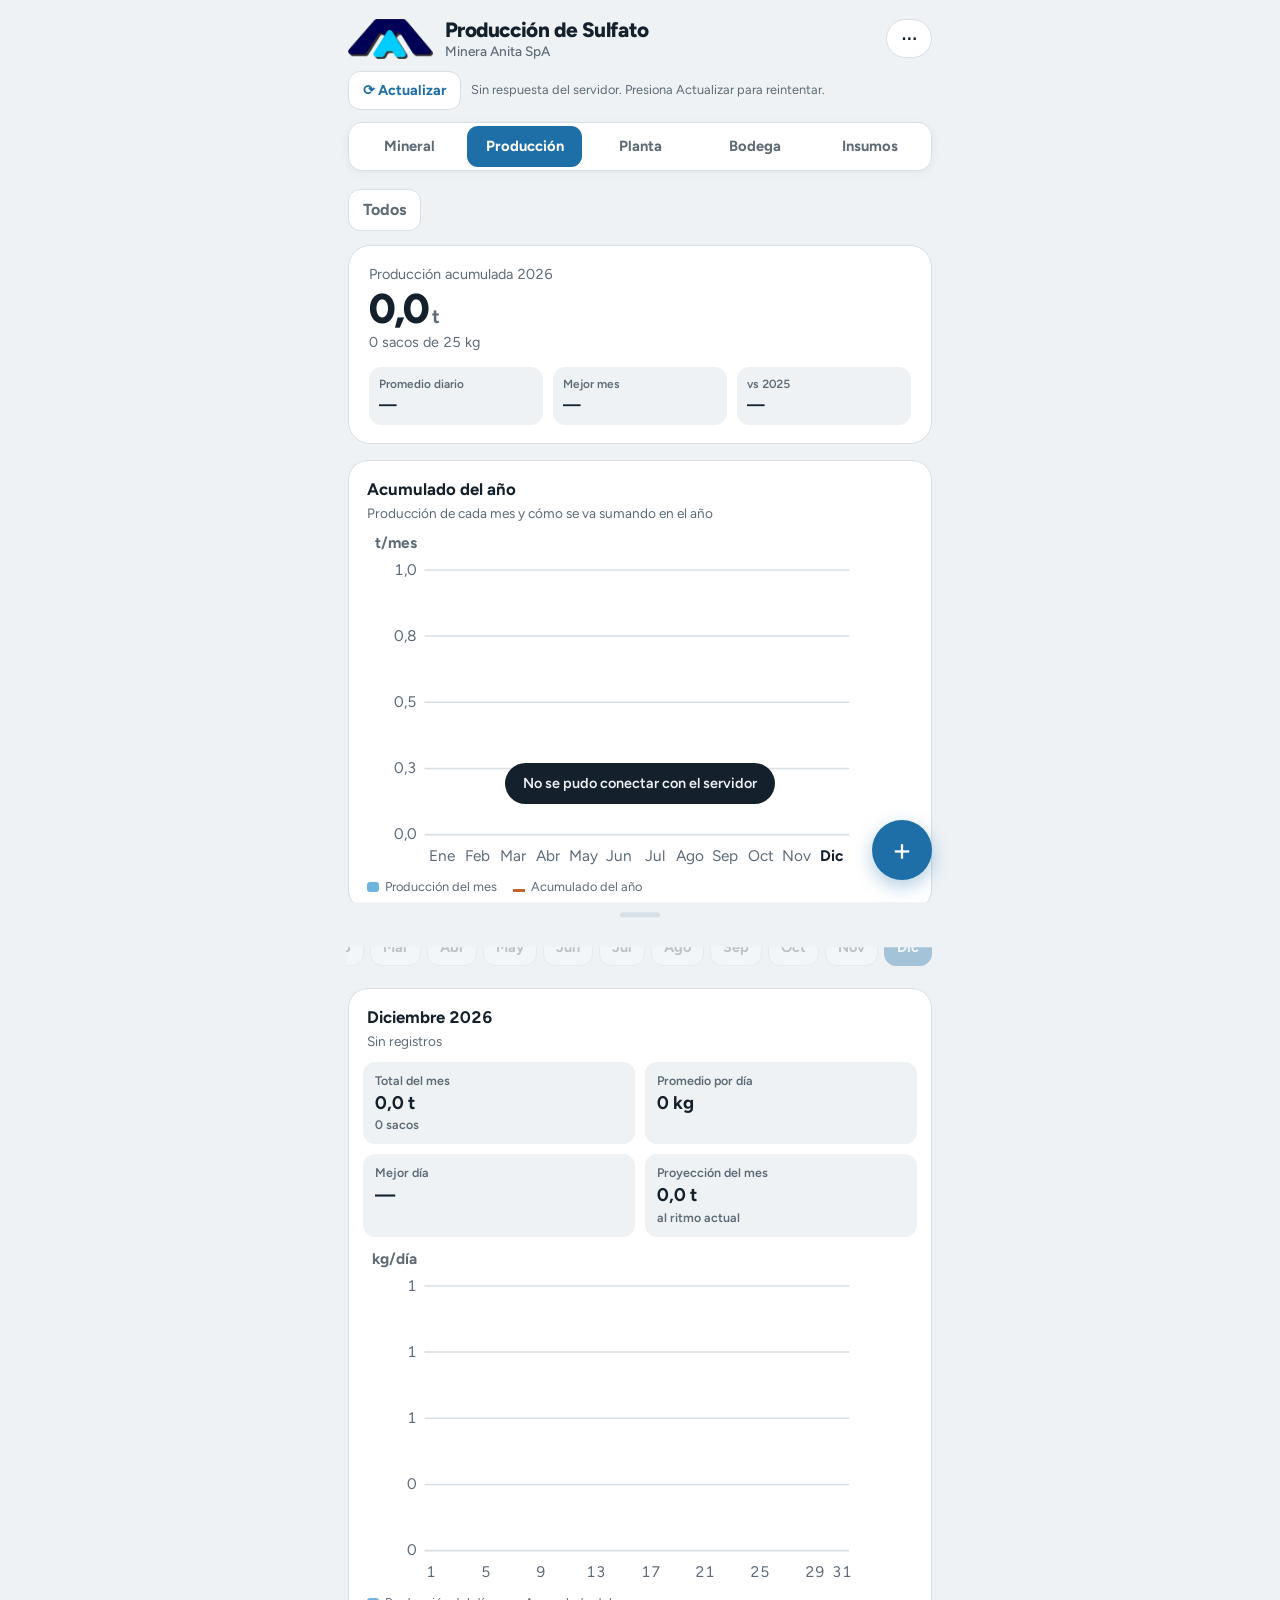
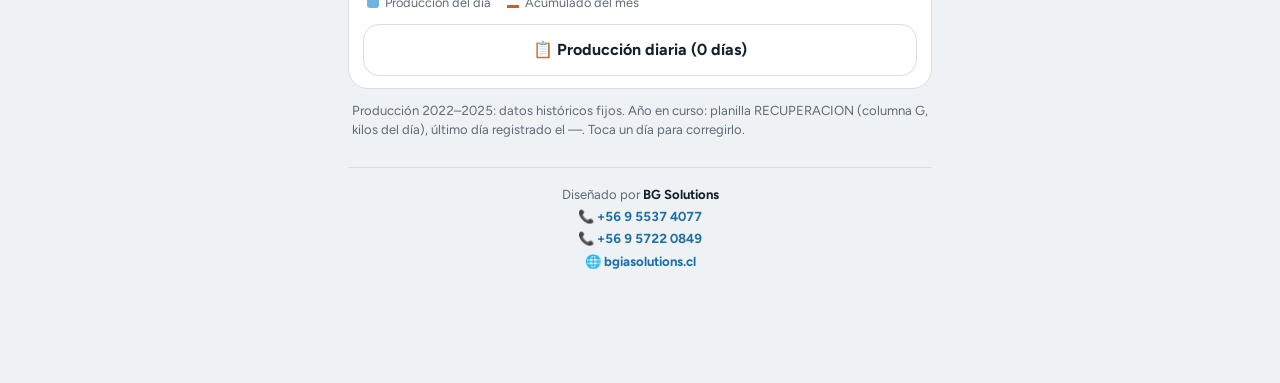
==== index.html @ 53c74c64 "Planta en el panel: orden de soluciones y gráficos a todo el ancho Co-Authored-By: Claude Opus 5.5 <" ====
<!DOCTYPE html>
<html lang="es">
<head>
<meta charset="utf-8">
<meta name="viewport" content="width=device-width, initial-scale=1, viewport-fit=cover">
<meta name="apple-mobile-web-app-capable" content="yes">
<meta name="apple-mobile-web-app-title" content="Anita Producción">
<meta name="apple-mobile-web-app-status-bar-style" content="default">
<meta name="theme-color" content="#FFFFFF">
<title>Producción de Sulfato · Minera Anita SpA</title>
<script>/* dentro del panel de gestión: sin encabezado propio, tema claro y vista elegida por el panel */
if(/[?&]embed=1/.test(location.search)){document.documentElement.classList.add('embed');document.documentElement.setAttribute('data-theme','light');window.CW=600;document.write('<link rel="stylesheet" href="https://fonts.googleapis.com/css2?family=Archivo:wght@500;600;700;800&family=Inter:wght@400;500;600;700&display=swap">')}</script>
<link rel="manifest" href="manifest.json">
<link rel="apple-touch-icon" href="icons/icon-180.png">
<link rel="icon" href="icons/icon-192.png">
<link rel="preconnect" href="https://fonts.googleapis.com">
<link href="https://fonts.googleapis.com/css2?family=Figtree:wght@400;500;600;700;800&display=swap" rel="stylesheet">
<style>
:root{
  --bg:#EEF2F5; --surface:#FFFFFF; --ink:#14212D; --muted:#5E6B77; --line:#D7DEE4;
  --cu:#1E6FA8; --cu-soft:#DCEAF5; --cu-2:#6FB3E0; --acc:#C0652F; --ok:#1F8A5B; --down:#B9442F;
  box-sizing:border-box;
  padding-top:env(safe-area-inset-top,0px); padding-bottom:env(safe-area-inset-bottom,0px);
}
@media (prefers-color-scheme:dark){
  :root:not([data-theme="light"]){
    --bg:#0E1720; --surface:#16222D; --ink:#E5EDF3; --muted:#93A2AF; --line:#283846;
    --cu:#5FAEE3; --cu-soft:#1A3246; --cu-2:#2F6D99; --acc:#E39566; --ok:#6FCB98; --down:#E6826C;
  }
}
:root[data-theme="dark"]{
  --bg:#0E1720; --surface:#16222D; --ink:#E5EDF3; --muted:#93A2AF; --line:#283846;
  --cu:#5FAEE3; --cu-soft:#1A3246; --cu-2:#2F6D99; --acc:#E39566; --ok:#6FCB98; --down:#E6826C;
}
*,*::before,*::after{box-sizing:inherit}
[hidden]{display:none!important}
html{height:100%;scroll-padding-top:env(safe-area-inset-top,0px)}
body{margin:0;min-height:100%;background:var(--bg);color:var(--ink);
  font-family:"Figtree",-apple-system,BlinkMacSystemFont,"Segoe UI",Roboto,sans-serif;
  font-size:16px;line-height:1.45;-webkit-font-smoothing:antialiased;font-variant-numeric:tabular-nums}
button,input{font:inherit;color:inherit}
button{cursor:pointer;-webkit-tap-highlight-color:transparent}
:focus-visible{outline:2px solid var(--cu);outline-offset:2px}
.wrap{max-width:620px;margin:0 auto;padding:12px 18px 110px}
.top{display:flex;align-items:center;gap:12px;margin:6px 0 16px}
.logo{height:40px;width:auto;flex:none;display:block}
.top h1{font-size:1.3rem;line-height:1.2;font-weight:800;letter-spacing:-.02em;margin:0;flex:1}
.top small{display:block;color:var(--muted);font-size:.85rem;font-weight:500;letter-spacing:0}
.pill{border:1px solid var(--line);background:var(--surface);border-radius:999px;padding:7px 14px;font-weight:700}

.hero{background:var(--surface);border:1px solid var(--line);border-radius:22px;padding:18px 20px}
.hero .lbl{color:var(--muted);font-size:.9rem}
.hero .big{font-size:2.6rem;font-weight:800;letter-spacing:-.035em;line-height:1.05;margin:2px 0}
.hero .big span{font-size:1.2rem;font-weight:700;color:var(--muted);margin-left:4px}
.stats{display:grid;grid-template-columns:repeat(3,1fr);gap:10px;margin-top:14px}
.stats div{background:var(--bg);border-radius:12px;padding:9px 10px}
.stats small{display:block;color:var(--muted);font-size:.74rem;font-weight:600}
.stats b{font-size:1rem}

.card{background:var(--surface);border:1px solid var(--line);border-radius:20px;padding:16px 14px 12px;margin-top:16px}
.card h2{font-size:1.05rem;margin:0 4px 2px}
.card .sub{color:var(--muted);font-size:.85rem;margin:0 4px 10px}
.chart svg{width:100%;height:auto;display:block}
.chart text{fill:var(--muted);font-size:10px;font-family:inherit}
.legend{display:flex;flex-wrap:wrap;gap:6px 16px;font-size:.8rem;color:var(--muted);margin:6px 4px 0}
.legend i{display:inline-block;width:12px;height:10px;border-radius:3px;margin-right:6px;vertical-align:-1px}
.legend i.ln{height:0;border-top:3px solid;border-radius:0}

.months{display:flex;gap:6px;overflow-x:auto;padding:2px 2px 6px;margin:16px -2px 0;scrollbar-width:none}
.months::-webkit-scrollbar{display:none}
.months button{flex:none;border:1px solid var(--line);background:var(--surface);border-radius:12px;padding:8px 12px;font-weight:700;font-size:.9rem;color:var(--muted)}
.months button[aria-pressed="true"]{background:var(--cu);border-color:var(--cu);color:#fff}
.months button:disabled{opacity:.35}
.mstats{display:grid;grid-template-columns:repeat(2,1fr);gap:10px;margin:4px 0 12px}
.mstats div{background:var(--bg);border-radius:12px;padding:10px 12px}
.mstats small{display:block;color:var(--muted);font-size:.78rem;font-weight:600}
.mstats b{font-size:1.15rem}
.up{color:var(--ok)} .dn{color:var(--down)}
.mstats small.up{color:var(--ok)} .mstats small.dn{color:var(--down)}

.days{margin-top:4px}
.day{display:grid;grid-template-columns:62px 1fr auto;gap:10px;align-items:center;width:100%;text-align:left;border:0;border-top:1px solid var(--line);background:none;padding:10px 4px}
.day .d b{display:block;font-size:1rem}
.day .d small{color:var(--muted);font-size:.75rem;text-transform:capitalize}
.day .bar{height:8px;border-radius:4px;background:var(--cu-soft);overflow:hidden}
.day .bar i{display:block;height:100%;background:var(--cu);border-radius:4px}
.day .v{text-align:right;font-weight:700}
.day .v small{display:block;color:var(--muted);font-weight:500;font-size:.75rem}
.day.zero .v{color:var(--muted)}
.note{font-size:.82rem;color:var(--muted);margin:12px 4px 0}
/* tabs + pallets */
.tabs2{display:flex;background:var(--surface);border:1px solid var(--line);border-radius:14px;padding:3px;margin:0 0 16px;position:sticky;top:calc(env(safe-area-inset-top,0px) + 6px);z-index:4;box-shadow:0 2px 10px rgba(0,0,0,.05)}
.tabs2 button{flex:1;border:0;background:none;padding:10px;border-radius:11px;font-weight:700;color:var(--muted)}
.tabs2 button[aria-pressed="true"]{background:var(--cu);color:#fff}
.c1{--cc:#1F8A5B}.c2{--cc:#2F6FA8}.c3{--cc:#C88A2A}.c4{--cc:#B9442F}.c0{--cc:#8A96A3}
.catlist{display:grid;gap:8px;margin:12px 4px 0}
.catrow{display:grid;grid-template-columns:auto 1fr auto;gap:10px;align-items:center}
.catrow .sw{width:12px;height:12px;border-radius:3px;background:var(--cc)}
.catrow .bar{grid-column:1/-1;height:7px;border-radius:4px;background:var(--bg);overflow:hidden;margin-top:-4px}
.catrow .bar i{display:block;height:100%;background:var(--cc);border-radius:4px}
.catrow b{font-weight:700}.catrow span.v{font-weight:700;text-align:right}
.catrow small{color:var(--muted);font-weight:500}
.heroP .big{color:var(--cu)}
.flow{display:grid;grid-template-columns:1fr auto 1fr auto 1fr;gap:6px;align-items:center;margin-top:14px;text-align:center}
.flow div{background:var(--bg);border-radius:12px;padding:9px 6px}
.flow small{display:block;color:var(--muted);font-size:.72rem;font-weight:600}
.flow b{font-size:1.05rem}
.flow .op{font-weight:800;color:var(--muted)}
.yrs{display:flex;gap:6px;overflow-x:auto;margin:16px -2px 0;padding:2px;scrollbar-width:none}
.yrs::-webkit-scrollbar{display:none}
.yrs button{flex:none;border:1px solid var(--line);background:var(--surface);border-radius:12px;padding:8px 14px;font-weight:700;color:var(--muted)}
.yrs button[aria-pressed="true"]{background:var(--cu);border-color:var(--cu);color:#fff}
.sal{display:grid;grid-template-columns:1fr auto;gap:2px 10px;padding:10px 4px;border-top:1px solid var(--line)}
.sal b{font-weight:700}.sal small{color:var(--muted)}.sal .v{text-align:right;font-weight:700}
.warn{background:var(--cu-soft);border-radius:14px;padding:12px 14px;font-size:.86rem;margin-top:16px}
.mrow{display:grid;grid-template-columns:1fr auto;gap:3px 10px;padding:11px 4px;border-top:1px solid var(--line)}
.mrow b{font-weight:700}.mrow .t{text-align:right;font-weight:700}
.mrow .bar{grid-column:1/-1;height:7px;border-radius:4px;background:var(--bg);overflow:hidden}
.mrow .bar i{display:block;height:100%;background:var(--cu);border-radius:4px}
.mrow .kp{grid-column:1/-1;display:flex;flex-wrap:wrap;gap:2px 14px;font-size:.84rem;color:var(--muted)}
.mrow .kp span{white-space:nowrap}
.mbtn{width:100%;text-align:left;border:0;border-top:1px solid var(--line);background:none;font:inherit;color:inherit;cursor:pointer}
.mbtn:active{background:var(--bg)}
.mbtn .go{color:var(--muted);font-weight:600;margin-left:2px}
.mtab{width:100%;border-collapse:collapse;font-size:.88rem;margin-top:10px}
.mtab th{color:var(--muted);font-weight:600;text-align:right;padding:6px 4px;border-bottom:1px solid var(--line)}
.mtab th:first-child,.mtab td:first-child{text-align:left}
.mtab td{text-align:right;padding:7px 4px;border-bottom:1px solid var(--line)}
.mtab tr.z td{color:var(--muted)}
.sheet .mstats div{background:var(--surface);border:1px solid var(--line)}
.mtab tr.tot td{font-weight:800;border-top:2px solid var(--ink);border-bottom:0}
:root{--pl:#1E6FA8;--ex:#C0652F;--ca:#1F8A5B}
.split{display:flex;height:12px;border-radius:6px;overflow:hidden;margin:14px 0 8px;background:var(--line)}
.split i{display:block;height:100%}
.sleg{display:flex;justify-content:space-between;gap:10px;font-size:.85rem;color:var(--muted)}
.sleg b{display:block;color:var(--ink);font-size:1rem}
.lrow{display:grid;grid-template-columns:1fr auto;gap:3px 10px;width:100%;text-align:left;border:0;border-top:1px solid var(--line);background:none;font:inherit;color:inherit;padding:11px 4px;cursor:pointer}
.lrow:active{background:var(--bg)}
.lrow b.n{font-weight:700}.lrow .t{text-align:right;font-weight:700}
.lrow .bar{grid-column:1/-1;height:7px;border-radius:4px;background:var(--bg);overflow:hidden}
.lrow .bar i{display:block;height:100%;border-radius:4px}
.lrow .kp{grid-column:1/-1;display:flex;flex-wrap:wrap;gap:2px 12px;font-size:.82rem;color:var(--muted)}
.lrow .kp b{color:var(--ink)}
.dtag{display:inline-block;font-size:.7rem;font-weight:800;border-radius:6px;padding:1px 6px;margin-left:6px;vertical-align:1px;color:#fff}
.scs{display:grid;grid-template-columns:1fr 1fr;gap:8px}
.sc{border:1px solid var(--line);border-radius:12px;padding:8px 9px;font-size:.82rem}.sc .st{font-weight:800;color:var(--ink);margin-bottom:2px}
.sc .sh,.sc .sr{display:grid;grid-template-columns:1fr 48px 52px}.sc .sh small{text-align:right;color:var(--muted);font-size:.68rem;padding:3px 6px 2px 0}
.sc .sr span{color:var(--muted);padding:3px 0 2px}.sc .sr b{text-align:right;padding:3px 6px 2px 0}.sc .sr b.p{color:#1D4ED8}
.sc .sh small:last-child,.sc .sr b.p{background:#EEF4FF}.sc .sh small:last-child{border-radius:6px 6px 0 0}.sc .sr:last-child b.p{border-radius:0 0 6px 6px;padding-bottom:4px}
.sc.off{border-style:dashed;color:var(--muted)}.sc.off i{font-size:.8rem}
.tl{display:flex;gap:5px;margin-top:4px;flex-wrap:wrap}.tg{font-size:.72rem;font-weight:700;border-radius:5px;padding:1px 6px}.tg.g2{background:#E7F5EC;color:#14804A}.tg.r2{background:#FBEAEA;color:#C0392B}
.rp{font-size:.66rem;background:#E7F5EC;color:#14804A;border-radius:4px;padding:1px 4px;margin-left:4px;font-weight:700}
.pmini{border:1px solid var(--line);border-radius:12px;padding:8px 6px 2px;margin-top:8px}.pmini .mh{display:flex;justify-content:space-between;font-size:.82rem;padding:0 4px}.pmini .mh span{color:var(--muted)}
@media (prefers-color-scheme:dark){.sc .sh small:last-child,.sc .sr b.p{background:#1d2a44}.sc .sr b.p{color:#8fb3ff}}
.rz{color:#C0392B!important}
.leyp{display:inline-flex!important;align-items:baseline;gap:5px;margin:4px 0 2px;padding:2px 9px;border-radius:999px;background:#FBEDE4;color:var(--acc)!important;font-size:.78rem!important;font-weight:700}
.leyp b{display:inline!important;font-size:1rem!important;color:var(--acc)!important;margin:0!important}
@media (prefers-color-scheme:dark){:root:not([data-theme="light"]) .leyp{background:#3A2618}}:root[data-theme="dark"] .leyp{background:#3A2618}.rzbox{border:1px dashed #E5A9A2!important;cursor:pointer}.rzbox b{color:#C0392B}
.flow.f4{grid-template-columns:1fr auto 1fr auto 1fr auto 1fr}.flow .op2{color:var(--muted);font-weight:700}
.kv{display:flex;justify-content:space-between;align-items:flex-end;gap:6px}.kv b{white-space:nowrap}.kv .rs{text-align:right;font-size:.7rem;line-height:1.35;color:#C0392B;font-weight:700;white-space:nowrap}
.dP{background:var(--pl)}.dE{background:var(--ex)}.dS{background:var(--muted)}
.daynav{display:grid;grid-template-columns:44px 1fr 44px;gap:8px;align-items:center;margin-bottom:10px}
.daynav button{height:44px;border-radius:12px;border:1px solid var(--line);background:var(--surface);font-size:1.2rem}
.daynav input{width:100%;padding:11px 12px;border-radius:12px;border:1px solid var(--line);background:var(--surface);font:inherit;text-align:center}
.more{width:100%;margin-top:8px;padding:11px;border-radius:12px;border:1px dashed var(--line);background:none;font-weight:700;color:var(--cu)}

.tkrow{display:grid;grid-template-columns:auto 1fr auto;gap:4px 10px;align-items:center;padding:10px 4px;border-top:1px solid var(--line)}
.tkrow b.n{font-weight:800}.tkrow .lv{height:12px;border-radius:6px;background:var(--bg);overflow:hidden}.tkrow .lv i{display:block;height:100%;background:#8E5BB5;border-radius:6px}
.tkrow .kp{grid-column:1/-1;font-size:.82rem;color:var(--muted);display:flex;gap:12px;flex-wrap:wrap}.tkrow .kp b{color:var(--ink)}
.desp{display:grid;grid-template-columns:1fr auto;gap:3px 10px;width:100%;text-align:left;border:0;border-top:1px solid var(--line);background:none;font:inherit;color:inherit;padding:12px 4px;cursor:pointer}
.desp:active{background:var(--bg)}
.desp b.n{font-weight:800}.desp .t{text-align:right;font-weight:700}
.desp small{color:var(--muted)}
.desp .kp{grid-column:1/-1;display:flex;flex-wrap:wrap;gap:4px 8px;font-size:.8rem;align-items:center}
.cchip{display:inline-flex;align-items:center;gap:4px;border-radius:999px;padding:1px 8px;font-weight:700;font-size:.76rem;background:var(--bg)}
.cchip i{width:8px;height:8px;border-radius:50%}
.ltab td,.ltab th{padding:7px 6px;font-size:.82rem;white-space:nowrap}
.ltab td:first-child,.ltab th:first-child{position:sticky;left:0;background:var(--bg);z-index:1}

.oprow{display:grid;grid-template-columns:1fr auto;gap:3px 10px;width:100%;text-align:left;border:0;border-top:1px solid var(--line);background:none;font:inherit;color:inherit;padding:12px 4px;cursor:pointer}
.oprow:active{background:var(--bg)}
.oprow b.n{font-weight:800}.oprow .t{text-align:right;font-weight:700}
.oprow .kp{grid-column:1/-1;display:flex;flex-wrap:wrap;gap:2px 12px;font-size:.82rem;color:var(--muted)}
.oprow .kp span{white-space:nowrap}.oprow .kp b{color:var(--ink)}
.tbadge{display:inline-block;font-size:.72rem;font-weight:800;border-radius:6px;padding:1px 6px;margin-left:6px;vertical-align:1px;color:#fff}
.tA{background:#2F6FA8}.tB{background:#C0652F}
.tcmp{display:grid;grid-template-columns:1fr 1fr;gap:10px;margin-bottom:6px}
.tcmp div{background:var(--bg);border-radius:12px;padding:10px 12px;font-size:.84rem}
.tcmp div b.h{display:block;font-size:.95rem;margin-bottom:4px}
.tcmp div span{display:flex;justify-content:space-between;color:var(--muted)}
.tcmp div span b{color:var(--ink)}
.tcmp div span.tbadge{display:inline-block;color:#fff}
.qgrid{display:grid;grid-template-columns:repeat(3,1fr);gap:8px;margin:8px 0}
.qgrid div{background:var(--surface);border:1px solid var(--line);border-radius:12px;padding:8px 10px}
.qgrid small{display:block;color:var(--muted);font-size:.72rem;font-weight:600}
.qgrid b{font-size:.98rem}
.qbar{display:flex;height:10px;border-radius:5px;overflow:hidden;margin:4px 0 2px;background:var(--line)}

.sulfbox small,.sulfbox b{color:var(--cu)!important}

.chart{position:relative;-webkit-user-select:none;user-select:none}
.chart svg[data-tip]{touch-action:pan-y;cursor:crosshair;-webkit-touch-callout:none;-webkit-tap-highlight-color:transparent}
.ctip{position:absolute;top:4px;pointer-events:none;background:var(--ink);color:var(--bg);border-radius:10px;padding:7px 10px;font-size:.8rem;line-height:1.35;white-space:nowrap;box-shadow:0 4px 14px rgba(0,0,0,.2);z-index:3}
.ctip b{display:block;font-size:.84rem;margin-bottom:2px}
.ctip i{display:inline-block;width:8px;height:8px;border-radius:2px;margin-right:5px;vertical-align:0}
.chint{font-size:.74rem;color:var(--muted);text-align:center;margin:2px 0 0}

.ctabs{display:flex;gap:4px;background:var(--bg);border-radius:12px;padding:3px;margin:-2px 0 14px}
.ctabs button{flex:1;border:0;background:none;border-radius:10px;padding:9px 6px;font-weight:700;font-size:.88rem;color:var(--muted);line-height:1.2}
.ctabs button[aria-pressed="true"]{background:var(--surface);color:var(--cu);box-shadow:0 1px 4px rgba(0,0,0,.08)}
.ctabs button{font-size:.82rem;padding:9px 4px}
#tarNow b{font-size:1rem}
.mtab tr.selr td{background:var(--cu-soft);font-weight:700}
.sim{background:var(--bg);border:1px solid var(--line);border-radius:16px;padding:14px;margin-top:16px}
.sim .field{background:var(--surface)}
.sim select.field{appearance:auto;-webkit-appearance:menulist}
.chips2{display:flex;flex-wrap:wrap;gap:6px;margin:10px 0 0}
.chips2 button{border:1px solid var(--line);background:var(--surface);border-radius:999px;padding:6px 12px;font-weight:700;font-size:.85rem;color:var(--muted)}
.simres{margin-top:14px;background:var(--surface);border-radius:14px;padding:14px;border:1px solid var(--line)}
.simres .v{font-size:2rem;font-weight:800;color:var(--cu);letter-spacing:-.02em;line-height:1.1}
.simres .f{font-size:.84rem;color:var(--muted);margin-top:8px;font-variant-numeric:tabular-nums}
.simres .tot{margin-top:8px;font-weight:700}

#tarNow small.up,#tarNow small.dn{display:block;font-size:.74rem;font-weight:700}


.tabs2 button{padding:10px 4px;font-size:.92rem}
.pila{display:grid;grid-template-columns:1fr auto;gap:3px 10px;width:100%;text-align:left;border:0;border-top:1px solid var(--line);background:none;font:inherit;color:inherit;padding:12px 4px;cursor:pointer}
.pila:active{background:var(--bg)}
.pila b.n{font-weight:800;font-size:1.02rem}
.pila .t{text-align:right;font-weight:700}
.pila small{color:var(--muted)}
.pila .kp{grid-column:1/-1;display:flex;flex-wrap:wrap;gap:2px 14px;font-size:.84rem;color:var(--muted)}
.pila .kp span{white-space:nowrap}.pila .kp b{color:var(--ink)}
.pila .su{color:var(--cu)!important}
.donut{display:grid;grid-template-columns:150px 1fr;gap:14px;align-items:center;margin:10px 0 4px}
.donut svg{width:150px;height:150px}
.dleg{display:grid;gap:6px;font-size:.86rem}
.dleg div{display:grid;grid-template-columns:12px 1fr auto;gap:8px;align-items:center}
.dleg i{width:12px;height:12px;border-radius:3px}
.dleg b{font-weight:700}
@media (max-width:360px){.donut{grid-template-columns:1fr;justify-items:center}}

.rec{background:var(--cu-soft);border-radius:14px;padding:12px 14px;margin-top:14px}
.rr{display:flex;justify-content:space-between;align-items:baseline;padding:4px 0}
.rr span{color:var(--muted);font-weight:600}
.rr b{font-size:1.05rem}
.rr.big{border-top:1px solid var(--line);margin-top:4px;padding-top:8px}
.rr.sm span,.rr.sm b{font-size:.88rem;font-weight:600}
.mtab tr.rip td{border-top:1px solid var(--line);color:var(--acc)}
.rr.big span{color:var(--ink)}
.rr.big b{font-size:1.6rem;color:var(--cu);font-weight:800}
#miLine,#mSort{overflow:visible}
#miLine button,#mSort button{flex:1;padding:8px 6px;font-size:.88rem}

.mrow .kp b{color:var(--ink)}


.credit{text-align:center;color:var(--muted);font-size:.82rem;margin:28px 0 0;padding-top:16px;border-top:1px solid var(--line);line-height:1.7}
.credit b{color:var(--ink)}
.credit a{color:var(--cu);font-weight:700;text-decoration:none}

.fab{position:fixed;right:max(18px,calc(50% - 292px));bottom:calc(20px + env(safe-area-inset-bottom,0px));width:60px;height:60px;border-radius:50%;border:0;background:var(--cu);color:#fff;font-size:2rem;box-shadow:0 6px 18px rgba(30,111,168,.35);z-index:5}

.sheet-bg{position:fixed;inset:0;background:rgba(10,20,30,.45);z-index:10;display:none}
.sheet-bg.open{display:block}
.sheet{position:fixed;left:0;right:0;bottom:0;max-width:620px;margin:0 auto;background:var(--bg);border-radius:24px 24px 0 0;
  padding:10px 18px calc(18px + env(safe-area-inset-bottom,0px));z-index:11;transform:translateY(105%);transition:transform .28s ease;max-height:92vh;overflow-y:auto}
.sheet.open{transform:none}
.grab{width:40px;height:5px;border-radius:3px;background:var(--line);margin:0 auto 12px}
.sheet h3{margin:4px 0 2px;font-size:1.2rem}
label.f{display:block;font-size:.85rem;color:var(--muted);font-weight:600;margin:14px 0 6px}
.field{width:100%;padding:12px 14px;border-radius:14px;border:1px solid var(--line);background:var(--surface)}
.row2{display:grid;grid-template-columns:1fr 1fr;gap:12px}
.calc{background:var(--surface);border:1px dashed var(--line);border-radius:14px;padding:12px 14px;margin-top:14px}
.primary{width:100%;margin-top:18px;padding:15px;border:0;border-radius:16px;background:var(--cu);color:#fff;font-weight:700;font-size:1.05rem}
.secondary{width:100%;margin-top:10px;padding:13px;border:1px solid var(--line);border-radius:16px;background:var(--surface);font-weight:700}
.toast{position:fixed;left:50%;bottom:calc(96px + env(safe-area-inset-bottom,0px));transform:translateX(-50%);background:var(--ink);color:var(--bg);
  padding:10px 18px;border-radius:999px;font-weight:600;font-size:.9rem;opacity:0;transition:opacity .2s;z-index:20;pointer-events:none}
.toast.show{opacity:1}
.sync{display:flex;align-items:center;gap:10px;margin:-4px 0 12px;flex-wrap:wrap}
.sync button{display:inline-flex;align-items:center;gap:6px;border:1px solid var(--line);background:var(--surface);border-radius:12px;padding:8px 14px;font-weight:700;font-size:.9rem;color:var(--cu)}
.sync button:disabled{opacity:.7;cursor:progress}
.sync small{color:var(--muted);font-size:.8rem;line-height:1.3}
.spin{width:14px;height:14px;border:2px solid currentColor;border-right-color:transparent;border-radius:50%;animation:spin .8s linear infinite}
@keyframes spin{to{transform:rotate(360deg)}}
.syncw{background:#FFF4E5;color:#8A4B00;border:1px solid #F3CF9B;border-radius:12px;padding:10px 12px;margin:0 0 12px;font-size:.85rem;line-height:1.4}
@media (prefers-color-scheme:dark){.syncw{background:#3A2A12;color:#F6CE8E;border-color:#6B4A1A}}
@media (prefers-reduced-motion:reduce){*{transition:none!important}.spin{animation-duration:2.4s}}
/* ---------- dentro del panel de gestión (pantalla de computador) ---------- */
html.embed{--bg:#F1F4F8;--surface:#FFFFFF;--ink:#0F1B2D;--muted:#5B6A80;--line:#E1E7EF;--cu:#1677C9;--cu-soft:#E6F1FB;--cu-2:#86BDEB;--acc:#B9622F;--ok:#13804B;--down:#C2412D;color-scheme:light}
.embed body{font-family:"Inter",system-ui,sans-serif;font-size:14.5px}
.embed .big,.embed .card h2,.embed .hero .big,.embed .stats b,.embed .mstats b,.embed h1,.embed h2{font-family:"Archivo","Inter",sans-serif;letter-spacing:-.2px}
.embed .big{font-weight:800;letter-spacing:-1px}
.embed .card,.embed .hero{border-radius:14px;border:1px solid #E1E7EF;box-shadow:0 1px 2px rgba(15,27,45,.04),0 4px 14px rgba(15,27,45,.05)}
.embed .hero{background:#fff}
.embed .stats div,.embed .mstats div{background:#F6F8FB;border:1px solid #EEF2F7;border-radius:11px}
.embed .yrs button,.embed .months button{border-radius:999px;padding:7px 14px;font-size:.85rem;font-weight:600;border-color:#E1E7EF}
.embed .yrs button[aria-pressed="true"],.embed .months button[aria-pressed="true"]{background:#0B1B33;border-color:#0B1B33;color:#fff}
.embed .ctabs{background:#E8EDF4;border-radius:12px}.embed .ctabs button[aria-pressed="true"]{box-shadow:0 1px 3px rgba(15,27,45,.12)}
.embed .secondary{border-radius:11px;font-weight:600}
.embed .note{color:#6B788C}
.embed .mtab th{text-transform:uppercase;font-size:.7rem;letter-spacing:.3px;color:#5B6A80}
.embed body{background:#F3F6FB}
.embed .top,.embed .sync,.embed .tabs2,.embed .credit,.embed #addBtn{display:none!important}
.embed .wrap{max-width:1320px;padding:22px 26px 60px}
.embed .card,.embed .hero{border-radius:16px;border-color:#E3E9F2}
.embed .daynav{max-width:440px}
@media (min-width:980px){
  .embed #vProd,.embed #vPla,.embed #vMin,.embed #vPal,.embed #insPe,.embed #insAc,.embed #insCh{display:grid;grid-template-columns:repeat(2,minmax(0,1fr));column-gap:18px;row-gap:18px;align-items:start}
  .embed #vProd>*,.embed #vPla>*,.embed #vMin>*,.embed #vPal>*,.embed #insPe>*,.embed #insAc>*,.embed #insCh>*{grid-column:1/-1;margin-top:0;margin-bottom:0}
  .embed #vProd>.card,.embed #vPla>.card,.embed #vMin>.card,.embed #vPal>.card,.embed #insPe>.card,.embed #insAc>.card,.embed #insCh>.card{grid-column:auto}
  .embed [hidden]{display:none!important}
  .embed .hero{padding:22px 26px}
  .embed .stats,.embed .mstats{grid-template-columns:repeat(auto-fit,minmax(150px,1fr))}
  .embed .chart svg{max-height:440px}
  .embed .card h2{font-size:1.12rem}
  .embed .chart text{font-size:12.5px}
  .embed .chart svg{overflow:visible}
  .embed #pe_kList,.embed #salList{max-height:620px;overflow:auto;padding-right:4px}
  .embed #plSin{max-height:520px;overflow:auto}
  /* tarjetas con tablas anchas o muchas pilas: a todo el ancho */
  .embed #vPla>.card:has(#plPiTab),.embed #vPla>.card:has(#plMinis){grid-column:1/-1}
  .embed #plMinis{display:grid;grid-template-columns:repeat(2,minmax(0,1fr));gap:14px}
  /* Planta: orden y anchos pedidos */
  .embed #vPla>*{order:20}
  .embed #vPla>.daynav{order:1}.embed #vPla>#plKpis{order:2}
  .embed #vPla>.card:has(#plSol){order:3;grid-column:1/-1}
  .embed #vPla>.card:has(#plCu){order:4}.embed #vPla>.card:has(#plH){order:5}
  .embed #vPla>.card:has(#plPh){order:6}.embed #vPla>.card:has(#plMes){order:7}
  .embed #vPla>#plElCard{order:8;grid-column:1/-1;display:grid;grid-template-columns:1fr 1fr;column-gap:28px}
  .embed #vPla>#plElCard>*{grid-column:1/-1}
  .embed #vPla>#plElCard>p.sub:nth-of-type(1){grid-column:1;grid-row:2}.embed #plElCard>#plElCu{grid-column:1;grid-row:3}
  .embed #vPla>#plElCard>p.sub:nth-of-type(2){grid-column:2;grid-row:2;margin-top:0!important}.embed #plElCard>#plElH{grid-column:2;grid-row:3}
  .embed #vPla>.card:has(#plSac){order:9;grid-column:1/-1}
  .embed #vPla>.card:has(#plPiTab){order:10}.embed #vPla>.card:has(#plPiCh){order:11;grid-column:1/-1}
  .embed #vPla>.card:has(#plMinis){order:12}.embed #vPla>#plSinCard{order:13}.embed #vPla>#plNote{order:14}
  .embed #plSol{grid-template-columns:repeat(4,minmax(0,1fr));gap:12px}
  .embed .card:has(#plSac) .mstats{grid-template-columns:repeat(2,minmax(0,220px))}
  /* detalle del mes de producción: indicadores a la izquierda y gráfico a la derecha */
  .embed #vProd>#mCard{grid-column:1/-1;display:grid;grid-template-columns:minmax(0,1fr) minmax(0,1.7fr);column-gap:28px;align-items:start}
  .embed #mCard>*{grid-column:1/-1}
  .embed #mCard>.mstats{grid-column:1;grid-row:3/span 2;grid-template-columns:1fr 1fr;align-self:start}
  .embed #mCard>.chart{grid-column:2;grid-row:3}
  .embed #mCard>.legend{grid-column:2;grid-row:4}
}
</style>
</head>
<body>
<div class="wrap">
  <header class="top">
    <img class="logo" src="icons/logo.png" alt="Minera Anita SpA">
    <h1>Producción de Sulfato<small id="sub">Minera Anita SpA</small></h1>
    <button class="pill" id="menuBtn" aria-label="Opciones">⋯</button>
  </header>
  <div class="sync"><button id="syncBtn" type="button"><span class="spin" id="syncSpin" hidden></span><span id="syncLbl">⟳ Actualizar</span></button><small id="syncTxt" role="status">Conectando…</small></div>
  <div class="syncw" id="syncWarn" hidden></div>
  <nav class="tabs2" role="group" aria-label="Sección"><button data-v="min" aria-pressed="false">Mineral</button><button data-v="prod" aria-pressed="true">Producción</button><button data-v="pla" aria-pressed="false">Planta</button><button data-v="pal" aria-pressed="false">Bodega</button><button data-v="ins" aria-pressed="false">Insumos</button></nav>
  <div id="vProd">
  <div class="yrs" id="pdYears" role="group" aria-label="Año" style="margin:0 -2px 12px"></div>

  <section class="hero" aria-label="Producción del año">
    <div class="lbl" id="hLbl">Producción acumulada 2026</div>
    <div class="big" id="hTot">0<span>t</span></div>
    <div class="lbl" id="hSacos"></div>
    <div class="stats">
      <div><small>Promedio diario</small><b id="sAvg">—</b></div>
      <div><small id="sBestL">Mejor mes</small><b id="sBest">—</b></div>
      <div><small id="sProjL">Proyección año</small><b id="sProj">—</b></div>
    </div>
  </section>

  <section class="card" id="recCard">
    <h2 id="rcT">Recuperación</h2>
    <p class="sub" id="rcS"></p>
    <div id="rcBox"></div>
    <div class="chart" id="cRec" style="margin-top:12px"></div>
    <div class="legend" id="rcLeg"><span><i style="background:var(--cu-2)"></i>Sulfato producido del mes</span><span><i class="ln" style="border-color:var(--acc)"></i>Recuperación acumulada</span></div>
    <p class="note" id="rcNote"></p>
  </section>

  <section class="card">
    <h2 id="cyT">Acumulado del año</h2>
    <p class="sub" id="cyS">Producción de cada mes y cómo se va sumando en el año</p>
    <div class="chart" id="cYear"></div>
    <div class="legend"><span><i style="background:var(--cu-2)"></i><span id="cyL1">Producción del mes</span></span><span><i class="ln" style="border-color:var(--acc)"></i><span id="cyL2">Acumulado del año</span></span></div>
  </section>

  <div class="months" id="months" role="group" aria-label="Mes"></div>

  <section class="card" id="mCard">
    <h2 id="mTitle">Mes</h2>
    <p class="sub" id="mSub"></p>
    <div class="mstats" id="mStats"></div>
    <div class="chart" id="cMonth"></div>
    <div class="legend" id="mLeg"><span><i style="background:var(--cu-2)"></i>Producción del día</span><span><i class="ln" style="border-color:var(--acc)"></i>Acumulado del mes</span></div>
    <button class="secondary" id="daysBtn" style="margin-top:12px">📋 Producción diaria</button>
    <div class="days" id="days" hidden></div>
  </section>
  <p class="note" id="note"></p>
  </div>
  <div id="vPla" hidden>
    <div class="daynav"><button id="plPrev" aria-label="Día anterior">‹</button><input type="date" id="plDay" aria-label="Día"><button id="plNext" aria-label="Día siguiente">›</button></div>
    <div class="mstats" id="plKpis"></div>
    <section class="card"><h2>Soluciones del día · g/L</h2><div class="scs" id="plSol"></div></section>
    <section class="card"><h2>Cobre · lecturas del día (g/L)</h2><div class="chart" id="plCu"></div><div class="legend" id="plCuL"></div></section>
    <section class="card"><h2>Ácido · lecturas del día (g/L)</h2><div class="chart" id="plH"></div><div class="legend" id="plHL"></div></section>
    <section class="card"><h2>pH del PLS</h2><div class="chart" id="plPh"></div><p class="note" id="plPhN" style="margin:4px 2px 0"></p></section>
    <section class="card" id="plElCard"><h2 id="plElT">Electrolito</h2><p class="sub">Cobre (g/L)</p><div class="chart" id="plElCu"></div><p class="sub" style="margin-top:10px">Ácido (g/L)</p><div class="chart" id="plElH"></div><div class="legend" id="plElL"></div></section>
    <section class="card"><h2 id="plMesT">PLS vs REF SX del mes</h2><p class="sub">Promedio diario de cobre (g/L)</p><div class="chart" id="plMes"></div><div class="legend" id="plMesL"></div></section>
    <section class="card"><h2 id="plSacT">Sacos esperados vs producidos</h2><div class="mstats" id="plSacK"></div><div class="chart" id="plSac"></div><div class="legend"><span><i style="background:#2a78d6"></i>Esperados</span><span><i style="background:#eb6834"></i>Producidos</span></div>
      <p class="note" style="margin:6px 2px 0">Sacos esperados de cada tren en operación = PLS × 175 L/min × 1.440 × 3,92 ÷ 1000 × 1,06 × extracción del tren ÷ 25.</p></section>
    <section class="card"><h2 id="plPiT">Pilas en riego</h2><p class="sub">Cu y H+ en g/L · lecturas de las 07:00 y 19:00</p><div style="overflow-x:auto" id="plPiTab"></div><div class="mstats" id="plRip" style="margin-top:10px"></div><p class="note" id="plRipN" style="margin:4px 2px 0"></p></section>
    <section class="card"><h2>Cobre de las pilas vs días de lixiviación</h2><div class="chart" id="plPiCh"></div><div class="legend" id="plPiL"></div></section>
    <section class="card"><h2>Cada pila · cobre y ácido vs días</h2><div id="plMinis"></div><div class="legend"><span><i style="background:#2a78d6"></i>Cobre</span><span><i style="background:#eda100"></i>Ácido</span></div></section>
    <section class="card" id="plSinCard"><h2>Pilas sin cruce con la planilla de mineral</h2><p class="sub">Nombres de pilas del control químico que no aparecen en la hoja BD de mineral (posible error de tipeo). Se muestran sin tonelaje ni ley.</p><div id="plSin"></div></section>
    <p class="note" id="plNote"></p>
  </div>
  <div id="vMin" hidden>
    <section class="hero heroP" aria-label="Mineral disponible para chancar">
      <div class="lbl">Mineral disponible para chancar</div>
      <div class="big" id="mDisp">0<span>t</span></div>
      <div class="lbl" id="mDispSub"></div>
      <div class="flow f4"><div><small>Ingresado</small><b id="mIng">0</b></div><span class="op">−</span><div><small>Chancado</small><b id="mCh">0</b></div><span class="op">−</span><div><small>Stock pile</small><b id="mSp">0</b></div><span class="op2">·</span><button class="rzbox" id="mRz" type="button" style="background:var(--bg);border-radius:12px;padding:9px 4px;font:inherit;color:inherit"><small>Stock rechazo ›</small><b id="mRzT">—</b></button></div>
      <p class="note" id="mFlowNote" style="margin:10px 0 0"></p>
    </section>
    <section class="card">
      <h2>¿De qué minas es el mineral por chancar?</h2>
      <p class="sub">Toneladas en cancha esperando chancado, y en stock pile</p>
      <div class="catlist" id="mStockList"></div>
    </section>
    <div class="yrs" id="mYears" role="group" aria-label="Año"></div>
    <section class="card">
      <h2 id="miTitle">Ingreso mensual de mineral</h2>
      <p class="sub" id="miSub"></p>
      <div class="ctabs" id="miScope" role="group" aria-label="Período" style="margin:0 0 8px"><button data-s="y" aria-pressed="true" id="miScY">Año</button><button data-s="all" aria-pressed="false">Todos los años</button></div>
      <div class="yrs" id="miLine" style="margin:0 -2px 10px" role="group" aria-label="Vista"><button data-l="ley" aria-pressed="true">📈 Ley %</button><button data-l="acc" aria-pressed="false">Acumulado</button><button data-l="dat" aria-pressed="false">📋 Datos</button></div>
      <div class="chart" id="cIng"></div>
      <div class="legend" id="miLegBox"><span><i style="background:var(--cu-2)"></i>Ingreso del mes</span><span><i class="ln" style="border-color:var(--acc)"></i><span id="miLeg">Ley de cobre del mes</span></span></div>
    </section>
    <section class="card">
      <div class="ctabs" id="mCardTabs" role="group" aria-label="Información"><button data-c="minas" aria-pressed="true" id="ctMinas">Resumen por mina</button><button data-c="pilas" aria-pressed="false" id="ctPilas">Información pilas</button><button data-c="tar" aria-pressed="false" id="ctTar">Tarifas ENAMI</button></div>
      <div id="mcMinas">
      <h2 id="mmTitle">Resumen por mina</h2>
      <div class="months" id="mmMonths" role="group" aria-label="Mes" style="margin:4px -2px 8px"></div>
      <p class="sub" id="mmSub"></p>
      <div class="stats" id="mKpi" style="margin:0 0 12px"></div>
      <div class="yrs" id="mSort" style="margin:0 -2px 6px" role="group" aria-label="Ordenar por"><button data-s="t" aria-pressed="true">↓ Tonelaje</button><button data-s="l" aria-pressed="false">↓ Ley</button><button data-s="c" aria-pressed="false">↓ Consumo</button></div>
      <div id="mMinas"></div>
      </div>
      <div id="mcTar" hidden>
        <h2 id="tarTitle">Tarifas ENAMI</h2>
        <div class="months" id="tarMonths" role="group" aria-label="Mes" style="margin:2px -2px 8px"></div>
        <p class="sub" id="tarSub"></p>
        <div class="mstats" id="tarNow" style="grid-template-columns:repeat(3,1fr)"></div>
        <div class="ctabs" id="tarLine" role="group" aria-label="Línea" style="margin:4px 0 8px"><button data-t="base" aria-pressed="true">Valor base</button><button data-t="esc" aria-pressed="false">Valor escala</button><button data-t="ac" aria-pressed="false">Valor consumo</button></div>
        <div class="chart" id="cTar"></div>
        <div class="legend" id="tarLeg"></div>
        <h2 id="tarTTitle" style="margin-top:14px;font-size:1rem"></h2>
        <div style="overflow-x:auto" id="tarTable"></div>
        <p class="note" id="tarNote"></p>
        <div class="sim">
          <h2 style="font-size:1.05rem;margin:0 0 2px">🧮 Simulador de valor por ley</h2>
          <p class="sub" style="margin:0 0 10px">Escribe una ley y te calcula cuánto vale 1 tonelada con la tarifa ENAMI del mes que elijas</p>
          <div class="row2">
            <div><label class="f" for="simLey" style="margin-top:0">Ley estimada (% Cu)</label><input class="field" id="simLey" inputmode="decimal" placeholder="Ej: 0,85"></div>
            <div><label class="f" for="simMes" style="margin-top:0">Tarifa del mes</label><select class="field" id="simMes"></select></div>
          </div>
          <div class="chips2" id="simChips"></div>
          <label class="f" for="simTon">Toneladas (opcional)</label><input class="field" id="simTon" inputmode="decimal" placeholder="1">
          <div class="simres" id="simRes"></div>
        </div>
      </div>
      <div id="mcPilas" hidden>
        <h2 id="pilHLbl">Pilas conformadas</h2>
        <p class="sub" id="pilHSub"></p>
        <div class="mstats" id="pilHStats"></div>
        <div class="months" id="pilMonths" role="group" aria-label="Mes" style="margin-top:4px"></div>
        <h2 id="pilMTitle" style="margin-top:10px">Mes</h2>
        <p class="sub" id="pilMSub"></p>
        <div class="mstats" id="pilMStats"></div>
        <div id="pilList"></div>
        <div id="pilCuadro"></div>
        <p class="note" id="pilNote"></p>
      </div>
    </section>
    <p class="note" id="mNote"></p>
  </div>
  <div id="vPal" hidden>
    <section class="hero heroP" aria-label="Pallets en bodega">
      <div class="lbl">Pallets en bodega</div>
      <div class="big" id="pStock">0</div>
      <div class="lbl" id="pStockT"></div>
      <div class="flow"><div><small>Producidos</small><b id="pProd">0</b></div><span class="op">−</span><div><small>Despachados</small><b id="pOut">0</b></div><span class="op">=</span><div><small>Quedan</small><b id="pLeft">0</b></div></div>
    </section>
    <div class="yrs" id="pYears" role="group" aria-label="Año"></div>
    <section class="card" id="pHist" hidden>
      <h2 id="phTitle">Producción</h2>
      <p class="sub">Año sin detalle por lote en el Excel de control de calidad: solo el total, para comparar.</p>
      <div class="mstats" id="phKpi"></div>
      <h2 style="font-size:.98rem;margin:12px 0 0">Comparación por año</h2>
      <div id="phTabla"></div>
    </section>
    <section class="card pdat">
      <h2 id="ceTitle">Evolución por categoría</h2>
      <p class="sub" id="ceSub"></p>
      <div class="ctabs" id="ceCats" role="group" aria-label="Categoría" style="margin:0 0 10px"></div>
      <div class="stats" id="ceKpi" style="margin:0 0 10px"></div>
      <div class="chart" id="cCe"></div>
      <div class="legend" id="ceLeg"><span><i id="ceSw" style="background:var(--cu-2)"></i><span id="ceL1">Pallets de la categoría</span></span><span><i class="ln" style="border-color:var(--ink)"></i>% del total producido</span></div>
      <div class="legend" id="ceLegAll" hidden></div>
      <div class="catlist" id="catList"></div>
    </section>
    <section class="card pdat">
      <h2 id="pmTitle">Movimiento de pallets</h2>
      <p class="sub" id="pmSub">Pallets producidos y despachados cada mes, y cuántos quedan en bodega</p>
      <div class="chart" id="cMov"></div>
      <div class="legend"><span><i style="background:var(--cu-2)"></i>Producidos</span><span><i style="background:var(--acc)"></i>Despachados</span><span><i class="ln" style="border-color:var(--ink)"></i>Quedan en bodega</span></div>
    </section>
    <section class="card pdat">
      <h2>Stock por categoría</h2>
      <p class="sub">Lotes que figuran como ALMACENADO en el Excel</p>
      <div class="catlist" id="stockList"></div>
    </section>
    <section class="card pdat">
      <h2 id="opTitle">Operadores</h2>
      <p class="sub" id="opSub"></p>
      <div class="months" id="opMonths" role="group" aria-label="Mes" style="margin:2px -2px 8px"></div>
      <div class="ctabs" id="opTurno" role="group" aria-label="Turno" style="margin:0 0 10px"><button data-t="" aria-pressed="true">Todos</button><button data-t="A" aria-pressed="false">Turno A</button><button data-t="B" aria-pressed="false">Turno B</button></div>
      <div id="opTurnos"></div>
      <h2 id="otTitle" style="font-size:.98rem;margin:12px 0 2px">Evolución de la producción por turno</h2>
      <p class="sub" id="otSub" style="margin:0 0 6px"></p>
      <div class="chart" id="cTurno"></div>
      <div class="legend" style="margin-bottom:8px"><span><i class="ln" style="border-color:#2F6FA8"></i>Turno A</span><span><i class="ln" style="border-color:#C0652F"></i>Turno B</span><span><i style="height:0;width:18px;border-radius:0;border-top:2px dashed #2F6FA8"></i>Acum. A</span><span><i style="height:0;width:18px;border-radius:0;border-top:2px dashed #C0652F"></i>Acum. B</span></div>
      <div class="yrs" id="opSort" style="margin:6px -2px 6px" role="group" aria-label="Ordenar"><button data-s="t" aria-pressed="true">↓ Tonelaje</button><button data-s="d" aria-pressed="false">↓ t/día</button><button data-s="c1" aria-pressed="false">↓ % Cat. 1</button></div>
      <div id="opList"></div>
      <p class="note" id="opNote"></p>
    </section>
    <section class="card pdat">
      <h2 id="dsTitle">Despachos</h2>
      <p class="sub" id="dsSub"></p>
      <div class="months" id="dsMonths" role="group" aria-label="Mes" style="margin:2px -2px 8px"></div>
      <div class="stats" id="dsKpi" style="margin:0 0 10px"></div>
      <div id="salList"></div>
      <p class="note" id="dsNote"></p>
    </section>
    <div class="warn" id="pWarn"></div>
    <p class="note" id="pNote"></p>
  </div>
  <div id="vIns" hidden>
    <div class="ctabs" id="insTabs" role="group" aria-label="Insumo" style="margin:0 0 12px"><button data-i="pe" aria-pressed="true">⛽ Petróleo</button><button data-i="ac" aria-pressed="false">🧪 Ácido</button><button data-i="ch" aria-pressed="false">⚙️ Chancado</button></div>
    <div id="insPe">
  <div class="yrs" id="pe_yrs" role="group" aria-label="Año" style="margin:0 -2px 6px"></div>
  <div class="months" id="pe_mos" role="group" aria-label="Mes" style="margin:0 -2px 12px"></div>

  <section class="hero">
    <div class="lbl" id="pe_hLbl">Petróleo entregado</div>
    <div class="big" id="pe_hTot">0<span>L</span></div>
    <div class="lbl" id="pe_hSub"></div>
    <div class="split"><i id="pe_spP" style="background:var(--pl)"></i><i id="pe_spE" style="background:var(--ex)"></i></div>
    <div class="sleg"><div><span class="dot" style="background:var(--pl)"></span>Planta<b id="pe_lgP">0 L</b></div><div style="text-align:right"><span class="dot" style="background:var(--ex)"></span>Externos<b id="pe_lgE">0 L</b></div></div>
    <div class="stats" id="pe_hStats"></div>
  </section>

  <section class="card">
    <h2 id="pe_cTitle">Consumo</h2>
    <p class="sub" id="pe_cSub"></p>
    <div class="chart" id="pe_cMain"></div>
    <div class="legend"><span><i style="background:var(--pl)"></i>Planta</span><span><i style="background:var(--ex)"></i>Externos</span><span><i class="ln" style="border-color:var(--ca)"></i>Cargas al estanque</span></div>
  </section>

  <section class="card">
    <h2 id="pe_dTitle">¿Dónde va el petróleo?</h2>
    <p class="sub" id="pe_dSub"></p>
    <div class="ctabs" id="pe_dTabs" role="group"><button data-d="0" aria-pressed="true">Planta</button><button data-d="1" aria-pressed="false">Externos</button></div>
    <div id="pe_dList"></div>
  </section>

  <section class="card" id="pe_xCard">
    <h2 id="pe_xTitle">Petróleo prestado a externos</h2>
    <p class="sub" id="pe_xSub"></p>
    <div class="mstats" id="pe_xStats"></div>
    <div id="pe_xList"></div>
    <button class="more" id="pe_xMore" hidden></button>
    <button class="secondary" id="pe_xBtn">📋 Ver cada entrega</button>
    <div id="pe_xRows" hidden></div>
    <button class="primary" id="pe_xPdf">📄 PDF de préstamos del período</button>
  </section>

  <section class="card">
    <h2 id="pe_mTitle">Máquinas</h2>
    <p class="sub" id="pe_mSub"></p>
    <div class="ctabs" id="pe_mTabs" role="group"><button data-d="" aria-pressed="true">Todas</button><button data-d="0" aria-pressed="false">Planta</button><button data-d="1" aria-pressed="false">Externos</button></div>
    <div id="pe_mList"></div>
    <button class="more" id="pe_mMore" hidden></button>
  </section>

  <section class="card" id="pe_repCard">
    <h2>📋 Reporte diario</h2>
    <p class="sub">Elige un día para ver todo el petróleo entregado y su destino, y genera el PDF para enviarlo</p>
    <div class="daynav"><button id="pe_dPrev" aria-label="Día anterior">‹</button><input type="date" id="pe_dDay"><button id="pe_dNext" aria-label="Día siguiente">›</button></div>
    <div class="mstats" id="pe_rStats"></div>
    <div id="pe_rBody"></div>
    <button class="primary" id="pe_rPdf">📄 Generar PDF del día</button>
  </section>

  <section class="card">
    <h2 id="pe_kTitle">Cargas al estanque</h2>
    <p class="sub" id="pe_kSub"></p>
    <div id="pe_kList"></div>
  </section>
  <p class="note" id="pe_note"></p>
    </div>

    <div id="insCh" hidden>
      <div class="yrs" id="chYrs" role="group" aria-label="Año" style="margin:0 -2px 6px"></div>
      <div class="months" id="chMos" role="group" aria-label="Mes" style="margin:0 -2px 12px"></div>
      <section class="hero">
        <div class="lbl" id="chLbl">Días de chancado</div>
        <div class="big" id="chTot">0<span>t</span></div>
        <div class="lbl" id="chSub"></div>
        <div class="split"><i id="chSpA" style="background:#1E6FA8"></i><i id="chSpB" style="background:#A7B4C0"></i></div>
        <div class="sleg"><div><span class="dot" style="background:#1E6FA8"></span>Con chancado<b id="chDA">0 días</b></div><div style="text-align:right"><span class="dot" style="background:#A7B4C0"></span>Sin chancado<b id="chDB">0 días</b></div></div>
      </section>
      <section class="card">
        <h2>🧪 Ácido: con chancado vs sin chancado</h2>
        <p class="sub" id="chAS"></p>
        <div class="tcmp" id="chAC"></div>
        <div class="mstats" id="chAK" style="margin-top:8px"></div>
        <div class="chart" id="chAChart"></div>
        <div class="legend"><span><i style="background:#1E6FA8"></i>Días con chancado</span><span><i style="background:#A7B4C0"></i>Días sin chancado</span></div>
      </section>
      <section class="card">
        <h2 id="chKT">🧪 Ácido por tonelada de mineral</h2>
        <p class="sub" id="chKS"></p>
        <div class="mstats" id="chKK"></div>
        <div class="chart" id="chKChart"></div>
        <div class="legend"><span><i style="background:#8E5BB5"></i>Consumo real (kg/t chancada)</span><span><i class="ln" style="border-color:var(--acc)"></i>Consumo del mineral según análisis</span></div>
        <p class="note" id="chKN" style="margin:8px 2px 0"></p>
      </section>
      <section class="card">
        <h2>⛽ Petróleo de planta: con chancado vs sin chancado</h2>
        <p class="sub" id="chPS"></p>
        <div class="tcmp" id="chPC"></div>
        <div class="mstats" id="chPK" style="margin-top:8px"></div>
        <div class="chart" id="chPChart"></div>
        <div class="legend"><span><i style="background:#1E6FA8"></i>Días con chancado</span><span><i style="background:#A7B4C0"></i>Días sin chancado</span></div>
      </section>
      <p class="note" id="chNote"></p>
    </div>
    <div id="insAc" hidden>
    <div class="yrs" id="acYrs" role="group" aria-label="Año" style="margin:0 -2px 6px"></div>
    <div class="months" id="acMos" role="group" aria-label="Mes" style="margin:0 -2px 12px"></div>
    <section class="hero">
      <div class="lbl" id="acLbl">Ácido consumido</div>
      <div class="big" id="acTot">0<span>t</span></div>
      <div class="lbl" id="acSub"></div>
      <div class="stats" id="acStats"></div>
    </section>
    <section class="card">
      <h2 id="acCT">Consumo de ácido</h2>
      <p class="sub" id="acCS"></p>
      <div class="chart" id="acChart"></div>
      <div class="legend"><span><i style="background:#8E5BB5"></i>Consumo de ácido</span><span><i class="ln" style="border-color:var(--acc)"></i>Acumulado</span></div>
    </section>
    <section class="card">
      <h2 id="acLvT">Llegadas vs consumo</h2>
      <p class="sub" id="acLvS"></p>
      <div class="chart" id="acLvChart"></div>
      <div class="legend"><span><i style="background:var(--ca)"></i>Ácido llegado</span><span><i style="background:#8E5BB5"></i>Consumo</span><span><i class="ln" style="border-color:var(--acc)"></i>Ácido en estanques</span></div>
    </section>
    <section class="card">
      <h2 id="acLlT">Llegadas de ácido</h2>
      <p class="sub" id="acLlS"></p>
      <div id="acLlMes"></div>
      <button class="secondary" id="acLlBtn">📋 Ver llegadas</button>
      <div id="acLlList" hidden></div>
    </section>
    <section class="card" id="acBalCard">
      <h2 id="acBalT">Balance de ácido</h2>
      <p class="sub">Ácido en estanques al inicio + ácido llegado − ácido en estanques al final = consumo del período</p>
      <div id="acBal"></div>
    </section>
    <section class="card">
      <h2>Estanques de ácido (TK)</h2>
      <p class="sub" id="acTkS"></p>
      <div id="acTk"></div>
    </section>
    <section class="card">
      <h2 id="acDT">Consumo diario</h2>
      <p class="sub">Toneladas consumidas cada día, cuánto bajó cada estanque y las llegadas de ácido.</p>
      <button class="secondary" id="acDBtn">📋 Ver consumo diario</button>
      <div id="acDays" hidden></div>
    </section>
    <p class="note" id="acNote"></p>
    </div>
  </div>
  <footer class="credit">Diseñado por <b>BG Solutions</b><br><a href="tel:+56955374077">📞 +56 9 5537 4077</a><br><a href="tel:+56957220849">📞 +56 9 5722 0849</a><br><a href="https://bgiasolutions.cl/" target="_blank" rel="noopener">🌐 bgiasolutions.cl</a></footer>
</div>

<button class="fab" id="addBtn" aria-label="Registrar producción">+</button>
<div class="sheet-bg" id="bg"></div>
<section class="sheet" id="sheet" role="dialog"><div class="grab"></div><div id="sheetBody"></div></section>
<div class="toast" id="toast" role="status"></div>

<script>
(function(){
const $=s=>document.querySelector(s);
const MES=['Enero','Febrero','Marzo','Abril','Mayo','Junio','Julio','Agosto','Septiembre','Octubre','Noviembre','Diciembre'];
const DOW=['dom','lun','mar','mié','jue','vie','sáb'];
const nf=(n,d=0)=>Number(n||0).toLocaleString('es-CL',{minimumFractionDigits:d,maximumFractionDigits:d});
const ton=kg=>nf(kg/1000,1);
const esc=s=>String(s??'').replace(/[&<>"]/g,c=>({'&':'&amp;','<':'&lt;','>':'&gt;','"':'&quot;'}[c]));
const ymd=d=>d.getFullYear()+'-'+String(d.getMonth()+1).padStart(2,'0')+'-'+String(d.getDate()).padStart(2,'0');
const TODAY=ymd(new Date());
let tt;function toast(t){const e=$('#toast');e.textContent=t;e.classList.add('show');clearTimeout(tt);tt=setTimeout(()=>e.classList.remove('show'),2200)}

/* ---------- data: base file + local edits ---------- */
const LS='produccion-sulfato-v1';
let BASE={kgSaco:25,dias:{}},EDIT={};
try{EDIT=JSON.parse(localStorage.getItem(LS)||'{}')}catch(e){EDIT={}}
const saveEdit=()=>{try{localStorage.setItem(LS,JSON.stringify(EDIT))}catch(e){toast('No se pudo guardar')}};
function DIAS(){return {...BASE.dias,...EDIT}}
const KG=()=>+BASE.kgSaco||25;
// v = [sacos día, sacos noche, kilos (columna G)]; los días registrados en el teléfono no traen kilos: sacos × 25
const kgOf=v=>v?(v[2]!=null?+v[2]:((+v[0]||0)+(+v[1]||0))*KG()):0;

let YEAR=+TODAY.slice(0,4), MON=+TODAY.slice(5,7)-1;

function agg(yr){
  if(yr==null)yr=YEAR;
  const D=DIAS(),m=Array.from({length:12},()=>({kg:0,dias:0,prod:0,best:null}));
  let last=null;
  Object.keys(D).sort().forEach(k=>{if(+k.slice(0,4)!==yr)return;const i=+k.slice(5,7)-1,kg=kgOf(D[k]);
    m[i].kg+=kg;m[i].dias++;if(kg>0){m[i].prod++;if(!m[i].best||kg>m[i].best.kg)m[i].best={k,kg}}last=k});
  return {m,last};
}

/* ---------- charts (SVG) ---------- */
function niceMax(v){if(v<=0)return 1;const p=Math.pow(10,Math.floor(Math.log10(v)));const n=v/p;return (n<=1?1:n<=2?2:n<=2.5?2.5:n<=5?5:10)*p}
function chart({labels,bars,line,sel,fmtL,fmtR,unitL,unitR,onTap,dimFrom,dots,tipB,tipL,sufB,sufL,tipX,same}){
  const W=(window.CW||360),H=220,L=40,R=44,T=24,B=24,iw=W-L-R,ih=H-T-B,n=labels.length,step=iw/n,bw=Math.max(2,Math.min(22,step*0.62));
  let mb=niceMax(Math.max(...bars,0)),ml=niceMax(Math.max(...line.filter(v=>v!=null),0));if(same){mb=ml=Math.max(mb,ml)};
  const yb=v=>T+ih-(v/mb)*ih,yl=v=>T+ih-(v/ml)*ih;
  const hasL=line.some(v=>v!=null);
  const tipM={W,L,step,c:1,x:tipX||labels,s:[{n:tipB||unitL,v:bars.map(v=>fmtL(v)+(sufB!=null?sufB:' '+unitL)),k:'b'},{n:tipL||unitR,v:line.map(v=>v==null?'—':fmtR(v)+(sufL!=null?sufL:' '+unitR)),k:'l'}].filter(s=>s.n!=='')};
  let s=`<svg viewBox="0 0 ${W} ${H}" role="img" data-tip="${esc(JSON.stringify(tipM))}">`;
  for(let i=0;i<=4;i++){const y=T+ih*i/4;s+=`<line x1="${L}" x2="${W-R}" y1="${y}" y2="${y}" stroke="var(--line)"/>`;
    s+=`<text x="${L-5}" y="${y+3}" text-anchor="end">${fmtL(mb*(1-i/4))}</text>${hasL?`<text x="${W-R+5}" y="${y+3}" fill="var(--acc)" style="fill:var(--acc)">${fmtR(ml*(1-i/4))}</text>`:''}`}
  s+=`<text x="${L-5}" y="10" text-anchor="end" style="font-weight:700">${unitL}</text>${hasL?`<text x="${W-R+5}" y="10" style="fill:var(--acc);font-weight:700">${unitR}</text>`:''}`;
  bars.forEach((v,i)=>{const x=L+step*i+(step-bw)/2,h=ih-(yb(v)-T);const dim=dimFrom!=null&&i>=dimFrom;
    s+=`<rect x="${x}" y="${yb(v)}" width="${bw}" height="${Math.max(0,h)}" rx="2" fill="${i===sel?'var(--cu)':'var(--cu-2)'}" opacity="${dim?.35:1}"/>`});
  const pts=line.map((v,i)=>v==null?null:[L+step*i+step/2,yl(v)]).filter(Boolean);
  if(pts.length){s+=`<polyline fill="none" stroke="var(--acc)" stroke-width="2.5" stroke-linejoin="round" points="${pts.map(p=>p.join(',')).join(' ')}"/>`;
    if(dots)pts.forEach(p=>s+=`<circle cx="${p[0]}" cy="${p[1]}" r="3" fill="var(--acc)"/>`);else{const lp=pts[pts.length-1];s+=`<circle cx="${lp[0]}" cy="${lp[1]}" r="4" fill="var(--acc)"/>`}}
  const every=n>16?Math.ceil(n/8):1;
  labels.forEach((t,i)=>{if(i%every&&i!==n-1)return;s+=`<text x="${L+step*i+step/2}" y="${H-7}" text-anchor="middle" ${i===sel?'style="fill:var(--ink);font-weight:700"':''}>${t}</text>`});
  if(onTap)labels.forEach((t,i)=>{s+=`<rect data-i="${i}" x="${L+step*i}" y="${T}" width="${step}" height="${ih+B}" fill="transparent" style="cursor:pointer"/>`});
  return s+'</svg>';
}

/* ---------- render ---------- */
function pdChips(D){
  const yrsP=[...new Set(Object.keys(D).map(k=>+k.slice(0,4)))].sort();
  $('#pdYears').innerHTML=yrsP.map(y=>`<button data-y="${y}" aria-pressed="${y===YEAR}">${y}</button>`).join('')+`<button data-y="0" aria-pressed="${YEAR===0}">Todos</button>`;
  {const c=$('#pdYears'),s=c.querySelector('[aria-pressed="true"]');if(s)c.scrollLeft=s.offsetLeft-c.clientWidth/2+s.clientWidth/2}
  return yrsP;
}
function renderAllYears(){
  const D=DIAS(),ys=pdChips(D),t={},pd={};
  Object.keys(D).forEach(k=>{const y=+k.slice(0,4),kg=kgOf(D[k]);t[y]=(t[y]||0)+kg;if(kg>0)pd[y]=(pd[y]||0)+1});
  const vals=ys.map(y=>t[y]||0),tot=vals.reduce((a,b)=>a+b,0),pdays=ys.reduce((a,y)=>a+(pd[y]||0),0);
  const last=Object.keys(D).sort().pop()||'';
  $('#hLbl').textContent='Producción total '+ys[0]+'–'+ys[ys.length-1];
  $('#hTot').innerHTML=ton(tot)+'<span>t</span>';
  $('#hSacos').textContent=nf(tot/KG())+' sacos de '+KG()+' kg'+(last?' · al '+last.slice(8)+'/'+last.slice(5,7)+'/'+last.slice(0,4):'');
  $('#sAvg').textContent=pdays?nf(tot/pdays)+' kg':'—';
  $('#sBestL').textContent='Mejor año';
  const bi=vals.indexOf(Math.max(...vals));$('#sBest').textContent=ys[bi]+' · '+ton(vals[bi])+' t';
  $('#sProjL').textContent='Promedio por año';$('#sProj').textContent=ton(tot/ys.length)+' t';
  $('#cyT').textContent='Recorrido total por año';$('#cyS').textContent='Producción de cada año y el total acumulado. Toca un año para verlo en detalle.';
  $('#cyL1').textContent='Producción del año';$('#cyL2').textContent='Acumulado total';
  let acc=0;const cum=vals.map(v=>(acc+=v)/1000);
  $('#cYear').innerHTML=chart({labels:ys.map(String),bars:vals.map(v=>v/1000),line:cum,sel:-1,fmtL:v=>nf(v),fmtR:v=>nf(v),unitL:'t/año',unitR:'t acum.',onTap:true,dots:true,tipB:'Producción',tipL:'Acumulado',sufB:' t',sufL:' t'});
  $('#months').hidden=true;$('#mLeg').hidden=true;
  $('#mTitle').textContent='Resumen por año';$('#mSub').textContent='Toneladas, días con producción y variación respecto al año anterior';$('#mStats').innerHTML='';
  $('#cMonth').innerHTML=`<div style="overflow-x:auto"><table class="mtab"><thead><tr><th>Año</th><th>Toneladas</th><th>Sacos</th><th>Días prod.</th><th>Prom. día</th><th>Var.</th></tr></thead><tbody>${ys.map((y,i)=>{const v=vals[i],p=i?vals[i-1]:0;return `<tr><td>${y}</td><td>${ton(v)}</td><td>${nf(v/KG())}</td><td>${pd[y]||0}</td><td>${pd[y]?nf(v/pd[y])+' kg':'—'}</td><td>${p?`<span class="${v>=p?'up':'dn'}">${v>=p?'+':'−'}${nf(Math.abs(v-p)/p*100,1)}%</span>`:'—'}</td></tr>`}).join('')}<tr class="tot"><td>Total</td><td>${ton(tot)}</td><td>${nf(tot/KG())}</td><td>${pdays}</td><td>${pdays?nf(tot/pdays)+' kg':'—'}</td><td></td></tr></tbody></table></div><p class="note" style="margin:6px 2px 0">${new Date().getFullYear()===ys[ys.length-1]?ys[ys.length-1]+' está en curso, por eso su variación se compara con un año incompleto.':''}</p>`;
  $('#days').innerHTML='';$('#daysBtn').hidden=true;
  $('#note').textContent='Datos de los Excel RECUPERACION '+ys[0]+'–'+ys[ys.length-1]+'.';
}
function render(){
  recProdRender();
  if(YEAR===0)return renderAllYears();
  $('#months').hidden=false;$('#mLeg').hidden=false;$('#sBestL').textContent='Mejor mes';
  $('#cyT').textContent='Acumulado del año';$('#cyS').textContent='Producción de cada mes y cómo se va sumando en el año';$('#cyL1').textContent='Producción del mes';$('#cyL2').textContent='Acumulado del año';
  const {m,last}=agg(),D=DIAS();
  const tot=m.reduce((a,x)=>a+x.kg,0),sacos=tot/KG();
  const days=m.reduce((a,x)=>a+x.dias,0),prodDays=m.reduce((a,x)=>a+x.prod,0);
  pdChips(D);
  const curY=YEAR===+TODAY.slice(0,4);
  $('#hLbl').textContent=(curY?'Producción acumulada ':'Producción total ')+YEAR;
  $('#hTot').innerHTML=ton(tot)+'<span>t</span>';
  $('#hSacos').textContent=nf(sacos)+' sacos de '+KG()+' kg'+(last?' · al '+last.slice(8)+'/'+last.slice(5,7):'');
  $('#sAvg').textContent=prodDays?nf(tot/prodDays)+' kg':'—';
  const bi=m.reduce((b,x,i)=>x.kg>m[b].kg?i:b,0);$('#sBest').textContent=m[bi].kg?MES[bi].slice(0,3)+' · '+ton(m[bi].kg)+' t':'—';
  const pv=agg(YEAR-1),ptot=pv.m.reduce((a,x)=>a+x.kg,0);
  if(curY&&last){const start=new Date(YEAR,0,1),lastD=new Date(last+'T12:00:00'),el=Math.round((lastD-start)/864e5)+1,yd=((YEAR%4===0&&YEAR%100)||YEAR%400===0)?366:365;
    $('#sProjL').textContent='Proyección año';$('#sProj').textContent=ton(tot/el*yd)+' t'}
  else{$('#sProjL').textContent='vs '+(YEAR-1);$('#sProj').innerHTML=ptot?`<span class="${tot>=ptot?'up':'dn'}">${tot>=ptot?'▲':'▼'} ${nf(Math.abs(tot-ptot)/ptot*100,1)}%</span>`:'—'}
  // year chart
  const lastM=last?+last.slice(5,7)-1:-1;let acc=0;
  const cum=m.map((x,i)=>{acc+=x.kg;return i<=lastM?acc:null});
  $('#cYear').innerHTML=chart({labels:MES.map(x=>x.slice(0,3)),bars:m.map(x=>x.kg/1000),line:cum.map(v=>v==null?null:v/1000),sel:MON,
    fmtL:v=>nf(v,v<10?1:0),fmtR:v=>nf(v),unitL:'t/mes',unitR:'t acum.',onTap:true,dimFrom:lastM+1,tipB:'Producción',tipL:'Acumulado',sufB:' t',sufL:' t',tipX:MES.map(m=>m+' '+YEAR)});
  // month chips
  $('#months').innerHTML=MES.map((x,i)=>`<button data-m="${i}" aria-pressed="${i===MON}" ${m[i].dias||i<=lastM?'':'disabled'}>${x.slice(0,3)}</button>`).join('');
  renderMonth(m,D);
  const sb=$('#months [aria-pressed="true"]');if(sb){const c=$('#months');c.scrollLeft=sb.offsetLeft-c.clientWidth/2+sb.clientWidth/2}
  $('#note').textContent='Producción 2022–2025: datos históricos fijos. Año en curso: planilla RECUPERACION (columna G, kilos del día), último día registrado el '+(BASE.actualizado?BASE.actualizado.split('-').reverse().join('/'):'—')+(Object.keys(EDIT).length?' · '+Object.keys(EDIT).length+' días registrados en este teléfono':'')+'. Toca un día para corregirlo.';
}
function renderMonth(m,D){
  const x=m[MON],prev=MON>0?m[MON-1]:null,nd=new Date(YEAR,MON+1,0).getDate();
  $('#mTitle').textContent=MES[MON]+' '+YEAR;
  const isCur=YEAR===+TODAY.slice(0,4)&&MON===+TODAY.slice(5,7)-1;
  $('#mSub').textContent=x.dias?`${x.prod} días con producción de ${x.dias} registrados`+(isCur?' · mes en curso':''):'Sin registros';
  const avg=x.prod?x.kg/x.prod:0,pavg=prev&&prev.prod?prev.kg/prev.prod:0,dv=pavg?(avg-pavg)/pavg:null;
  $('#mStats').innerHTML=`<div><small>Total del mes</small><b>${ton(x.kg)} t</b> <small>${nf(x.kg/KG())} sacos</small></div>
    <div><small>Promedio por día</small><b>${nf(avg)} kg</b> ${dv==null?'':`<small class="${dv>=0?'up':'dn'}">${dv>=0?'▲':'▼'} ${nf(Math.abs(dv)*100)}% vs ${MES[MON-1].slice(0,3)}</small>`}</div>
    <div><small>Mejor día</small><b>${x.best?nf(x.best.kg)+' kg':'—'}</b> <small>${x.best?x.best.k.slice(8)+'/'+x.best.k.slice(5,7):''}</small></div>
    ${isCur?`<div><small>Proyección del mes</small><b>${ton(x.kg/Math.max(1,+TODAY.slice(8)-(DIAS()[TODAY]?0:1))*nd)} t</b> <small>al ritmo actual</small></div>`:`<div><small>vs mes anterior</small><b class="${prev&&x.kg>=prev.kg?'up':'dn'}">${prev&&prev.kg?(x.kg>=prev.kg?'+':'−')+ton(Math.abs(x.kg-prev.kg))+' t':'—'}</b>${prev&&prev.kg?`<small class="${x.kg>=prev.kg?'up':'dn'}">${x.kg>=prev.kg?'▲':'▼'} ${nf(Math.abs(x.kg-prev.kg)/prev.kg*100,1)}% vs ${MES[MON-1].slice(0,3)}</small>`:''}</div>`}`;
  const bars=[],line=[];let acc=0;
  for(let d=1;d<=nd;d++){const k=YEAR+'-'+String(MON+1).padStart(2,'0')+'-'+String(d).padStart(2,'0'),kg=kgOf(D[k]);
    bars.push(kg);acc+=kg;line.push(k<=TODAY&&(D[k]||k<=(Object.keys(D).sort().pop()||''))?acc:null)}
  $('#cMonth').innerHTML=chart({labels:bars.map((_,i)=>String(i+1)),bars,line:line.map(v=>v==null?null:v/1000),sel:-1,
    fmtL:v=>nf(v),fmtR:v=>nf(v,1),unitL:'kg/día',unitR:'t acum.',tipB:'Producción',tipL:'Acumulado mes',sufB:' kg',sufL:' t',tipX:bars.map((_,i)=>(i+1)+' '+MES[MON].slice(0,3).toLowerCase())});
  const mx=Math.max(...bars,1);
  const rows=[];for(let d=nd;d>=1;d--){const k=YEAR+'-'+String(MON+1).padStart(2,'0')+'-'+String(d).padStart(2,'0');if(!(k in D))continue;
    const v=D[k],kg=kgOf(v),dw=DOW[new Date(k+'T12:00:00').getDay()];
    rows.push(`<button class="day${kg?'':' zero'}" data-k="${k}"><span class="d"><b>${d}</b><small>${dw}${EDIT[k]?' · ✎':''}</small></span><span class="bar"><i style="width:${kg/mx*100}%"></i></span><span class="v">${nf(kg)} kg<small>${nf(+v[0]||0)}${+v[1]?' + '+nf(+v[1]):''} sacos</small></span></button>`)}
  $('#days').innerHTML=rows.join('')||'<p class="note">No hay días registrados en este mes. Toca + para agregar.</p>';
  $('#daysBtn').hidden=false;$('#days').hidden=!SHOWD;
  $('#daysBtn').textContent=SHOWD?'▲ Ocultar producción diaria':'📋 Producción diaria ('+rows.length+' días)';
}

/* ---------- interactions ---------- */
let SHOWD=false;
$('#daysBtn').onclick=()=>{SHOWD=!SHOWD;render();if(SHOWD)setTimeout(()=>$('#daysBtn').scrollIntoView({behavior:'smooth',block:'start'}),50)};
$('#pdYears').onclick=e=>{const b=e.target.closest('[data-y]');if(!b)return;YEAR=+b.dataset.y;const ks=Object.keys(DIAS()).filter(k=>+k.slice(0,4)===YEAR).sort();MON=ks.length?+ks[ks.length-1].slice(5,7)-1:0;render()};
$('#months').onclick=e=>{const b=e.target.closest('[data-m]');if(!b||b.disabled)return;MON=+b.dataset.m;render();setTimeout(()=>$('#mCard').scrollIntoView({behavior:'smooth',block:'start'}),50)};
$('#cYear').onclick=e=>{const r=e.target.closest('[data-i]');if(!r)return;if(YEAR===0){const ys=[...new Set(Object.keys(DIAS()).map(k=>+k.slice(0,4)))].sort();YEAR=ys[+r.dataset.i];const ks=Object.keys(DIAS()).filter(k=>+k.slice(0,4)===YEAR).sort();MON=ks.length?+ks[ks.length-1].slice(5,7)-1:0;render();return}const {m}=agg(),i=+r.dataset.i;if(!m[i].dias)return;MON=i;render();setTimeout(()=>$('#mCard').scrollIntoView({behavior:'smooth',block:'start'}),50)};
$('#days').onclick=e=>{const b=e.target.closest('[data-k]');if(b)edit(b.dataset.k)};
$('#addBtn').onclick=()=>edit(TODAY,true);

function open(html,bind){$('#sheetBody').innerHTML=html;bind&&bind();$('#bg').classList.add('open');$('#sheet').classList.add('open')}
function close(){$('#bg').classList.remove('open');$('#sheet').classList.remove('open')}
$('#bg').onclick=close;

function edit(k,isNew){
  const D=DIAS(),v=D[k]||[0,0];
  open(`<h3>${isNew?'Registrar producción':'Editar día'}</h3>
    <label class="f" for="fD">Fecha</label><input class="field" id="fD" type="date" value="${k}">
    <div class="row2"><div><label class="f" for="fA">Sacos turno día</label><input class="field" id="fA" inputmode="numeric" value="${D[k]?+v[0]||0:''}" placeholder="0"></div>
    <div><label class="f" for="fB">Sacos turno noche</label><input class="field" id="fB" inputmode="numeric" value="${D[k]&&+v[1]?+v[1]:''}" placeholder="0"></div></div>
    <div class="calc" id="fC"></div>
    <button class="primary" id="fOk">Guardar</button>
    ${EDIT[k]&&BASE.dias[k]?'<button class="secondary" id="fUndo">Volver al dato del Excel</button>':''}
    ${EDIT[k]&&!BASE.dias[k]?'<button class="secondary" id="fDel" style="color:var(--down)">Eliminar este día</button>':''}`,()=>{
    const fill=()=>{const k2=$('#fD').value,D2=DIAS();if(D2[k2]){$('#fA').value=+D2[k2][0]||0;$('#fB').value=+D2[k2][1]||''}upd()};
    const upd=()=>{const a=parseInt($('#fA').value)||0,b=parseInt($('#fB').value)||0;$('#fC').innerHTML=`Total del día: <b>${nf(a+b)} sacos · ${nf((a+b)*KG())} kg</b>`};
    $('#fA').oninput=upd;$('#fB').oninput=upd;$('#fD').onchange=fill;upd();
    if(isNew)setTimeout(()=>$('#fA').focus(),250);
    $('#fOk').onclick=()=>{const k2=$('#fD').value;if(!k2)return;const a=parseInt($('#fA').value)||0,b=parseInt($('#fB').value)||0;
      if(k2!==k&&EDIT[k]&&!isNew){}EDIT[k2]=[a,b];saveEdit();YEAR=+k2.slice(0,4);MON=+k2.slice(5,7)-1;close();render();toast('Guardado')};
    const u=$('#fUndo');if(u)u.onclick=()=>{delete EDIT[k];saveEdit();close();render();toast('Restaurado')};
    const dl=$('#fDel');if(dl)dl.onclick=()=>{if(!confirm('¿Eliminar este día?'))return;delete EDIT[k];saveEdit();close();render();toast('Eliminado')};
  });
}

/* ---------- menu: export / backup ---------- */
async function shareFile(name,type,content){const blob=new Blob([content],{type});
  try{const f=new File([blob],name,{type});if(navigator.canShare&&navigator.canShare({files:[f]})){await navigator.share({files:[f],title:name});return}}catch(e){if(e&&e.name==='AbortError')return}
  const a=document.createElement('a');a.href=URL.createObjectURL(blob);a.download=name;document.body.appendChild(a);a.click();a.remove()}
$('#menuBtn').onclick=()=>open(`<h3>Opciones</h3>
  <button class="primary" id="xCsv">Exportar a Excel (CSV)</button>
  <button class="secondary" id="xBak">Respaldo de mis registros</button>
  <label class="secondary" style="display:block;text-align:center">Cargar respaldo<input type="file" id="xImp" accept=".json,application/json" hidden></label>
  <p class="note">Los días que registras o corriges en la app quedan guardados en este teléfono. El respaldo guarda solo esos cambios.</p>`,()=>{
  $('#xCsv').onclick=()=>{const D=DIAS(),rows=['FECHA;MES;SACOS DIA;SACOS NOCHE;TOTAL KG'];
    Object.keys(D).sort().forEach(k=>{const v=D[k];rows.push([k.split('-').reverse().join('-'),MES[+k.slice(5,7)-1].toUpperCase(),+v[0]||0,+v[1]||0,kgOf(v)].join(';'))});
    shareFile('produccion-'+YEAR+'.csv','text/csv','\ufeff'+rows.join('\n'))};
  $('#xBak').onclick=()=>shareFile('produccion-respaldo-'+TODAY+'.json','application/json',JSON.stringify(EDIT));
  $('#xImp').onchange=async e=>{const f=e.target.files[0];if(!f)return;try{const d=JSON.parse(await f.text());if(typeof d!=='object')throw 0;
    if(!confirm('¿Cargar este respaldo? Se sumará a los registros actuales.'))return;Object.assign(EDIT,d);saveEdit();close();render();toast('Respaldo cargado')}catch(err){toast('Archivo no válido')}};
});


/* ---------- pallets y categorías ---------- */
let PAL=null,PY=null;
const CATN={1:'Categoría 1',2:'Categoría 2',3:'Categoría 3',4:'Categoría 4',0:'Sin categoría'};
const CATC={1:'#1F8A5B',2:'#2F6FA8',3:'#C88A2A',4:'#B9442F',0:'#8A96A3'};
// Producción anual informada (toneladas) para años sin detalle por lote en el Excel de control de calidad
const PROD_HIST={2021:1047.34};
// producción de arrastre (stock que venía de un año anterior), se muestra en la pestaña del año indicado
const ARRASTRE={2021:{de:2020,t:504.87}};
// toneladas históricas sin lotes en el Excel: entran como pallets producidos al stock de bodega
const T_HIST=()=>Object.values(PROD_HIST).reduce((a,b)=>a+b,0)+Object.values(ARRASTRE).reduce((a,o)=>a+o.t,0);
function palRender(){
  if(!PAL){$('#pNote').textContent='Sin datos de control de calidad todavía.';return}
  const L=PAL.lotes,S=PAL.salidas,tp=+PAL.tonPallet||1.25;
  const hist=Math.round(T_HIST()/tp),prod=L.length+hist,out=S.length,left=prod-out;   // incluye 2021 y arrastre 2020
  $('#pStock').textContent=nf(left);$('#pStockT').textContent='≈ '+nf(left*tp,1)+' t · '+nf(left*tp*40)+' sacos de 25 kg';
  $('#pProd').textContent=nf(prod);$('#pOut').textContent=nf(out);$('#pLeft').textContent=nf(left);
  const years=[...new Set(L.map(l=>+l[1].slice(0,4)).concat(S.map(s=>+s[1].slice(0,4))))].sort();
  if(PY==null)PY=years[years.length-1];
  const yrsTab=[...new Set(years.concat(Object.keys(PROD_HIST).map(Number)))].sort();
  $('#pYears').innerHTML=yrsTab.map(y=>`<button data-y="${y}" aria-pressed="${y===PY}">${y}</button>`).join('')+`<button data-y="0" aria-pressed="${PY===0}">Todos</button>`;
  {const c=$('#pYears'),s=c.querySelector('[aria-pressed="true"]');if(s)c.scrollLeft=s.offsetLeft-c.clientWidth/2+s.clientWidth/2}
  // año con solo el total de producción (sin lotes en el Excel): se muestra el número y una comparación por año
  const conLotes=y=>L.some(l=>+l[1].slice(0,4)===y);   // un despacho con fecha de ese año no cuenta como producción
  const soloTotal=PY&&PROD_HIST[PY]!=null&&!conLotes(PY);
  $('#pHist').hidden=!soloTotal;document.querySelectorAll('#vPal .pdat').forEach(e=>e.hidden=soloTotal);
  if(soloTotal){
    const t=PROD_HIST[PY],ar=ARRASTRE[PY],porAnio=yrsTab.map(y=>{const h=PROD_HIST[y]!=null&&!conLotes(y),n=h?PROD_HIST[y]/tp:L.filter(l=>+l[1].slice(0,4)===y).length;return [y,n,n*tp,h]});
    if(ar)porAnio.unshift([ar.de+' (arrastre)',ar.t/tp,ar.t,true]);
    $('#phTitle').textContent='Producción '+PY;
    $('#phKpi').innerHTML=`<div><small>Producción ${PY}</small><b>${nf(t,2)} t</b><small>${nf(t/tp)} pallets</small></div>${ar?`<div><small>Arrastre ${ar.de}</small><b>${nf(ar.t,2)} t</b><small>${nf(ar.t/tp)} pallets</small></div>
      <div><small>Total en bodega ${PY}</small><b>${nf(t+ar.t,2)} t</b><small>${nf((t+ar.t)/tp)} pallets · ${nf(tp,2)} t por pallet</small></div>`:''}`;
    $('#phTabla').innerHTML=`<table class="mtab"><thead><tr><th style="text-align:left">Año</th><th>Pallets</th><th>Toneladas</th></tr></thead><tbody>${porAnio.map(([y,n,tt,h])=>`<tr${y===PY?' style="font-weight:800"':''}><td style="text-align:left">${y}${h?' <small style="color:var(--muted)">solo total</small>':''}</td><td>${nf(n)}</td><td>${nf(tt,1)}</td></tr>`).join('')}</tbody></table>
      <p class="note" style="margin:6px 2px 0">Pallets de los demás años = lotes del Excel de control de calidad (1 lote = 1 pallet). ${new Date().getFullYear()} está en curso.</p>`;
    $('#pNote').textContent='Producción '+PY+' informada por la planta: '+nf(t,2)+' t ÷ '+nf(tp,2)+' t por pallet = '+nf(t/tp,1)+' pallets.'+(ar?' Arrastre '+ar.de+': '+nf(ar.t,2)+' t = '+nf(ar.t/tp,1)+' pallets. Ambos se suman a los pallets producidos del stock de bodega.':'');
    return;
  }
  const inY=d=>PY===0||+d.slice(0,4)===PY;
  const LY=L.filter(l=>inY(l[1])),SY=S.filter(s=>inY(s[1]));
  // categories chart: stacked by month (or by year when Todos)
  const keys=PY===0?years.map(String):MES.map((_,i)=>String(i+1).padStart(2,'0'));
  const lab=PY===0?years.map(String):MES.map(m=>m.slice(0,3));
  const keyOf=d=>PY===0?d.slice(0,4):d.slice(5,7);
  const cats=[1,2,3,4,0];
  const st=keys.map(k=>{const o={};cats.forEach(c=>o[c]=0);return o});
  LY.forEach(l=>{const i=keys.indexOf(keyOf(l[1]));if(i>=0)st[i][l[2]in st[i]?l[2]:0]++});
  ceRender(LY,keys,lab,keyOf,tp,st,cats);
  opRender(LY,tp);
  // movement chart with stock line (global running balance)
  const pm=keys.map(()=>0),om=keys.map(()=>0);
  LY.forEach(l=>{const i=keys.indexOf(keyOf(l[1]));if(i>=0)pm[i]++});SY.forEach(s=>{const i=keys.indexOf(keyOf(s[1]));if(i>=0)om[i]++});
  const lastD=[...L.map(l=>l[1]),...S.map(s=>s[1])].sort().pop();
  const bal=keys.map(k=>{const lim=PY===0?k+'-12-31':PY+'-'+k+'-31';if((PY===0?k+'-01-01':PY+'-'+k+'-01')>lastD)return null;
    return hist+L.filter(l=>l[1]<=lim).length-S.filter(s=>s[1]<=lim).length});
  $('#pmTitle').textContent='Movimiento de pallets '+(PY||'por año');$('#pmSub').textContent='Pallets producidos y despachados cada '+(PY?'mes':'año')+', y cuántos quedan en bodega al cierre';
  $('#cMov').innerHTML=grouped(lab,pm,om,bal);
  // stock by category (ALMACENADO)
  const sc={};cats.forEach(c=>sc[c]=0);L.forEach(l=>{if(l[3])sc[cats.includes(l[2])?l[2]:0]++});const stot=Object.values(sc).reduce((a,b)=>a+b,0);
  $('#stockList').innerHTML=cats.filter(c=>sc[c]).map(c=>`<div class="catrow c${c}"><span class="sw"></span><b>${CATN[c]}</b><span class="v">${nf(sc[c])} <small>pallets</small></span><span class="bar"><i style="width:${sc[c]/Math.max(1,stot)*100}%"></i></span></div>`).join('')+`<p class="note" style="margin:6px 0 0">Total almacenado según el Excel: <b>${nf(stot)}</b> pallets.</p>`;
  dsRender(S,tp);
  // data quality notes
  const sinLote=S.filter(s=>!s[0]).length,seen={};let dup=0;S.forEach(s=>{if(s[0]){if(seen[s[0]])dup++;seen[s[0]]=1}});
  $('#pWarn').innerHTML=`<b>Por qué los números no coinciden:</b> el Excel tiene <b>${nf(stot)}</b> lotes como ALMACENADO, pero al restar los despachos quedan <b>${nf(left)}</b>. La diferencia se debe a ${nf(sinLote)} despachos registrados como "SIN LOTE" (no se sabe qué lote salió, así que ese lote sigue figurando como almacenado)${dup?` y ${nf(dup)} lotes que aparecen despachados más de una vez`:''}. El conteo de bodega usa la resta simple: producidos − despachados.`;
  $('#pNote').textContent='Datos del Excel CONTROL_DE_CALIDAD hasta el '+PAL.actualizado.split('-').reverse().join('/')+'. 1 lote = 1 pallet = '+nf(tp,2)+' t. Los pallets producidos incluyen '+nf(hist)+' pallets históricos sin lotes en el Excel (producción 2021 y arrastre 2020).';
}
function stacked(labels,st,cats){
  const W=(window.CW||360),H=210,L=34,R=10,T=20,B=24,iw=W-L-R,ih=H-T-B,n=labels.length,step=iw/n,bw=Math.max(4,Math.min(24,step*.62));
  const mx=niceMax(Math.max(1,...st.map(o=>cats.reduce((a,c)=>a+o[c],0))));const y=v=>T+ih-(v/mx)*ih;
  const tipM={W,L,step,c:1,x:labels,s:cats.filter(c=>st.some(o=>o[c])).map(c=>({n:CATN[c],v:st.map(o=>nf(o[c])+' pallets'),col:CATC[c]})).concat([{n:'Total',v:st.map(o=>nf(cats.reduce((a,c)=>a+o[c],0))+' pallets')}])};
  let s=`<svg viewBox="0 0 ${W} ${H}" role="img" data-tip="${esc(JSON.stringify(tipM))}"><text x="2" y="10" style="font-weight:700">pallets</text>`;
  const dv=mx<=5&&Number.isInteger(mx)?Math.max(1,mx):Number.isInteger(mx/4)?4:5;for(let i=0;i<=dv;i++){const yy=T+ih*i/dv;s+=`<line x1="${L}" x2="${W-R}" y1="${yy}" y2="${yy}" stroke="var(--line)"/><text x="${L-5}" y="${yy+3}" text-anchor="end">${nf(mx*(1-i/dv))}</text>`}
  st.forEach((o,i)=>{let acc=0;const x=L+step*i+(step-bw)/2;cats.forEach(c=>{if(!o[c])return;const y0=y(acc),y1=y(acc+o[c]);s+=`<rect x="${x}" y="${y1}" width="${bw}" height="${y0-y1}" fill="${CATC[c]}"/>`;acc+=o[c]});
    if(acc)s+=`<text x="${x+bw/2}" y="${y(acc)-3}" text-anchor="middle" style="font-size:9px">${acc}</text>`});
  labels.forEach((t,i)=>s+=`<text x="${L+step*i+step/2}" y="${H-7}" text-anchor="middle">${t}</text>`);
  return s+'</svg>';
}
function grouped(labels,a,b,line){
  const W=(window.CW||360),H=220,L=36,R=40,T=24,B=24,iw=W-L-R,ih=H-T-B,n=labels.length,step=iw/n,bw=Math.max(2,Math.min(11,step*.32));
  const mb=niceMax(Math.max(1,...a,...b)),ml=niceMax(Math.max(1,...line.filter(v=>v!=null)));
  const yb=v=>T+ih-(v/mb)*ih,yl=v=>T+ih-(Math.max(0,v)/ml)*ih;
  const tipM={W,L,step,c:1,x:labels,s:[{n:'Producidos',v:a.map(v=>nf(v)),k:'b'},{n:'Despachados',v:b.map(v=>nf(v)),col:'var(--acc)'},{n:'Quedan en bodega',v:line.map(v=>v==null?'—':nf(v)),k:'l'}]};
  let s=`<svg viewBox="0 0 ${W} ${H}" role="img" data-tip="${esc(JSON.stringify(tipM))}"><text x="2" y="10" style="font-weight:700">pallets</text><text x="${W-R+5}" y="10" style="font-weight:700;fill:var(--ink)">bodega</text>`;
  const dv=Number.isInteger(mb/4)&&Number.isInteger(ml/4)?4:5;for(let i=0;i<=dv;i++){const yy=T+ih*i/dv;s+=`<line x1="${L}" x2="${W-R}" y1="${yy}" y2="${yy}" stroke="var(--line)"/><text x="${L-5}" y="${yy+3}" text-anchor="end">${nf(mb*(1-i/dv))}</text><text x="${W-R+5}" y="${yy+3}" style="fill:var(--ink)">${nf(ml*(1-i/dv))}</text>`}
  a.forEach((v,i)=>{const cx=L+step*i+step/2;s+=`<rect x="${cx-bw-1}" y="${yb(v)}" width="${bw}" height="${T+ih-yb(v)}" rx="1.5" fill="var(--cu-2)"/><rect x="${cx+1}" y="${yb(b[i])}" width="${bw}" height="${T+ih-yb(b[i])}" rx="1.5" fill="var(--acc)"/>`});
  const pts=line.map((v,i)=>v==null?null:[L+step*i+step/2,yl(v)]).filter(Boolean);
  if(pts.length){s+=`<polyline fill="none" stroke="var(--ink)" stroke-width="2" stroke-linejoin="round" points="${pts.map(p=>p.join(',')).join(' ')}"/>`;pts.forEach(p=>s+=`<circle cx="${p[0]}" cy="${p[1]}" r="2.5" fill="var(--ink)"/>`)}
  labels.forEach((t,i)=>s+=`<text x="${L+step*i+step/2}" y="${H-7}" text-anchor="middle">${t}</text>`);
  return s+'</svg>';
}

/* ---------- mineral ---------- */
let MIN=null,MY=null,MSORT='t';
const tf=(v,d=1)=>nf(v,d);
function minRender(){
  if(!MIN){$('#mDispSub').textContent='Sin datos de mineral todavía.';return}
  const L=MIN.lotes,M=MIN.minas;
  const ing=L.reduce((a,l)=>a+l[2],0),ch=L.filter(l=>l[6]===1).reduce((a,l)=>a+l[2],0),sp=L.filter(l=>l[6]===2).reduce((a,l)=>a+l[2],0),disp=ing-ch-sp;
  const dl=L.filter(l=>l[6]===0);
  $('#mDisp').innerHTML=tf(disp)+'<span>t</span>';
  $('#mDispSub').textContent=dl.length+' camiones en cancha'+(dl.length?' · el más antiguo llegó el '+dl.map(l=>l[1]).sort()[0].split('-').reverse().join('/'):'');
  const RZ=rechazo();$('#mRzT').textContent=RZ.tot?nf(RZ.stock,1):'—';
  $('#mIng').textContent=nf(ing);$('#mCh').textContent=nf(ch);$('#mSp').textContent=nf(sp,1);
  const y0=L.map(l=>l[1]).sort()[0].slice(0,4);
  $('#mFlowNote').textContent='Toneladas desde '+y0+'. Ingresado − chancado (lotes con fecha de chancado) − stock pile (lotes con ley y sin fecha de chancado). El stock de rechazo es solo indicativo: no se suma al disponible.';
  // stock by mina
  const sm={};L.forEach(l=>{if(l[6]===1)return;const k=M[l[3]];sm[k]=sm[k]||{d:0,s:0,old:'9'};if(l[6]===0){sm[k].d+=l[2];if(l[1]<sm[k].old)sm[k].old=l[1]}else sm[k].s+=l[2]});
  const ks=Object.keys(sm).sort((a,b)=>(sm[b].d+sm[b].s)-(sm[a].d+sm[a].s)),mx=Math.max(1,...ks.map(k=>sm[k].d+sm[k].s));
  $('#mStockList').innerHTML=ks.map(k=>{const o=sm[k];return `<button class="mrow mbtn" data-smina="${esc(k)}"><b>${esc(title(k))} <span class="go">›</span></b><span class="t">${tf(o.d+o.s)} t</span>
    <span class="bar" style="display:flex"><i style="width:${o.d/mx*100}%;border-radius:4px 0 0 4px"></i><i style="width:${o.s/mx*100}%;background:var(--acc);border-radius:0 4px 4px 0"></i></span>
    <span class="kp"><span>Por chancar <b>${tf(o.d)} t</b></span><span>Stock pile <b>${tf(o.s)} t</b></span>${o.d?`<span>Desde ${o.old.slice(8)}/${o.old.slice(5,7)}</span>`:''}</span></button>`}).join('')||'<p class="note">No hay mineral pendiente.</p>';
  // years
  const years=[...new Set(L.map(l=>+l[1].slice(0,4)))].sort();if(MY==null)MY=years[years.length-1];
  $('#mYears').innerHTML=years.map(y=>`<button data-y="${y}" aria-pressed="${y===MY}">${y}</button>`).join('');
  {const c=$('#mYears'),s=c.querySelector('[aria-pressed="true"]');if(s)c.scrollLeft=s.offsetLeft-c.clientWidth/2+s.clientWidth/2}
  const LY=L.filter(l=>+l[1].slice(0,4)===MY);
  // monthly intake
  $('#miScY').textContent='Año '+MY;$('#miScope').querySelectorAll('button').forEach(o=>o.setAttribute('aria-pressed',(o.dataset.s==='all')===MALL));
  if(MALL)ingresoTodos(L);else{
  const mt=Array(12).fill(0),mc=Array(12).fill(0);LY.forEach(l=>{const i=+l[1].slice(5,7)-1;mt[i]+=l[2];mc[i]++});
  const lastM=LY.length?Math.max(...LY.map(l=>+l[1].slice(5,7)-1)):-1;let acc=0;const cum=mt.map((v,i)=>{acc+=v;return i<=lastM?acc:null});
  const tY=mt.reduce((a,b)=>a+b,0),act=mt.filter(v=>v>0).length;
  $('#miTitle').textContent='Ingreso mensual de mineral '+MY;
  $('#miSub').textContent=tf(tY)+' t en '+nf(LY.length)+' camiones'+(act?' · promedio '+tf(tY/act)+' t/mes':'');
  const lm=leyMes(LY);
  $('#miLeg').textContent=MLINE==='ley'?'Ley de cobre del mes':'Acumulado del año';$('#miLegBox').hidden=MLINE==='dat';
  $('#cIng').innerHTML=MLINE==='dat'?tablaMes(LY):MLINE==='ley'?chart({labels:MES.map(x=>x.slice(0,3)),bars:mt,line:lm,sel:-1,fmtL:v=>nf(v),fmtR:v=>nf(v,2)+'%',unitL:'t/mes',unitR:'ley %',dimFrom:lastM+1,dots:true,tipB:'Ingreso',tipL:'Ley',sufB:' t',sufL:'',tipX:MES.map(m=>m+' '+MY)}):chart({labels:MES.map(x=>x.slice(0,3)),bars:mt,line:cum,sel:-1,fmtL:v=>nf(v),fmtR:v=>nf(v),unitL:'t/mes',unitR:'t acum.',dimFrom:lastM+1,tipB:'Ingreso',tipL:'Acumulado',sufB:' t',sufL:' t',tipX:MES.map(m=>m+' '+MY)});
  }
  // by mine (año completo o un mes)
  const msM=[...new Set(LY.map(l=>+l[1].slice(5,7)-1))];if(MMES>=0&&!msM.includes(MMES))MMES=-1;
  $('#mmMonths').innerHTML=`<button data-m="-1" aria-pressed="${MMES<0}">Año</button>`+MES.map((m,i)=>`<button data-m="${i}" aria-pressed="${i===MMES}" ${msM.includes(i)?'':'disabled'}>${m.slice(0,3)}</button>`).join('');
  {const c=$('#mmMonths'),s=c.querySelector('[aria-pressed="true"]');if(s&&MMES>=0)c.scrollLeft=s.offsetLeft-c.clientWidth/2+s.clientWidth/2;else c.scrollLeft=0}
  const LYM=MMES<0?LY:LY.filter(l=>+l[1].slice(5,7)-1===MMES);
  const PM=priceMap();
  const g={};LYM.forEach(l=>{const k=M[l[3]];const o=g[k]=g[k]||{t:0,n:0,pa:0,cu:0,ac:0,co:0,tc:0};o.t+=l[2];o.n++;if(l[4]>0){o.pa+=l[2];o.cu+=l[2]*l[4]/100;o.ac+=l[2]*l[4]*l[5]*10}const pr=PM.get(String(l[0]));if(pr!==undefined&&pr>=0){o.tc+=l[2];if(pr>0)o.co+=pr}});
  const tot={t:0,pa:0,cu:0,ac:0,co:0,tc:0};Object.values(g).forEach(o=>{tot.t+=o.t;tot.pa+=o.pa;tot.cu+=o.cu;tot.ac+=o.ac;tot.co+=o.co;tot.tc+=o.tc});
  $('#mmTitle').textContent='Resumen por mina '+(MMES<0?MY:MES[MMES]+' '+MY);
  $('#ctMinas').textContent='Resumen por mina '+MY;$('#ctPilas').textContent='Información pilas '+MY;$('#ctTar').textContent='Tarifas ENAMI';if(MCARD==='pilas')pilRender();if(MCARD==='tar')tarRender();
  $('#mmSub').textContent=Object.keys(g).length+' minas · ley y consumo calculados sobre el mineral con análisis ('+tf(tot.pa/Math.max(1,tot.t)*100,0)+'% del tonelaje)';
  $('#mKpi').innerHTML=`<div><small>Tonelaje</small><b>${nf(tot.t)} t</b></div><div><small>Ley media</small><b>${tot.pa?nf(tot.cu/tot.pa*100,2)+'%':'—'}</b></div><div><small>Consumo ácido</small><b>${tot.pa?nf(tot.ac/tot.pa,1)+' kg/t':'—'}</b></div><div><small>Costo total</small><b>${tot.co?clpM(tot.co):'—'}</b></div><div><small>Costo por tonelada</small><b>${tot.tc&&tot.co?clp(tot.co/tot.tc):'—'}</b></div><div><small>Chancado con precio</small><b>${nf(tot.tc/Math.max(1,tot.t)*100,0)}%</b></div>`;
  const val=o=>MSORT==='t'?o.t:MSORT==='l'?(o.pa?o.cu/o.pa:-1):(o.pa?o.ac/o.pa:-1);
  const keys=Object.keys(g).sort((a,b)=>val(g[b])-val(g[a])),mt2=Math.max(1,...keys.map(k=>g[k].t));
  $('#mMinas').innerHTML=keys.map(k=>{const o=g[k];return `<button class="mrow mbtn" data-mina="${esc(k)}"><b>${esc(title(k))} <span class="go">›</span></b><span class="t">${tf(o.t)} t</span><span class="bar"><i style="width:${o.t/mt2*100}%"></i></span>
    <span class="kp"><span>Ley <b>${o.pa?nf(o.cu/o.pa*100,2)+'%':'s/a'}</b></span><span>Consumo <b>${o.pa?nf(o.ac/o.pa,1)+' kg/t':'s/a'}</b></span><span>${o.n} cam.</span><span>Costo <b>${o.co?clpM(o.co):'—'}</b></span><span>${o.co&&o.tc?'<b>'+clp(o.co/o.tc)+'</b>/t':''}</span></span></button>`}).join('');
  $('#mNote').textContent='Datos del Excel INGRESO_MINERAL hasta el '+MIN.actualizado.split('-').reverse().join('/')+'. Ley = cobre ÷ toneladas con análisis. Consumo = kg de ácido por tonelada de mineral (ley × consumo H+/Cu × 10). "s/a" = sin análisis todavía. Costo = precio de los lotes en la columna T de la hoja BD (valor del lote, solo lotes ya chancados); costo por tonelada sobre esos mismos lotes; precios menores a 0 no se contabilizan.';
}
function title(s){return String(s).toLowerCase().replace(/(^|\s)\S/g,c=>c.toUpperCase())}

let MLINE='ley';
/* ---------- recuperación en Producción ---------- */
function dispMes(yr){const cu=Array(12).fill(0);if(!MIN)return cu;MIN.lotes.forEach(l=>{if(+l[1].slice(0,4)===yr&&l[4]>0)cu[+l[1].slice(5,7)-1]+=l[2]*l[4]/100*SULF});return cu}
function prodMes(yr){const D=DIAS(),p=Array(12).fill(0);Object.keys(D).forEach(k=>{if(+k.slice(0,4)===yr)p[+k.slice(5,7)-1]+=kgOf(D[k])/1000});return p}
function recProdRender(){
  if(!MIN){$('#recCard').hidden=true;return}$('#recCard').hidden=false;
  const D=DIAS();
  if(YEAR===0){
    const ys=[...new Set(Object.keys(D).map(k=>+k.slice(0,4)))].sort();
    let TD=0,TP=0,TR=0,TRT=0;
    const rows=ys.map(y=>{const d=dispMes(y).reduce((a,b)=>a+b,0),p=prodMes(y).reduce((a,b)=>a+b,0),rp=RIPIO[y],rs=rp?rp.t*rp.ley/100*SULF:0,dt=d+rs*REC_RIPIO;
      TD+=d;TP+=p;TR+=rs*REC_RIPIO;TRT+=rs;const r=dt?p/dt*100:null;
      return `<tr><td>${y}</td><td>${nf(dt,1)}${rs?'*':''}</td><td>${nf(p,1)}</td><td><b class="${r>100?'dn':''}">${r==null?'—':nf(r,1)+'%'}</b></td></tr>`}).join('');
    $('#rcT').textContent='Recuperación '+ys[0]+'–'+ys[ys.length-1];
    $('#rcS').textContent='Sulfato producido ÷ sulfato disponible del mineral ingresado cada año';
    $('#rcBox').innerHTML=`<div style="overflow-x:auto"><table class="mtab"><thead><tr><th>Año</th><th>Disponible (t)</th><th>Producido (t)</th><th>Recuperación</th></tr></thead><tbody>${rows}
      <tr class="tot"><td>Total</td><td>${nf(TD+TR,1)}</td><td>${nf(TP,1)}</td><td>${TD+TR?nf(TP/(TD+TR)*100,1)+'%':'—'}</td></tr></tbody></table></div>`;
    $('#cRec').innerHTML='';$('#rcLeg').hidden=true;
    $('#rcNote').textContent='* Incluye ripio al '+nf(REC_RIPIO*100,0)+'%. Disponible = tonelaje × ley × 3,92 × 1,06 del mineral con análisis. Una recuperación sobre 100% indica que se procesó mineral de años anteriores o que falta mineral sin análisis/ripio en el disponible.';
    return;
  }
  const dm=dispMes(YEAR),pm=prodMes(YEAR),rp=RIPIO[YEAR],rs=rp?rp.t*rp.ley/100*SULF:0;
  const dmin=dm.reduce((a,b)=>a+b,0);
  $('#rcT').textContent='Recuperación '+YEAR;
  $('#rcS').textContent='Sulfato producido ÷ sulfato disponible del mineral ingresado en el año';
  $('#rcBox').innerHTML=recBox(dmin,rs*REC_RIPIO,rs,[YEAR],rp);
  const last=Object.keys(D).filter(k=>+k.slice(0,4)===YEAR).sort().pop();const lm=last?+last.slice(5,7)-1:-1;
  let ad=0,ap=0;const line=dm.map((d,i)=>{ad+=d+(rp?rp.m[i]*REC_RIPIO:0);ap+=pm[i];return i<=lm&&ad?ap/ad*100:null});
  $('#cRec').innerHTML=lm<0?'':chart({labels:MES.map(x=>x.slice(0,3)),bars:pm,line,sel:MON,fmtL:v=>nf(v,v<10?1:0),fmtR:v=>nf(v,0)+'%',unitL:'t sulfato',unitR:'recup.',dimFrom:lm+1,dots:true,tipB:'Producido',tipL:'Recup. acumulada',sufB:' t',sufL:'',tipX:MES.map(m=>m+' '+YEAR)});
  $('#rcLeg').hidden=lm<0;
  $('#rcNote').textContent='La curva muestra la recuperación acumulada mes a mes (producido acumulado ÷ disponible acumulado), así que en el último mes coincide con la recuperación global. Ripio hasta octubre 2026: INFORME DE PILAS; desde noviembre 2026: 600 t por cada pila de ripio (R) del control químico; ley del ripio 0,33%.'+(rs?' El ripio se suma en el mes en que se dispuso en pilas.':'')+' Los primeros meses pueden salir altos porque se produce con mineral que llegó el año anterior, y los últimos porque hay mineral aún sin análisis.';
}

let MALL=false;
$('#miScope').onclick=e=>{const b=e.target.closest('[data-s]');if(!b)return;MALL=b.dataset.s==='all';minRender()};
function ingresoTodos(L){
  const ys=[...new Set(L.map(l=>+l[1].slice(0,4)))].sort(),n=ys.length;
  const t=Array(n).fill(0),c=Array(n).fill(0),pa=Array(n).fill(0),cu=Array(n).fill(0),ac=Array(n).fill(0);
  L.forEach(l=>{const i=ys.indexOf(+l[1].slice(0,4));t[i]+=l[2];c[i]++;if(l[4]>0){pa[i]+=l[2];cu[i]+=l[2]*l[4]/100;ac[i]+=l[2]*l[4]*l[5]*10}});
  const T=t.reduce((a,b)=>a+b,0);
  $('#miTitle').textContent='Ingreso de mineral '+ys[0]+'–'+ys[n-1];
  $('#miSub').textContent=tf(T)+' t en '+nf(L.length)+' camiones · promedio '+tf(T/n)+' t/año';
  $('#miLeg').textContent=MLINE==='ley'?'Ley de cobre del año':'Acumulado total';$('#miLegBox').hidden=MLINE==='dat';
  let a=0;const cum=t.map(v=>a+=v),ley=pa.map((v,i)=>v?cu[i]/v*100:null);
  if(MLINE==='dat'){$('#cIng').innerHTML=tablaAnios(ys,t,c,pa,cu,ac);return}
  $('#cIng').innerHTML=MLINE==='ley'
    ?chart({labels:ys.map(String),bars:t,line:ley,sel:-1,fmtL:v=>nf(v),fmtR:v=>nf(v,2)+'%',unitL:'t/año',unitR:'ley %',dots:true,tipB:'Ingreso',tipL:'Ley',sufB:' t',sufL:''})
    :chart({labels:ys.map(String),bars:t,line:cum,sel:-1,fmtL:v=>nf(v),fmtR:v=>nf(v),unitL:'t/año',unitR:'t acum.',dots:true,tipB:'Ingreso',tipL:'Acumulado',sufB:' t',sufL:' t'});
}
function tablaAnios(ys,t,c,pa,cu,ac){
  const D=DIAS(),pys=[...new Set(Object.keys(D).map(k=>+k.slice(0,4)))].sort(),y0=pys[0];
  const rows=ys.map((y,i)=>`<tr><td>${y}</td><td>${nf(t[i],1)}</td><td>${pa[i]?nf(cu[i]/pa[i]*100,2)+'%':'s/a'}</td><td>${pa[i]?nf(ac[i]/pa[i],1):'s/a'}</td><td><b>${pa[i]?nf(cu[i]*SULF,1):'s/a'}</b></td></tr>`).join('');
  const S=a=>a.reduce((x,y)=>x+y,0),T=S(t),PA=S(pa),CU=S(cu),AC=S(ac);
  const rips=Object.entries(RIPIO).filter(([y])=>pys.includes(+y));
  const ripT=rips.reduce((a,[,r])=>a+r.t,0),ripS=rips.reduce((a,[,r])=>a+r.t*r.ley/100*SULF,0);
  const cuP=ys.reduce((a,y,i)=>y>=y0?a+cu[i]:a,0);
  return `<div style="overflow-x:auto"><table class="mtab"><thead><tr><th>Año</th><th>Tonelaje</th><th>Ley</th><th>Consumo<br>kg/t</th><th>Sulfato<br>disp. (t)</th></tr></thead><tbody>${rows}
    <tr class="tot"><td>Total</td><td>${nf(T,1)}</td><td>${PA?nf(CU/PA*100,2)+'%':'—'}</td><td>${PA?nf(AC/PA,1):'—'}</td><td>${PA?nf(CU*SULF,1):'—'}</td></tr>${ripT?`
    <tr class="tot rip"><td>Ripio</td><td>${nf(ripT,1)}</td><td>${nf(ripS/SULF/ripT*100,2)}%</td><td>s/a</td><td>${nf(ripS,1)}</td></tr>`:''}</tbody></table></div>
    ${recBox(cuP*SULF,ripS*REC_RIPIO,ripS,pys,{t:ripT,ley:ripT?ripS/SULF/ripT*100:0})}
    <p class="note" style="margin:8px 2px 0">La recuperación global de todos los años compara solo los años con producción registrada (${pys[0]}–${pys[pys.length-1]}); el mineral de ${ys.filter(y=>y<y0).join(', ')||'—'} no entra en el disponible.</p>`;
}

let _PM=null;
function priceMap(){if(_PM)return _PM;_PM=new Map();(MIN.pilas||[]).forEach(r=>_PM.set(String(r[0]),+r[7]||0));return _PM}
const SULF=3.92*1.06;   // t de sulfato por t de cobre: estequiometría 3,92 × humedad 1,06
// Ripio dispuesto en pilas por año (hoja INFORME DE PILAS, columnas AG-AH): toneladas; la ley es fija (LEY_RIPIO)
// y sulfato de cada mes. No es mineral disponible para chancar, pero aporta cobre a la producción.
let RIPIO={};
const LEY_RIPIO=0.33;   // ley de cobre del ripio (%), fija por definición de la planta
// Desde RIPIO_DESDE el ripio se cuenta por pila (pilas R del control químico, 600 t cada una, en el mes de su nombre);
// los meses anteriores salen de INFORME DE PILAS (columna AH), que ya tiene todo el ripio hasta octubre 2026.
const RIPIO_DESDE='2026-11';
function ripioMeses(){
  const inf=((MIN&&MIN.ripio)||[]).filter(r=>r[0]<RIPIO_DESDE).map(r=>[r[0],r[1]]),pil={};
  if(CQ)Object.entries(CQ.pilas).forEach(([k,r])=>{if(k[0]!=='R')return;const m=pilaMes(k)||r[0][0].slice(0,7);if(m>=RIPIO_DESDE)pil[m]=(pil[m]||0)+T_RIPIO});
  return inf.concat(Object.entries(pil)).sort();
}
function ripioPorAnio(R){const o={};(R||[]).forEach(([m,t])=>{const ley=LEY_RIPIO;const y=+m.slice(0,4),r=o[y]=o[y]||{t:0,cu:0,m:Array(12).fill(0)};
  r.t+=t;r.cu+=t*ley/100;r.m[+m.slice(5,7)-1]+=t*ley/100*SULF});Object.values(o).forEach(r=>r.ley=r.t?r.cu/r.t*100:0);return o}
const REC_RIPIO=0.70; // recuperación considerada para el ripio
/* Rechazo: material de sobretamaño que la parrilla separa antes de la pila. Se pesa por pila y mina (hoja CONTROL RECHAZO).
   Los lotes de BD con mina RECHAZO ingresados desde RECHAZO_DESDE son ese material ya reducido de tamaño: se descuentan del
   stock, repartidos en proporción a lo que cada mina tiene en él. Ley estimada de cada mina = ley ponderada de sus lotes. */
const RECHAZO_DESDE='2026-11-01';
let _RZ=null;
function rechazo(){
  if(_RZ)return _RZ;
  const M=MIN?MIN.minas:[],L=MIN?MIN.lotes:[],porMina={},porPila={},acc={},ingreso={};let tot=0;
  ((MIN&&MIN.rechazo)||[]).forEach(([p,t,m])=>{tot+=t;porMina[m]=(porMina[m]||0)+t;const o=porPila[p]=porPila[p]||{t:0,m:{}};o.t+=t;o.m[m]=(o.m[m]||0)+t});
  L.forEach(l=>{const k=M[l[3]];ingreso[k]=(ingreso[k]||0)+l[2];if(l[4]>0){const o=acc[k]=acc[k]||[0,0];o[0]+=l[2];o[1]+=l[2]*l[4]}});
  const ley={};Object.entries(acc).forEach(([k,o])=>ley[k]=o[1]/o[0]);
  const proc=L.filter(l=>String(M[l[3]]||'').startsWith('RECHAZO')&&l[1]>=RECHAZO_DESDE),usado=proc.reduce((a,l)=>a+l[2],0);
  const stock=Math.max(0,tot-usado),f=tot?stock/tot:0,sulf=(t,m)=>ley[m]?t*ley[m]/100*SULF:0;
  return _RZ={tot,porMina,porPila,proc,usado,stock,f,ley,ingreso,sulf};
}
function rechazoPila(p){const R=rechazo(),o=R.porPila[p];return o?{t:o.t,s:Object.entries(o.m).reduce((a,[m,t])=>a+R.sulf(t,m),0)}:{t:0,s:0}}
function rechazoDetail(){
  const R=rechazo(),ks=Object.keys(R.porMina).sort((a,b)=>R.porMina[b]-R.porMina[a]);
  const sT=ks.reduce((a,m)=>a+R.sulf(R.porMina[m]*R.f,m),0),lT=ks.reduce((a,m)=>a+(R.ley[m]?R.porMina[m]:0),0),lP=lT?ks.reduce((a,m)=>a+(R.ley[m]?R.porMina[m]*R.ley[m]:0),0)/lT:0;
  const pil=Object.entries(R.porPila).sort((a,b)=>a[0]<b[0]?-1:1);
  open(`<h3>Stock de rechazo</h3><p class="note" style="margin:0 0 12px">Sobretamaño separado por la parrilla (hoja CONTROL RECHAZO). Es indicativo: no se suma al mineral disponible para chancar.</p>
    <div class="mstats">
      <div><small>Rechazo pesado</small><b class="rz">${nf(R.tot,1)} t</b></div>
      <div><small>Procesado (lotes RECHAZO)</small><b>${nf(R.usado,1)} t</b><small>${R.proc.length} lotes desde ${RECHAZO_DESDE.slice(5,7)}/${RECHAZO_DESDE.slice(0,4)}</small></div>
      <div><small>Stock actual</small><b class="rz">${nf(R.stock,1)} t</b></div>
      <div><small>Ley estimada</small><b>${lP?nf(lP,2)+'%':'s/i'}</b><small>sulfato ≈ ${nf(sT,1)} t</small></div>
    </div>
    ${ks.length?`<h2 style="font-size:.98rem;margin:12px 0 0">Por mina</h2><div style="overflow-x:auto"><table class="mtab"><thead><tr><th style="text-align:left">Mina</th><th>Pesado t</th><th>Stock t</th><th>Ley est.</th><th>% rechazo</th></tr></thead><tbody>${ks.map(m=>`<tr><td style="text-align:left">${esc(title(m))}</td><td>${nf(R.porMina[m],1)}</td><td class="rz">${nf(R.porMina[m]*R.f,1)}</td><td>${R.ley[m]?nf(R.ley[m],2)+'%':'s/i'}</td><td>${R.ingreso[m]?nf(R.porMina[m]/R.ingreso[m]*100,1)+'%':'—'}</td></tr>`).join('')}</tbody></table></div>
    <p class="note" style="margin:6px 2px 0">Stock por mina = rechazo pesado × ${nf(R.f*100,1)}% (lo procesado se descuenta en proporción a cada mina). % rechazo = rechazo pesado ÷ ingreso total de la mina.</p>`:'<p class="note">La hoja CONTROL RECHAZO no tiene datos.</p>'}
    ${pil.length?`<h2 style="font-size:.98rem;margin:14px 0 0">Por pila</h2><table class="mtab"><thead><tr><th style="text-align:left">Pila</th><th>Rechazo t</th><th>Sulfato t</th></tr></thead><tbody>${pil.map(([p])=>{const x=rechazoPila(p);return `<tr><td style="text-align:left">${esc(p)}</td><td class="rz">${nf(x.t,1)}</td><td>${nf(x.s,1)}</td></tr>`}).join('')}</tbody></table>`:''}
    ${R.proc.length?`<h2 style="font-size:.98rem;margin:14px 0 0">Lotes de rechazo procesados</h2><table class="mtab"><thead><tr><th>Lote</th><th>Ingreso</th><th>t</th></tr></thead><tbody>${R.proc.map(l=>`<tr><td>${esc(String(l[0]))}</td><td>${l[1].split('-').reverse().join('/')}</td><td>${nf(l[2],2)}</td></tr>`).join('')}</tbody></table>`:''}
    <button class="secondary" id="rzClose">Cerrar</button>`,()=>{$('#rzClose').onclick=close;$('#sheet').scrollTop=0});
}
$('#mRz').onclick=()=>{if(MIN)rechazoDetail()};
function recBox(dmin,drip,dripTot,yrs,rip){drip=drip||0;const disp=dmin+drip;yrs=yrs||[MY];
  const D=DIAS(),ks=Object.keys(D).filter(k=>yrs.includes(+k.slice(0,4))).sort();
  const prod=ks.reduce((a,k)=>a+kgOf(D[k]),0)/1000;
  if(!ks.length)return `<div class="rec"><div class="rr"><span>Sulfato disponible</span><b>${nf(disp,1)} t</b></div><div class="rr"><span>Sulfato producido</span><b>sin datos</b></div><p class="note" style="margin:6px 0 0">No hay producción diaria registrada para ${yrs.join(', ')}.</p></div>`;
  const r=disp?prod/disp*100:0,last=ks[ks.length-1];
  return `<div class="rec">${drip?`<div class="rr sm"><span>Disponible mineral</span><b>${nf(dmin,1)} t</b></div><div class="rr sm"><span>+ Ripio${rip&&rip.t?` ${nf(rip.t)} t al ${nf(rip.ley,2)}%`:''} (${nf(REC_RIPIO*100,0)}% de ${nf(dripTot,1)} t de sulfato)</span><b>${nf(drip,1)} t</b></div>`:''}<div class="rr"><span>Sulfato disponible${drip?' total':''}</span><b>${nf(disp,1)} t</b></div>
    <div class="rr"><span>Sulfato producido</span><b>${nf(prod,1)} t</b></div>
    <div class="rr big"><span>Recuperación global</span><b>${nf(r,1)}%</b></div>
    <p class="note" style="margin:6px 0 0">Recuperación global = sulfato producido ÷ sulfato disponible total.${drip?` Se considera una recuperación del ${nf(REC_RIPIO*100,0)}% para el ripio.`:''} Producción registrada hasta el ${last.slice(8)}/${last.slice(5,7)}/${last.slice(0,4)}.</p></div>`;
}

function tablaMes(LY){
  const t=Array(12).fill(0),n=Array(12).fill(0),pa=Array(12).fill(0),cu=Array(12).fill(0),ac=Array(12).fill(0);
  LY.forEach(l=>{const i=+l[1].slice(5,7)-1;t[i]+=l[2];n[i]++;if(l[4]>0){pa[i]+=l[2];cu[i]+=l[2]*l[4]/100;ac[i]+=l[2]*l[4]*l[5]*10}});
  const S=a=>a.reduce((x,y)=>x+y,0),T=S(t),PA=S(pa),CU=S(cu),AC=S(ac);
  const rip=RIPIO[MY],ripS=rip?rip.t*rip.ley/100*SULF:0;
  const rows=MES.map((m,i)=>!t[i]?'':`<tr><td>${m.slice(0,3)}</td><td>${nf(t[i],1)}</td><td>${pa[i]?nf(cu[i]/pa[i]*100,2)+'%':'s/a'}</td><td>${pa[i]?nf(ac[i]/pa[i],1):'s/a'}</td><td><b>${pa[i]?nf(cu[i]*SULF,1):'s/a'}</b>${pa[i]&&pa[i]<t[i]-0.01?'*':''}</td></tr>`).join('');
  if(!rows)return '<p class="note">Sin ingresos este año.</p>';
  const parcial=t.some((v,i)=>v&&pa[i]<v-0.01);
  return `<div style="overflow-x:auto"><table class="mtab"><thead><tr><th>Mes</th><th>Tonelaje</th><th>Ley</th><th>Consumo<br>kg/t</th><th>Sulfato<br>disp. (t)</th></tr></thead><tbody>${rows}
    <tr class="tot"><td>Total</td><td>${nf(T,1)}</td><td>${PA?nf(CU/PA*100,2)+'%':'—'}</td><td>${PA?nf(AC/PA,1):'—'}</td><td>${PA?nf(CU*SULF,1):'—'}</td></tr>${rip?`
    <tr class="tot rip"><td>Ripio</td><td>${nf(rip.t,1)}</td><td>${nf(rip.ley,2)}%</td><td>s/a</td><td>${nf(ripS,1)}</td></tr>`:''}</tbody></table></div>
    ${recBox(CU*SULF,ripS*REC_RIPIO,ripS,null,rip)}
    <p class="note" style="margin:8px 2px 0">Sulfato disponible = tonelaje × ley × 3,92 × 1,06, sobre el mineral con análisis.${parcial?' * Mes con camiones aún sin análisis: el sulfato de esos camiones todavía no se cuenta.':''}</p>`;
}

function leyMes(LY){const t=Array(12).fill(0),c=Array(12).fill(0);LY.forEach(l=>{if(l[4]>0){const i=+l[1].slice(5,7)-1;t[i]+=l[2];c[i]+=l[2]*l[4]/100}});return t.map((v,i)=>v?c[i]/v*100:null)}
$('#miLine').onclick=e=>{const b=e.target.closest('[data-l]');if(!b)return;MLINE=b.dataset.l;$('#miLine').querySelectorAll('button').forEach(o=>o.setAttribute('aria-pressed',o===b));minRender()};
$('#mMinas').onclick=e=>{const b=e.target.closest('[data-mina]');if(b)minaDetail(b.dataset.mina)};
$('#mStockList').onclick=e=>{const b=e.target.closest('[data-smina]');if(b)stockMinaDetail(b.dataset.smina)};
// lotes de una mina que aún no se chancan: en cancha (sin análisis) y en stock pile (con ley)
function stockMinaDetail(k){
  const M=MIN.minas,L=MIN.lotes.filter(l=>M[l[3]]===k&&l[6]!==1).sort((a,b)=>a[1]<b[1]?-1:1);
  const dias=f=>Math.round((new Date(TODAY+'T12:00:00')-new Date(f+'T12:00:00'))/864e5);
  const tabla=(X,conLey)=>`<div style="overflow-x:auto"><table class="mtab"><thead><tr><th>Lote</th><th>Ingreso</th><th>Días</th><th>t</th>${conLey?'<th>Ley</th><th>kg/t</th>':''}</tr></thead><tbody>${X.map(l=>`<tr><td>${esc(String(l[0]))}</td><td>${l[1].slice(8)}/${l[1].slice(5,7)}/${l[1].slice(2,4)}</td><td>${dias(l[1])}</td><td>${nf(l[2],2)}</td>${conLey?`<td>${nf(l[4],2)}%</td><td>${nf(l[5],1)}</td>`:''}</tr>`).join('')}
    <tr class="tot"><td>Total</td><td></td><td></td><td>${nf(X.reduce((a,l)=>a+l[2],0),1)}</td>${conLey?`<td>${(()=>{const t=X.reduce((a,l)=>a+l[2],0);return t?nf(X.reduce((a,l)=>a+l[2]*l[4],0)/t,2)+'%':'—'})()}</td><td></td>`:''}</tr></tbody></table></div>`;
  const C=L.filter(l=>l[6]===0),S=L.filter(l=>l[6]===2),tC=C.reduce((a,l)=>a+l[2],0),tS=S.reduce((a,l)=>a+l[2],0);
  const leyS=tS?S.reduce((a,l)=>a+l[2]*l[4],0)/tS:0;
  open(`<h3>${esc(title(k))}</h3><p class="note" style="margin:0 0 12px">Mineral por chancar · ${L.length} lotes</p>
    <div class="mstats">
      <div><small>En cancha (sin análisis)</small><b>${nf(tC,1)} t</b><small>${C.length} lotes</small></div>
      <div><small>Stock pile</small><b>${nf(tS,1)} t</b><small>${S.length} lotes${tS?' · ley '+nf(leyS,2)+'%':''}</small></div>
      <div><small>Lote más antiguo</small><b>${L.length?dias(L[0][1])+' días':'—'}</b><small>${L.length?'ingresó el '+L[0][1].split('-').reverse().join('/'):''}</small></div>
      <div><small>Total por chancar</small><b>${nf(tC+tS,1)} t</b></div>
    </div>
    ${C.length?`<h2 style="font-size:.98rem;margin:12px 0 0">En cancha · sin análisis</h2>${tabla(C,false)}`:''}
    ${S.length?`<h2 style="font-size:.98rem;margin:14px 0 0">Stock pile · con análisis</h2>${tabla(S,true)}`:''}
    <p class="note" style="margin:6px 2px 0">Días = días desde el ingreso del lote hasta hoy.</p>
    <button class="secondary" id="smClose">Cerrar</button>`,()=>{$('#smClose').onclick=close;$('#sheet').scrollTop=0});
}
function minaDetail(k){
  const M=MIN.minas,L=MIN.lotes.filter(l=>M[l[3]]===k),LY=L.filter(l=>+l[1].slice(0,4)===MY);
  const mt=Array(12).fill(0),mc=Array(12).fill(0),mpa=Array(12).fill(0),mcu=Array(12).fill(0),mac=Array(12).fill(0),mco=Array(12).fill(0),mtc=Array(12).fill(0),PM=priceMap();
  LY.forEach(l=>{const i=+l[1].slice(5,7)-1;mt[i]+=l[2];mc[i]++;if(l[4]>0){mpa[i]+=l[2];mcu[i]+=l[2]*l[4]/100;mac[i]+=l[2]*l[4]*l[5]*10}const pr=PM.get(String(l[0]));if(pr!==undefined&&pr>=0){mtc[i]+=l[2];if(pr>0)mco[i]+=pr}});
  const CO=mco.reduce((a,b)=>a+b,0),TC=mtc.reduce((a,b)=>a+b,0);
  const T=mt.reduce((a,b)=>a+b,0),PA=mpa.reduce((a,b)=>a+b,0),CU=mcu.reduce((a,b)=>a+b,0),AC=mac.reduce((a,b)=>a+b,0),N=LY.length;
  const lastM=LY.length?Math.max(...LY.map(l=>+l[1].slice(5,7)-1)):-1;
  const pend=L.filter(l=>l[6]===0).reduce((a,l)=>a+l[2],0),sp=L.filter(l=>l[6]===2).reduce((a,l)=>a+l[2],0);
  const yrs=[...new Set(L.map(l=>l[1].slice(0,4)))].sort();
  const rows=MES.map((m,i)=>!mt[i]?'':`<tr class="${mt[i]?'':'z'}"><td>${m.slice(0,3)}</td><td>${mt[i]?nf(mt[i],1):'—'}</td><td>${mc[i]||'—'}</td><td>${mpa[i]?nf(mcu[i]/mpa[i]*100,2)+'%':(mt[i]?'s/a':'—')}</td><td>${mpa[i]?nf(mac[i]/mpa[i],1):(mt[i]?'s/a':'—')}</td><td>${mco[i]?nf(mco[i]/1e6,2):'—'}</td></tr>`).join('');
  open(`<h3>${esc(title(k))}</h3><p class="note" style="margin:0 0 12px">${MY} · ${N} camiones${yrs.length>1?' · con ingresos en '+yrs.join(', '):''}</p>
    <div class="mstats">
      <div><small>Tonelaje ${MY}</small><b>${nf(T,1)} t</b></div>
      <div><small>Ley media</small><b>${PA?nf(CU/PA*100,2)+'%':'s/a'}</b></div>
      <div><small>Consumo ácido</small><b>${PA?nf(AC/PA,1)+' kg/t':'s/a'}</b></div>
      <div><small>Cobre contenido</small><b>${PA?nf(CU,2)+' t':'—'}</b></div>
      <div><small>Costo total</small><b>${CO?clp(CO):'—'}</b></div>
      <div><small>Costo por tonelada</small><b>${CO&&TC?clp(CO/TC):'—'}</b></div>
      ${(()=>{const R=rechazo(),rt=R.porMina[k]||0;return rt?`<div><small>Rechazo de la mina</small><b class="rz">${nf(rt,1)} t</b><small>pesado en total</small></div><div><small>% de rechazo</small><b class="rz">${R.ingreso[k]?nf(rt/R.ingreso[k]*100,1)+'%':'—'}</b><small>rechazo ÷ ingreso total</small></div>`:''})()}
    </div>
    <p class="note" style="margin:0 0 8px">${nf(PA,1)} de ${nf(T,1)} t con análisis (${nf(PA/Math.max(1,T)*100,0)}%)${pend||sp?` · Hoy: <b>${nf(pend,1)} t</b> por chancar${sp?` y <b>${nf(sp,1)} t</b> en stock pile`:''}`:''}</p>
    <div class="card" style="margin:8px 0 0;padding:12px 8px 8px"><h2 style="font-size:.98rem">Ingreso mensual y ley</h2>
      <div class="chart">${T?chart({labels:MES.map(x=>x.slice(0,3)),bars:mt,line:mpa.map((v,i)=>v?mcu[i]/v*100:null),sel:-1,fmtL:v=>nf(v),fmtR:v=>nf(v,2)+'%',unitL:'t/mes',unitR:'ley %',dimFrom:lastM+1,dots:true}):'<p class="note">Sin ingresos este año.</p>'}</div>
      <div class="legend"><span><i style="background:var(--cu-2)"></i>Ingreso del mes</span><span><i class="ln" style="border-color:var(--acc)"></i>Ley de cobre del mes</span></div></div>
    ${rows?`<table class="mtab"><thead><tr><th>Mes</th><th>t</th><th>Cam.</th><th>Ley</th><th>kg/t</th><th>MM$</th></tr></thead><tbody>${rows}</tbody></table><p class="note" style="margin:6px 2px 0">MM$ = costo de los lotes en millones de pesos (valor del lote, columna T de la hoja BD; solo lotes ya chancados).</p>`:''}
    <button class="secondary" id="mdClose">Cerrar</button>`,()=>{$('#mdClose').onclick=close});
}
$('#mYears').onclick=e=>{const b=e.target.closest('[data-y]');if(!b)return;MY=+b.dataset.y;MMES=-1;TMES=-1;minRender()};
$('#mSort').onclick=e=>{const b=e.target.closest('[data-s]');if(!b)return;MSORT=b.dataset.s;$('#mSort').querySelectorAll('button').forEach(o=>o.setAttribute('aria-pressed',o===b));minRender()};

/* ---------- pilas (hoja BD: fecha de chancado y pila) ---------- */
let PILY=null,PILM=null;
const DCOL=['#1E6FA8','#C0652F','#1F8A5B','#C88A2A','#7A4FB0','#2E8C99','#B9442F','#5E6B77','#8FB339','#D16BA5'];
const pilaMes=p=>{const m=/^[PR]\d+-(\d{2})-(\d{4})$/.exec(p);return m?m[2]+'-'+m[1]:null};
const T_RIPIO=600;   // toneladas que se consideran para cada pila de ripio

function pilasAgg(){
  const P=MIN.pilas||[],g={};
  P.forEach(r=>{if((+r[7]||0)<0)return;const pm=pilaMes(r[2])||r[1].slice(0,7);const o=g[r[2]]=g[r[2]]||{p:r[2],mes:pm,l:[],t:0,pa:0,cu:0,ac:0,f0:'9',f1:'',costo:0,sinp:0};const pr=+r[7]||0;if(pr>0)o.costo+=pr;else if(pr===0)o.sinp++;
    o.l.push(r);o.t+=r[4];if(r[1]<o.f0)o.f0=r[1];if(r[1]>o.f1)o.f1=r[1];if(r[5]>0){o.pa+=r[4];o.cu+=r[4]*r[5]/100;o.ac+=r[4]*r[5]*r[6]*10}});
  // pilas de ripio (R): salen del control químico, 600 t cada una, con la ley fija del ripio
  if(CQ)Object.entries(CQ.pilas).forEach(([k,r])=>{if(k[0]!=='R'||g[k])return;const pm=pilaMes(k)||r[0][0].slice(0,7);
    g[k]={p:k,mes:pm,l:[],t:T_RIPIO,pa:0,cu:0,ac:0,f0:r[0][0],f1:r[r.length-1][0],costo:0,sinp:0,rip:true,ley:LEY_RIPIO}});
  return g;
}
const fdm=s=>s.slice(8)+'/'+s.slice(5,7);
const clp=v=>'$'+nf(Math.round(v));
const clpM=v=>v>=1e6?'$'+nf(v/1e6,1)+' MM':clp(v);
function pilRender(){
  if(!MIN||!MIN.pilas){$('#mcPilas').innerHTML='<p class="note">No hay datos de pilas.</p>';return}
  const G=pilasAgg(),all=Object.values(G);
  PILY=MY;
  const Y=all.filter(o=>+o.mes.slice(0,4)===PILY),S=k=>Y.reduce((a,o)=>a+(o.rip?0:o[k]),0);
  // tonelaje separado: mineral fresco (lotes chancados) y ripio (INFORME DE PILAS hasta oct-2026, 600 t por pila R desde nov-2026)
  const T=S('t'),PA=S('pa'),CU=S('cu'),AC=S('ac'),RM=ripioMeses(),ripY=RM.filter(r=>+r[0].slice(0,4)===PILY).reduce((a,r)=>a+r[1],0);
  // dos tarjetas: mineral fresco (con su ley media) y ripio (ley fija 0,33%), cada una con su % del tonelaje total
  const tonCard=(tm,tr,ley)=>{const tt=tm+tr,pc=v=>tt?nf(v/tt*100,1)+'% del total':'—';
    return `<div><small>Tonelaje mineral fresco</small><b>${nf(tm,1)} t</b><span class="leyp">Ley media <b>${ley}</b></span><small>${pc(tm)}</small></div>
    <div><small>Tonelaje ripio</small><b>${nf(tr,1)} t</b><span class="leyp">Ley media <b>${nf(LEY_RIPIO,2)}%</b></span><small>${pc(tr)}</small></div>`};
  $('#pilHLbl').textContent='Pilas conformadas '+PILY;
  const nR=Y.filter(o=>o.rip).length;
  $('#pilHSub').textContent=Y.length+' pilas · '+nf(Y.reduce((a,o)=>a+o.l.length,0))+' lotes chancados'+(nR?' · incluye '+nR+(nR===1?' pila':' pilas')+' de ripio ('+T_RIPIO+' t c/u)':'');
  const CO=S('costo');
  $('#pilHStats').innerHTML=`${tonCard(T,ripY,PA?nf(CU/PA*100,2)+'%':'—')}<div><small>Consumo</small><b>${PA?nf(AC/PA,1)+' kg/t':'—'}</b></div><div class="sulfbox"><small>Aporte sulfato</small><b>${PA?nf(CU*SULF,1)+' t':'—'}</b></div><div><small>Costo total</small><b>${CO?clpM(CO):'sin precio'}</b></div><div><small>Costo por tonelada</small><b>${CO&&T?clp(CO/T):'—'}</b></div>`;
  if(!Y.length){$('#pilHSub').textContent='No hay pilas registradas en '+PILY+'.';['#pilHStats','#pilMonths','#pilMStats','#pilList'].forEach(s=>$(s).innerHTML='');$('#pilMTitle').textContent='';$('#pilMSub').textContent='';return}
  const ms=[...new Set(Y.map(o=>+o.mes.slice(5,7)-1))];
  if(PILM==null||!ms.includes(PILM))PILM=Math.max(...ms);
  $('#pilMonths').innerHTML=MES.map((m,i)=>`<button data-m="${i}" aria-pressed="${i===PILM}" ${ms.includes(i)?'':'disabled'}>${m.slice(0,3)}</button>`).join('');
  {const c=$('#pilMonths'),s=c.querySelector('[aria-pressed="true"]');if(s)c.scrollLeft=s.offsetLeft-c.clientWidth/2+s.clientWidth/2}
  const MO=Y.filter(o=>+o.mes.slice(5,7)-1===PILM).sort((a,b)=>a.f0.localeCompare(b.f0)||a.p.localeCompare(b.p));
  const mco=MO.reduce((a,o)=>a+o.costo,0),mt=MO.reduce((a,o)=>a+(o.rip?0:o.t),0),mrip=RM.filter(r=>r[0]===PILY+'-'+String(PILM+1).padStart(2,'0')).reduce((a,r)=>a+r[1],0),mpa=MO.reduce((a,o)=>a+o.pa,0),mcu=MO.reduce((a,o)=>a+o.cu,0),mac=MO.reduce((a,o)=>a+o.ac,0);
  $('#pilMTitle').textContent='Pilas de '+MES[PILM]+' '+PILY;
  $('#pilMSub').textContent=MO.length+(MO.length===1?' pila':' pilas')+' · toca una pila para ver sus lotes';
  $('#pilMStats').innerHTML=`${tonCard(mt,mrip,mpa?nf(mcu/mpa*100,2)+'%':'s/a')}<div><small>Consumo</small><b>${mpa?nf(mac/mpa,1)+' kg/t':'s/a'}</b></div><div class="sulfbox"><small>Aporte sulfato</small><b>${mpa?nf(mcu*SULF,1)+' t':'s/a'}</b>${mpa&&mpa<mt-0.01?' <small>parcial</small>':''}</div><div><small>Costo del mes</small><b>${mco?clpM(mco):'sin precio'}</b></div><div><small>Costo por tonelada</small><b>${mco&&mt?clp(mco/mt):'—'}</b></div>`;
  $('#pilList').innerHTML=MO.map(o=>{if(o.rip)return `<button class="pila" data-p="${esc(o.p)}"><b class="n">${esc(o.p)} <span class="rp">ripio</span> <span style="color:var(--muted);font-weight:600">›</span></b><span class="t">${nf(o.t)} t</span>
    <small style="grid-column:1/-1">Lixiviación desde el ${fdm(o.f0)} · ${T_RIPIO} t consideradas por pila de ripio</small>
    <span class="kp"><span>Ley ripio <b>${o.ley?nf(o.ley,2)+'%':'s/i'}</b></span><span>Sulfato <b class="su">${o.ley?nf(o.t*o.ley/100*SULF,1)+' t':'s/i'}</b></span></span></button>`;
    const parc=o.pa&&o.pa<o.t-0.01,rz=rechazoPila(o.p);return `<button class="pila" data-p="${esc(o.p)}"><b class="n">${esc(o.p)} <span style="color:var(--muted);font-weight:600">›</span></b><span class="t">${nf(o.t,1)} t${rz.t?`<br><small class="rz">rechazo ${nf(rz.t,1)} t</small>`:''}</span>
    <small style="grid-column:1/-1">Chancada ${o.f0===o.f1?'el '+fdm(o.f0):'del '+fdm(o.f0)+' al '+fdm(o.f1)} · ${o.l.length} lotes</small>
    <span class="kp"><span>Ley <b>${o.pa?nf(o.cu/o.pa*100,2)+'%':'s/a'}</b></span><span>Consumo <b>${o.pa?nf(o.ac/o.pa,1)+' kg/t':'s/a'}</b></span><span>Sulfato <b class="su">${o.pa?nf(o.cu*SULF,1)+' t':'s/a'}${parc?'*':''}</b></span><span>Costo <b>${o.costo?clpM(o.costo):'sin precio'}</b></span></span></button>`}).join('');
  pilCuadro(MO);
  $('#pilNote').textContent='Datos de la hoja BD del Excel INGRESO MINERAL (fecha de chancado, pila de destino y valor del lote). Las pilas se agrupan por el mes de su nombre (P01-08-2026 = agosto 2026). Las pilas de ripio (R) salen del control químico y se consideran de 600 t cada una, con ley 0,33%; suman al tonelaje, pero la ley, el consumo y el costo del mes son solo del mineral. Al tocar una pila se ve su lixiviación según el control químico. Aporte en sulfato = peso × ley × 3,92 × 1,06, sobre los lotes con análisis. * Pila con lotes aún sin análisis. Costo = suma del precio de los lotes (columna T de la hoja BD); los lotes con precio menor a 0 no se contabilizan.';
}
// Cuadro del mes: sulfato esperado de sus pilas vs sulfato producido en el mes.
// Solo aquí: recuperación 70% mineral y 40% ripio; sulfato rechazado = rechazo × ley de la pila × 3,92 × 1,06 × 70%.
const REC_CUADRO_MIN=0.70,REC_CUADRO_RIP=0.40;
function pilCuadro(MO){
  const k=SULF;   // 3,92 × 1,06
  const rows=MO.map(o=>{const ley=o.rip?LEY_RIPIO:(o.pa?o.cu/o.pa*100:null),rz=o.rip?0:rechazoPila(o.p).t,rec=o.rip?REC_CUADRO_RIP:REC_CUADRO_MIN;
    const cu=ley!=null?o.t*ley/100:null,cs=cu!=null?cu*k:null;
    return {o,rz,ley,cu,cs,rec,su:cs!=null?cs*rec:0,sr:ley!=null?rz*ley/100*k*REC_CUADRO_MIN:0,parc:!o.rip&&o.pa&&o.pa<o.t-0.01}});
  const tS=rows.reduce((a,r)=>a+r.su,0),tR=rows.reduce((a,r)=>a+r.sr,0),mes=PILY+'-'+String(PILM+1).padStart(2,'0');
  const D=DIAS(),prod=Object.keys(D).filter(f=>f.startsWith(mes)).reduce((a,f)=>a+kgOf(D[f]),0)/1000,cor=tS-tR;
  const nv=(v,d)=>v==null?'s/a':nf(v,d);
  $('#pilCuadro').innerHTML=MO.length?`<div class="card" style="margin:12px 0 0;padding:12px 8px 8px"><h2 style="font-size:.98rem">Sulfato esperado vs producido · ${MES[PILM]} ${PILY}</h2>
    <p class="sub">Cu = peso × ley · CuSO₄ = Cu × 3,92 × 1,06 · Sulfato = CuSO₄ × recuperación (70% mineral, 40% ripio)</p>
    <div style="overflow-x:auto"><table class="mtab"><thead><tr><th style="text-align:left">Pila</th><th>Rechazo</th><th>Peso</th><th>Ley</th><th>Cu</th><th>CuSO₄</th><th>Recup.</th><th>Sulfato</th><th>Sulf. rech.</th></tr></thead><tbody>
    ${rows.map(r=>`<tr><td style="text-align:left;white-space:nowrap"><b>${esc(r.o.p)}</b>${r.o.rip?'<span class="rp">ripio</span>':''}</td><td class="rz">${r.rz?nf(r.rz,2):'—'}</td><td>${nf(r.o.t,1)}</td><td>${r.ley!=null?nf(r.ley,2)+'%':'s/a'}${r.parc?'*':''}</td><td>${nv(r.cu,3)}</td><td>${nv(r.cs,2)}</td><td>${nf(r.rec*100,0)}%</td><td><b>${nf(r.su,2)}</b></td><td class="rz">${nf(r.sr,2)}</td></tr>`).join('')}
    <tr class="tot"><td colspan="7" style="text-align:left">Total</td><td>${nf(tS,2)}</td><td class="rz">${nf(tR,2)}</td></tr></tbody></table></div>
    <div class="mstats" style="margin-top:10px">
      <div><small>Sulfato esperado</small><b>${nf(tS,2)} t</b><small>corregido (− rechazo): ${nf(cor,2)} t</small></div>
      <div><small>Producido en ${MES[PILM].toLowerCase()}</small><b>${nf(prod,3)} t</b><small>planilla RECUPERACION</small></div>
      <div><small>Cumplimiento</small><b class="${prod>=tS?'up':'dn'}">${tS?nf(prod/tS*100,1)+'%':'—'}</b><small>producido ÷ esperado</small></div>
      <div><small>Cumplimiento corregido</small><b class="${prod>=cor?'up':'dn'}">${cor>0?nf(prod/cor*100,1)+'%':'—'}</b><small>producido ÷ esperado corregido</small></div>
    </div>
    ${rows.some(r=>r.parc)?'<p class="note" style="margin:6px 2px 0">* Pila con lotes aún sin análisis: su ley se aplica a todo el peso.</p>':''}${rows.some(r=>r.ley==null)?'<p class="note" style="margin:6px 2px 0">s/a: pila sin lotes con análisis; no suma al sulfato esperado.</p>':''}</div>`:'';
}
function donut(parts){
  const R=60,r=36,cx=75,cy=75,tot=parts.reduce((a,p)=>a+p.v,0);let a0=-Math.PI/2,s=`<svg viewBox="0 0 150 150" role="img">`;
  if(parts.length===1){s+=`<circle cx="${cx}" cy="${cy}" r="${(R+r)/2}" fill="none" stroke="${parts[0].c}" stroke-width="${R-r}"/>`}
  else parts.forEach(p=>{const a1=a0+p.v/tot*Math.PI*2,lg=a1-a0>Math.PI?1:0;
    const P=(rad,a)=>[cx+rad*Math.cos(a),cy+rad*Math.sin(a)];const [x0,y0]=P(R,a0),[x1,y1]=P(R,a1),[x2,y2]=P(r,a1),[x3,y3]=P(r,a0);
    s+=`<path d="M${x0},${y0} A${R},${R} 0 ${lg} 1 ${x1},${y1} L${x2},${y2} A${r},${r} 0 ${lg} 0 ${x3},${y3} Z" fill="${p.c}" stroke="var(--bg)" stroke-width="1.5"/>`;a0=a1});
  s+=`<text x="${cx}" y="${cy-2}" text-anchor="middle" style="font-size:15px;font-weight:800;fill:var(--ink)">${nf(tot,0)} t</text><text x="${cx}" y="${cy+14}" text-anchor="middle" style="font-size:10px;fill:var(--muted)">${parts.length} ${parts.length===1?'mina':'minas'}</text>`;
  return s+'</svg>';
}
// comportamiento de la lixiviación de una pila según la hoja BDP del control químico
function lixCard(id){
  const r=CQ&&CQ.pilas[id];
  if(!r)return `<div class="card" style="margin:8px 0 0;padding:12px"><h2 style="font-size:.98rem">Lixiviación</h2><p class="note">${CQ?'Esta pila no aparece en la planilla de control químico (revisa si el nombre está escrito igual en las dos planillas).':'Sin datos de control químico.'}</p></div>`;
  const ini=r[0][0],fin=r[r.length-1][0],dn=f=>Math.round((new Date(f+'T12:00:00')-new Date(ini+'T12:00:00'))/864e5),n=dn(fin)+1;
  const cu=Array(n).fill(null),h=Array(n).fill(null);r.forEach(x=>{cu[dn(x[0])]=prom([x[1],x[2]]);h[dn(x[0])]=prom([x[3],x[4]])});
  const u=r[r.length-1],c0=cu.find(v=>v!=null),lb=Array.from({length:n},(_,i)=>String(i+1));
  return `<div class="card" style="margin:8px 0 0;padding:12px 8px 8px"><h2 style="font-size:.98rem">Lixiviación (control químico)</h2>
    <div class="mstats"><div><small>Inicio</small><b>${fdm(ini)}/${ini.slice(2,4)}</b><small>último dato ${fdm(fin)}</small></div><div><small>Días en lixiviación</small><b>${n}</b></div>
    <div><small>Cobre inicial → último</small><b>${nf(c0,2)} → ${nf(prom([u[1],u[2]]),2)}</b><small>g/L</small></div><div><small>Ácido último</small><b>${nf(prom([u[3],u[4]]),1)} g/L</b><small>riego ${(u[5]||'—').replace(' LIX','')} · destino ${(u[6]||'—').replace(' LIX','')}</small></div></div>
    <div class="chart">${lineas({labels:lb,series:[{n:'Cobre',v:cu,c:'#2a78d6'},{n:'Ácido',v:h,c:'#eda100'}],unit:'g/L',tipX:lb.map(x=>'Día '+x)})}</div>
    <div class="legend"><span><i style="background:#2a78d6"></i>Cobre (promedio 07:00 y 19:00)</span><span><i style="background:#eda100"></i>Ácido</span></div></div>`;
}
function pilaDetail(id){
  const o=pilasAgg()[id];if(!o)return;const M=MIN.minas;
  if(o.rip){open(`<h3>Pila ${esc(o.p)} <span class="rp">ripio</span></h3><p class="note" style="margin:0 0 12px">Pila de ripio · se consideran ${T_RIPIO} t</p>
    <div class="mstats"><div><small>Tonelaje considerado</small><b>${nf(o.t)} t</b></div><div><small>Ley del ripio</small><b>${o.ley?nf(o.ley,2)+'%':'s/i'}</b><small>ley fija del ripio</small></div>
    <div class="sulfbox"><small>Aporte sulfato</small><b>${o.ley?nf(o.t*o.ley/100*SULF,1)+' t':'s/i'}</b></div></div>
    ${lixCard(id)}<button class="secondary" id="pdClose">Cerrar</button>`,()=>{$('#pdClose').onclick=close;$('#sheet').scrollTop=0});return}
  const bm={};o.l.forEach(r=>{bm[M[r[3]]]=(bm[M[r[3]]]||0)+r[4]});
  const parts=Object.entries(bm).sort((a,b)=>b[1]-a[1]).map(([k,v],i)=>({k,v,c:DCOL[i%DCOL.length]}));
  const rows=o.l.slice().sort((a,b)=>a[1].localeCompare(b[1])||String(a[0]).localeCompare(String(b[0]))).map(r=>`<tr><td>${esc(r[0])}</td><td>${fdm(r[1])}</td><td style="text-align:left">${esc(title(M[r[3]]).replace(/^Mina /,''))}</td><td>${nf(r[4],2)}</td><td>${r[5]>0?nf(r[5],2)+'%':'s/a'}</td><td>${r[5]>0?nf(r[5]*r[6]*10,1):'s/a'}</td><td>${+r[7]>0?nf(r[7]/1e6,2):'—'}</td></tr>`).join('');
  const rz=rechazoPila(o.p);
  open(`<h3>Pila ${esc(o.p)}</h3><p class="note" style="margin:0 0 12px">Chancada ${o.f0===o.f1?'el '+fdm(o.f0):'del '+fdm(o.f0)+' al '+fdm(o.f1)} · ${o.l.length} lotes</p>
    <div class="mstats">
      <div><small>Tonelaje</small><span class="kv"><b>${nf(o.t,1)} t</b>${rz.t?`<span class="rs">Rechazo ${nf(rz.t,1)} t<br>Corregido ${nf(o.t-rz.t,1)} t</span>`:''}</span></div>
      <div><small>Ley media</small><b>${o.pa?nf(o.cu/o.pa*100,2)+'%':'s/a'}</b></div>
      <div><small>Consumo ácido</small><b>${o.pa?nf(o.ac/o.pa,1)+' kg/t':'s/a'}</b></div>
      <div class="sulfbox"><small>Aporte sulfato</small><span class="kv"><b>${o.pa?nf(o.cu*SULF,1)+' t':'s/a'}</b>${rz.t?`<span class="rs">Sulfato rechazado<br>${nf(rz.s,1)} t</span>`:''}</span></div>
      ${rz.t?`<div class="sulfbox"><small>Aporte sulfato corregido</small><b>${o.pa?nf(o.cu*SULF-rz.s,1)+' t':'s/a'}</b></div>`:''}
      <div><small>Costo de la pila</small><b>${o.costo?clp(o.costo):'sin precio'}</b></div>
      <div><small>Costo por tonelada</small><b>${o.costo?clp(o.costo/o.t):'—'}</b></div>
    </div>
    ${o.sinp?`<p class="note" style="margin:0 0 8px">${o.sinp} de ${o.l.length} lotes no tienen precio (valor 0) y no suman al costo.</p>`:''}
    ${o.pa&&o.pa<o.t-0.01?`<p class="note" style="margin:0 0 8px">${nf(o.pa,1)} de ${nf(o.t,1)} t con análisis: el aporte en sulfato todavía es parcial.</p>`:''}
    ${lixCard(id)}
    <div class="card" style="margin:8px 0 0;padding:12px"><h2 style="font-size:.98rem">Composición por mina</h2>
      <div class="donut">${donut(parts)}<div class="dleg">${parts.map(p=>`<div><i style="background:${p.c}"></i><span>${esc(title(p.k))}</span><b>${nf(p.v/o.t*100,1)}%</b></div>`).join('')}</div></div></div>
    <h2 style="font-size:.98rem;margin:16px 0 0">Lotes que la conforman</h2>
    <div style="overflow-x:auto"><table class="mtab"><thead><tr><th>Lote</th><th>Chanc.</th><th style="text-align:left">Mina</th><th>t</th><th>Ley</th><th>kg/t</th><th>MM$</th></tr></thead><tbody>${rows}<tr class="tot"><td colspan="3">Total</td><td>${nf(o.t,1)}</td><td>${o.pa?nf(o.cu/o.pa*100,2)+'%':'—'}</td><td>${o.pa?nf(o.ac/o.pa,1):'—'}</td><td>${o.costo?nf(o.costo/1e6,2):'—'}</td></tr></tbody></table></div>
    <p class="note" style="margin:6px 2px 0">MM$ = precio del lote en millones de pesos (columna T de la hoja BD). Los lotes con precio menor a 0 no se contabilizan.</p>
    <button class="secondary" id="pdClose">Cerrar</button>`,()=>{$('#pdClose').onclick=close;$('#sheet').scrollTop=0});
}

let MCARD='minas';
let MMES=-1;
$('#mmMonths').onclick=e=>{const b=e.target.closest('[data-m]');if(!b||b.disabled)return;MMES=+b.dataset.m;minRender()};

$('#mCardTabs').onclick=e=>{const b=e.target.closest('[data-c]');if(!b)return;MCARD=b.dataset.c;showCard()};
function showCard(){$('#mCardTabs').querySelectorAll('button').forEach(o=>o.setAttribute('aria-pressed',o.dataset.c===MCARD));
  $('#mcMinas').hidden=MCARD!=='minas';$('#mcPilas').hidden=MCARD!=='pilas';$('#mcTar').hidden=MCARD!=='tar';if(MCARD==='pilas')pilRender();if(MCARD==='tar')tarRender()}

/* ---------- tarifas ENAMI ---------- */
let TLINE='base',TMES=-1;
const TN={base:'Valor base',esc:'Valor escala',ac:'Valor consumo'},TI={base:1,esc:2,ac:3};
const pct=(a,b)=>b?(a-b)/b*100:null;
const vtxt=v=>v==null?'':`<small class="${v>=0?'up':'dn'}">${v>=0?'▲':'▼'} ${nf(Math.abs(v),1)}%</small>`;
function tarRender(){
  const T=(MIN&&MIN.tarifas)||[];if(!T.length){$('#mcTar').innerHTML='<p class="note">No hay tarifas en el Excel.</p>';return}
  const YT=T.filter(r=>+r[0].slice(0,4)===MY),avail=YT.map(r=>+r[0].slice(5,7)-1);
  if(!avail.includes(TMES))TMES=avail.length?avail[avail.length-1]:-1;
  $('#tarMonths').innerHTML=MES.map((m,i)=>`<button data-m="${i}" aria-pressed="${i===TMES}" ${avail.includes(i)?'':'disabled'}>${m.slice(0,3)}</button>`).join('');
  {const c=$('#tarMonths'),s=c.querySelector('[aria-pressed="true"]');if(s)c.scrollLeft=s.offsetLeft-c.clientWidth/2+s.clientWidth/2}
  const selK=TMES>=0?MY+'-'+String(TMES+1).padStart(2,'0'):T[T.length-1][0];
  const si=T.findIndex(r=>r[0]===selK),last=T[si>=0?si:T.length-1],prev=T[(si>=0?si:T.length-1)-1],ly=T.find(r=>r[0]===(+last[0].slice(0,4)-1)+last[0].slice(4));
  const lbl=k=>MES[+k.slice(5,7)-1]+' '+k.slice(0,4);
  $('#tarTitle').textContent='Tarifas ENAMI · '+lbl(last[0]);
  $('#tarSub').textContent=(last===T[T.length-1]?'Última tarifa del Excel. ':'')+(prev?'Variación respecto al mes anterior ('+lbl(prev[0]).toLowerCase()+')':'Primer mes con tarifa')+(ly?' y al mismo mes del año pasado':'');
  $('#tarNow').innerHTML=['base','esc','ac'].map(k=>{const i=TI[k];return `<div><small>${TN[k]}</small><b>$${nf(last[i])}</b>${prev?vtxt(pct(last[i],prev[i])):''}${ly?`<small style="color:var(--muted);font-weight:600">${(v=>v==null?'':(v>=0?'+':'−')+nf(Math.abs(v),1)+'% vs '+(+last[0].slice(0,4)-1))(pct(last[i],ly[i]))}</small>`:''}</div>`}).join('');
  // chart: full history of chosen value
  const i=TI[TLINE],labs=T.map(r=>r[0].slice(5,7)==='01'?r[0].slice(0,4):''),vals=T.map(r=>r[i]);
  $('#cTar').innerHTML=histChart(T.map(r=>r[0]),vals,MY,T.indexOf(last));
  $('#tarLeg').innerHTML=`<span><i class="ln" style="border-color:var(--cu)"></i>${TN[TLINE]} mensual</span><span><i style="background:var(--cu-soft)"></i>Año ${MY}</span><span><i style="background:var(--acc);border-radius:50%"></i>Mes elegido</span>`;
  // table for selected year
  const Y=T.filter(r=>+r[0].slice(0,4)===MY);
  $('#tarTTitle').textContent='Tarifas mes a mes '+MY;
  if(!Y.length){$('#tarTable').innerHTML='<p class="note">No hay tarifas para '+MY+'.</p>';simSetup(last[0]);return}
  const idx=r=>T.indexOf(r);
  const rows=Y.map(r=>{const p=T[idx(r)-1];return `<tr class="${r===last?'selr':''}"><td>${MES[+r[0].slice(5,7)-1].slice(0,3)}</td><td>$${nf(r[1])}</td><td>$${nf(r[2])}</td><td>$${nf(r[3])}</td><td>${p?(v=>`<span class="${v>=0?'up':'dn'}">${v>=0?'+':'−'}${nf(Math.abs(v),1)}%</span>`)(pct(r[1],p[1])):'—'}</td></tr>`}).join('');
  const av=k=>Y.reduce((a,r)=>a+r[k],0)/Y.length;
  $('#tarTable').innerHTML=`<table class="mtab"><thead><tr><th>Mes</th><th>Base</th><th>Escala</th><th>Consumo</th><th>Var. base</th></tr></thead><tbody>${rows}<tr class="tot"><td>Prom.</td><td>$${nf(av(1))}</td><td>$${nf(av(2))}</td><td>$${nf(av(3))}</td><td></td></tr></tbody></table>`;
  $('#tarNote').textContent='Datos de la hoja INFORME DE PILAS (desde la celda X14): año, mes, valor base, valor escala y valor consumo de ENAMI. Var. base = cambio del valor base respecto al mes anterior.';
  simSetup(last[0]);
}
function histChart(keys,vals,yr,sel){
  const W=(window.CW||360),H=200,L=50,R=10,T=14,B=24,iw=W-L-R,ih=H-T-B,n=keys.length,step=iw/Math.max(1,n-1);
  const mx=niceMax(Math.max(...vals)),y=v=>T+ih-(v/mx)*ih,x=i=>L+step*i;
  const tipM={W,L,step,c:0,x:keys.map(k=>MES[+k.slice(5,7)-1]+' '+k.slice(0,4)),s:[{n:TN[TLINE],v:vals.map(v=>'$'+nf(v)),k:'l'}]};
  let s=`<svg viewBox="0 0 ${W} ${H}" role="img" data-tip="${esc(JSON.stringify(tipM))}">`;
  const i0=keys.findIndex(k=>+k.slice(0,4)===yr),i1=keys.map(k=>+k.slice(0,4)).lastIndexOf(yr);
  if(i0>=0)s+=`<rect x="${x(i0)-step/2}" y="${T}" width="${(i1-i0+1)*step}" height="${ih}" fill="var(--cu-soft)"/>`;
  for(let k=0;k<=4;k++){const yy=T+ih*k/4;s+=`<line x1="${L}" x2="${W-R}" y1="${yy}" y2="${yy}" stroke="var(--line)"/><text x="${L-5}" y="${yy+3}" text-anchor="end">$${nf(mx*(1-k/4))}</text>`}
  s+=`<polyline fill="none" stroke="var(--cu)" stroke-width="2" stroke-linejoin="round" points="${vals.map((v,i)=>x(i)+','+y(v)).join(' ')}"/>`;
  s+=`<circle cx="${x(n-1)}" cy="${y(vals[n-1])}" r="3" fill="var(--cu)"/>`;
  if(sel>=0){s+=`<line x1="${x(sel)}" x2="${x(sel)}" y1="${T}" y2="${T+ih}" stroke="var(--acc)" stroke-dasharray="3 3"/><circle cx="${x(sel)}" cy="${y(vals[sel])}" r="5" fill="var(--acc)" stroke="var(--surface)" stroke-width="2"/>`;const tx=Math.min(W-R-4,Math.max(L+4,x(sel)));s+=`<text x="${tx}" y="${Math.max(T+10,y(vals[sel])-10)}" text-anchor="${x(sel)>W-70?'end':x(sel)<L+60?'start':'middle'}" style="fill:var(--acc);font-weight:800;font-size:11px">$${nf(vals[sel])}</text>`}
  keys.forEach((k,i)=>{if(k.slice(5,7)==='01')s+=`<line x1="${x(i)}" x2="${x(i)}" y1="${T+ih}" y2="${T+ih+4}" stroke="var(--muted)"/><text x="${x(i)}" y="${H-7}" text-anchor="middle" ${+k.slice(0,4)===yr?'style="fill:var(--ink);font-weight:700"':''}>${k.slice(0,4)}</text>`});
  return s+'</svg>';
}

/* ---------- simulador de valor por ley ---------- */
const pnum=s=>{s=String(s||'').trim().replace(/\s/g,'').replace('%','');if(!s)return NaN;if(s.includes(','))s=s.replace(/\./g,'').replace(',','.');return parseFloat(s)};
let SIM_INIT=false,SIM_LAST=null;
function simSetup(mk){
  const T=(MIN&&MIN.tarifas)||[];if(!T.length)return;
  const sel=$('#simMes');
  if(!SIM_INIT){sel.innerHTML=T.slice().reverse().map(r=>`<option value="${r[0]}">${MES[+r[0].slice(5,7)-1]} ${r[0].slice(0,4)}</option>`).join('');
    $('#simChips').innerHTML=['0,5','0,75','1,0','1,5','2,0','2,5'].map(v=>`<button type="button" data-l="${v}">${v}%</button>`).join('');
    $('#simChips').onclick=e=>{const b=e.target.closest('[data-l]');if(!b)return;$('#simLey').value=b.dataset.l;simCalc()};
    ['#simLey','#simTon'].forEach(s=>$(s).oninput=simCalc);sel.onchange=simCalc;SIM_INIT=true}
  if(mk&&mk!==SIM_LAST){sel.value=mk;SIM_LAST=mk}
  simCalc();
}
function simCalc(){
  const T=MIN.tarifas,r=T.find(x=>x[0]===$('#simMes').value)||T[T.length-1];
  const base=r[1],esc=r[2],ley=pnum($('#simLey').value),ton=pnum($('#simTon').value);
  const lmin=2.5-base/esc;
  if(!isFinite(ley)){$('#simRes').innerHTML=`<p class="note" style="margin:0">Escribe una ley o toca uno de los valores de arriba. Con la tarifa de ${MES[+r[0].slice(5,7)-1].toLowerCase()} ${r[0].slice(0,4)}: base $${nf(base)} y escala $${nf(esc)}. La ley mínima con valor positivo es ${nf(lmin,2)}%.</p>`;return}
  const v=base-(2.5-ley)*esc,vv=Math.max(0,v);
  $('#simRes').innerHTML=`<small style="color:var(--muted);font-weight:600">Valor de 1 tonelada a ${nf(ley,2)}% Cu</small>
    <div class="v">$${nf(Math.round(vv))}</div>
    ${v<0?`<p class="note" style="margin:6px 0 0;color:var(--down)">Bajo la ley mínima (${nf(lmin,2)}%): el mineral no tiene valor con esta tarifa.</p>`:''}
    ${isFinite(ton)&&ton>0&&ton!==1?`<div class="tot">${nf(ton,2)} t × $${nf(Math.round(vv))} = $${nf(Math.round(vv*ton))}</div>`:''}
    <div class="f">Valor base − (2,5 − ley) × valor escala<br>$${nf(base)} − (2,5 − ${nf(ley,2)}) × $${nf(esc)} = ${v<0?'−$'+nf(Math.round(-v)):'$'+nf(Math.round(v))}</div>`;
}
$('#tarMonths').onclick=e=>{const b=e.target.closest('[data-m]');if(!b||b.disabled)return;TMES=+b.dataset.m;tarRender()};
$('#tarLine').onclick=e=>{const b=e.target.closest('[data-t]');if(!b)return;TLINE=b.dataset.t;$('#tarLine').querySelectorAll('button').forEach(o=>o.setAttribute('aria-pressed',o===b));tarRender()};
$('#pilMonths').onclick=e=>{const b=e.target.closest('[data-m]');if(!b||b.disabled)return;PILM=+b.dataset.m;pilRender()};
$('#pilList').onclick=e=>{const b=e.target.closest('[data-p]');if(b)pilaDetail(b.dataset.p)};

/* ---------- evolución por categoría ---------- */
let CECAT=0;
function ceRender(LY,keys,lab,keyOf,tp,st,allc){
  const cats=[1,2,3,4].filter(c=>PAL.lotes.some(l=>l[2]===c));
  if(CECAT!==0&&!cats.includes(CECAT))CECAT=0;
  const isAll=CECAT===0;
  $('#ceLeg').hidden=isAll;$('#ceLegAll').hidden=true;
  const tc={};allc.forEach(c=>tc[c]=LY.filter(l=>(l[2]||0)===c).length);
  $('#catList').innerHTML=isAll?allc.filter(c=>tc[c]).map(c=>`<div class="catrow c${c}"><span class="sw"></span><b>${CATN[c]}</b><span class="v">${nf(tc[c])} <small>pallets · ${nf(tc[c]/Math.max(1,LY.length)*100,1)}%</small></span><span class="bar"><i style="width:${tc[c]/Math.max(1,LY.length)*100}%"></i></span></div>`).join(''):'';
  $('#ceCats').innerHTML=`<button data-c="0" aria-pressed="${isAll}">Todas</button>`+cats.map(c=>`<button data-c="${c}" aria-pressed="${c===CECAT}" style="${c===CECAT?'color:'+CATC[c]:''}">Cat. ${c}</button>`).join('');
  const n=keys.length,cnt=Array(n).fill(0),tot=Array(n).fill(0);
  LY.forEach(l=>{const i=keys.indexOf(keyOf(l[1]));if(i<0)return;tot[i]++;if(l[2]===CECAT)cnt[i]++});
  if(isAll){
    const T=LY.length,tt=st.map(o=>allc.reduce((a,c)=>a+o[c],0)),bi=tt.indexOf(Math.max(...tt));
    $('#ceTitle').textContent='Análisis de todas las categorías '+(PY||'por año');
    $('#ceSub').textContent='Pallets producidos cada '+(PY?'mes':'año')+', separados por categoría';
    $('#ceKpi').innerHTML=`<div><small>Pallets</small><b>${nf(T)}</b></div><div><small>Tonelaje</small><b>${nf(T*tp,1)} t</b></div><div><small>${PY?'Mejor mes':'Mejor año'}</small><b>${T?lab[bi]+' · '+tt[bi]:'—'}</b></div>`;
    $('#ceLegAll').innerHTML=allc.filter(c=>tc[c]).map(c=>`<span><i style="background:${CATC[c]}"></i>${CATN[c]}</span>`).join('');
    $('#cCe').innerHTML=stacked(lab,st,allc);
    return;
  }
  const pct=tot.map((t,i)=>t?cnt[i]/t*100:null);
  const C=cnt.reduce((a,b)=>a+b,0),T=tot.reduce((a,b)=>a+b,0),act=cnt.filter(v=>v>0).length;
  const bi=cnt.indexOf(Math.max(...cnt));
  $('#ceTitle').textContent='Evolución '+CATN[CECAT].toLowerCase()+' '+(PY||'por año');
  $('#ceSub').textContent='Pallets de '+CATN[CECAT].toLowerCase()+' producidos cada '+(PY?'mes':'año')+' y qué % del total representan';
  $('#ceKpi').innerHTML=`<div><small>Pallets</small><b style="color:${CATC[CECAT]}">${nf(C)}</b></div><div><small>% del total</small><b>${T?nf(C/T*100,1)+'%':'—'}</b></div><div><small>${PY?'Mejor mes':'Mejor año'}</small><b>${C?lab[bi]+' · '+cnt[bi]:'—'}</b></div>`;
  $('#ceSw').style.background=CATC[CECAT];$('#ceL1').textContent='Pallets '+CATN[CECAT].toLowerCase();
  // reuse grouped-like chart: bars colored by category
  $('#cCe').innerHTML=catChart(lab,cnt,pct,CATC[CECAT],PY?keys.map((k,i)=>MES[i]+' '+PY):lab);
}
function catChart(labels,bars,line,col,tipx){
  const W=(window.CW||360),H=210,L=34,R=40,T=22,B=24,iw=W-L-R,ih=H-T-B,n=labels.length,step=iw/n,bw=Math.max(4,Math.min(22,step*.6));
  const mb=niceMax(Math.max(1,...bars)),yb=v=>T+ih-(v/mb)*ih,yl=v=>T+ih-(v/100)*ih;
  const tipM={W,L,step,c:1,x:tipx,s:[{n:'Pallets',v:bars.map(v=>nf(v)),col},{n:'% del total',v:line.map(v=>v==null?'—':nf(v,1)+'%'),col:'var(--ink)'}]};
  let s=`<svg viewBox="0 0 ${W} ${H}" role="img" data-tip="${esc(JSON.stringify(tipM))}"><text x="2" y="10" style="font-weight:700">pallets</text><text x="${W-R+5}" y="10" style="font-weight:700;fill:var(--ink)">% total</text>`;
  const dv=mb<=5&&Number.isInteger(mb)?Math.max(1,mb):Number.isInteger(mb/4)?4:5;
  for(let i=0;i<=dv;i++){const yy=T+ih*i/dv;s+=`<line x1="${L}" x2="${W-R}" y1="${yy}" y2="${yy}" stroke="var(--line)"/><text x="${L-5}" y="${yy+3}" text-anchor="end">${nf(mb*(1-i/dv))}</text><text x="${W-R+5}" y="${yy+3}" style="fill:var(--ink)">${nf(100*(1-i/dv))}%</text>`}
  bars.forEach((v,i)=>{const x=L+step*i+(step-bw)/2;s+=`<rect x="${x}" y="${yb(v)}" width="${bw}" height="${T+ih-yb(v)}" rx="2" fill="${col}"/>`;if(v)s+=`<text x="${x+bw/2}" y="${yb(v)-3}" text-anchor="middle" style="font-size:9px">${v}</text>`});
  const pts=line.map((v,i)=>v==null?null:[L+step*i+step/2,yl(v)]).filter(Boolean);
  if(pts.length){s+=`<polyline fill="none" stroke="var(--ink)" stroke-width="1.8" stroke-dasharray="1 0" points="${pts.map(p=>p.join(',')).join(' ')}"/>`;pts.forEach(p=>s+=`<circle cx="${p[0]}" cy="${p[1]}" r="2.5" fill="var(--ink)"/>`)}
  labels.forEach((t,i)=>s+=`<text x="${L+step*i+step/2}" y="${H-7}" text-anchor="middle">${t}</text>`);
  return s+'</svg>';
}
$('#ceCats').onclick=e=>{const b=e.target.closest('[data-c]');if(!b)return;CECAT=+b.dataset.c;palRender()};

/* ---------- operadores ---------- */
let OPT='',OPS='t',OPM=-1;
const QOK=l=>({ph:l[4],ac:l[5],ins:l[6],cu:l[7]!=null&&l[7]<=30?l[7]:null,hum:l[8],pu:l[9]!=null&&l[9]>=50?l[9]:null});
function opAgg(LY){
  const O=PAL.ops||[],g={};
  LY.forEach(l=>{if(l.length<15)return;const k=O[l[13]]||'SIN DATO';const o=g[k]=g[k]||{n:0,dias:new Set(),tA:0,tB:0,c:{1:0,2:0,3:0,4:0,0:0},s:{ph:[0,0],ac:[0,0],ins:[0,0],cu:[0,0],hum:[0,0],pu:[0,0],lav:[0,0],sec:[0,0]},asp0:0,olor0:0,flot0:0,f0:'9',f1:'',m:{}};
    o.n++;o.dias.add(l[1]);if(l[14]==='A')o.tA++;else if(l[14]==='B')o.tB++;o.c[l[2]in o.c?l[2]:0]++;
    const q=QOK(l);for(const kk in q){if(q[kk]!=null){o.s[kk][0]+=q[kk];o.s[kk][1]++}}
    if(l[15]!=null){o.s.lav[0]+=l[15];o.s.lav[1]++}if(l[16]!=null){o.s.sec[0]+=l[16];o.s.sec[1]++}
    if((PAL.asp||[])[l[10]]==='NO PRESENTA')o.asp0++;if((PAL.olor||[])[l[11]]==='NO PRESENTA')o.olor0++;if((PAL.flot||[])[l[12]]==='NO PRESENTA')o.flot0++;
    if(l[1]<o.f0)o.f0=l[1];if(l[1]>o.f1)o.f1=l[1];const mk=l[1].slice(0,7);o.m[mk]=(o.m[mk]||0)+1});
  Object.values(g).forEach(o=>{o.turno=o.tA>=o.tB?'A':'B';o.tp=Math.max(o.tA,o.tB)/Math.max(1,o.tA+o.tB);o.nd=o.dias.size});
  return g;
}
const av=(o,k,d)=>o.s[k][1]?nf(o.s[k][0]/o.s[k][1],d):'—';

function turnoChart(labels,a,b,tipx,unit,ca,cb){
  const W=(window.CW||360),H=210,L=34,R=40,T=20,B=24,iw=W-L-R,ih=H-T-B,n=labels.length,step=iw/n,bw=Math.max(1.5,Math.min(11,step*.36));
  const mb=niceMax(Math.max(1,...a.filter(v=>v!=null),...b.filter(v=>v!=null))),y=v=>T+ih-(v/mb)*ih;
  const mc=niceMax(Math.max(1,...ca.filter(v=>v!=null),...cb.filter(v=>v!=null))),yc=v=>T+ih-(v/mc)*ih;
  const tipM={W,L,step,c:1,x:tipx,s:[{n:'Turno A',v:a.map(v=>v==null?'—':nf(v)+' '+unit),col:'#2F6FA8'},{n:'Turno B',v:b.map(v=>v==null?'—':nf(v)+' '+unit),col:'#C0652F'},{n:'Acumulado A',v:ca.map(v=>v==null?'—':nf(v)+' '+unit),col:'#2F6FA8'},{n:'Acumulado B',v:cb.map(v=>v==null?'—':nf(v)+' '+unit),col:'#C0652F'},{n:'Diferencia acum. A−B',v:ca.map((v,i)=>v==null?'—':(v-cb[i]>0?'+':'')+nf(v-cb[i])),col:'var(--muted)'}]};
  let s=`<svg viewBox="0 0 ${W} ${H}" role="img" data-tip="${esc(JSON.stringify(tipM))}"><text x="2" y="10" style="font-weight:700">${unit}</text><text x="${W-R+5}" y="10" style="font-weight:700">acum.</text>`;
  const dv=mb<=5&&Number.isInteger(mb)?Math.max(1,mb):Number.isInteger(mb/4)?4:5;
  for(let i=0;i<=dv;i++){const yy=T+ih*i/dv;s+=`<line x1="${L}" x2="${W-R}" y1="${yy}" y2="${yy}" stroke="var(--line)"/><text x="${L-5}" y="${yy+3}" text-anchor="end">${nf(mb*(1-i/dv))}</text><text x="${W-R+5}" y="${yy+3}">${nf(mc*(1-i/dv))}</text>`}
  const X=i=>L+step*i+step/2,dot=n>20?1.8:3;
  [[ca,'#2F6FA8'],[cb,'#C0652F']].forEach(([arr,col])=>{s+=`<polyline fill="none" stroke="${col}" stroke-width="1.8" stroke-dasharray="5 4" opacity=".8" points="${arr.map((v,i)=>v==null?null:X(i)+','+yc(v)).filter(Boolean).join(' ')}"/>`});
  [[a,'#2F6FA8'],[b,'#C0652F']].forEach(([arr,col])=>{s+=`<polyline fill="none" stroke="${col}" stroke-width="2.4" stroke-linejoin="round" stroke-linecap="round" points="${arr.map((v,i)=>v==null?null:X(i)+','+y(v)).filter(Boolean).join(' ')}"/>`;arr.forEach((v,i)=>{if(v!=null)s+=`<circle cx="${X(i)}" cy="${y(v)}" r="${dot}" fill="${col}"/>`})});
  const every=n>16?Math.ceil(n/8):1;
  labels.forEach((t,i)=>{if(i%every&&i!==n-1)return;s+=`<text x="${L+step*i+step/2}" y="${H-7}" text-anchor="middle">${t}</text>`});
  return s+'</svg>';
}
function turnoRender(LY0){
  // período: Todos -> por año; año -> por mes; mes -> por día
  let keys,labs,tipx,keyOf;
  if(PY===0){keys=[...new Set(PAL.lotes.map(l=>l[1].slice(0,4)))].sort();labs=keys;tipx=keys;keyOf=d=>d.slice(0,4)}
  else if(OPM<0){keys=MES.map((_,i)=>String(i+1).padStart(2,'0'));labs=MES.map(m=>m.slice(0,3));tipx=MES.map(m=>m+' '+PY);keyOf=d=>d.slice(5,7)}
  else{const nd=new Date(PY,OPM+1,0).getDate();keys=Array.from({length:nd},(_,i)=>String(i+1).padStart(2,'0'));labs=keys.map(k=>String(+k));tipx=keys.map(k=>+k+' '+MES[OPM].toLowerCase()+' '+PY);keyOf=d=>d.slice(8,10)}
  const LY=OPM<0?LY0:LY0.filter(l=>+l[1].slice(5,7)-1===OPM);
  const a=keys.map(()=>0),b=keys.map(()=>0);
  LY.forEach(l=>{const i=keys.indexOf(keyOf(l[1]));if(i<0)return;if(l[14]==='A')a[i]++;else if(l[14]==='B')b[i]++});
  const A=a.reduce((x,y)=>x+y,0),Bt=b.reduce((x,y)=>x+y,0);
  // cortar la línea después del último dato registrado (meses o días que aún no ocurren)
  const lastD=PAL.actualizado||'';const lastI=keys.reduce((m,k,i)=>{const full=PY===0?k:OPM<0?PY+'-'+k:PY+'-'+String(OPM+1).padStart(2,'0')+'-'+k;return full<=lastD.slice(0,full.length)?i:m},-1);
  for(let i=lastI+1;i<keys.length;i++){a[i]=null;b[i]=null}
  let sa=0,sb=0;const ca=a.map(v=>v==null?null:(sa+=v)),cb=b.map(v=>v==null?null:(sb+=v));
  $('#otSub').textContent='Pallets producidos por cada turno '+(PY===0?'cada año':OPM<0?'cada mes de '+PY:'cada día de '+MES[OPM].toLowerCase()+' '+PY)+` · A: ${nf(A)} · B: ${nf(Bt)}`;
  $('#cTurno').innerHTML=turnoChart(labs,a,b,tipx,'pallets',ca,cb);
}
function opRender(LY0,tp){
  if(!PAL.lotes.length||PAL.lotes[PAL.lotes.length-1].length<15){['#opMonths','#opTurnos','#opList','#cTurno'].forEach(s=>$(s).innerHTML='');$('#otSub').textContent='';$('#opSub').textContent='';$('#opNote').innerHTML='<b style="color:var(--down)">Falta actualizar el archivo pallets.json en GitHub.</b> La versión que está publicada no trae los datos de operadores, turnos ni calidad. Sube el pallets.json nuevo y vuelve a abrir la app.';return}
  const ms=[...new Set(LY0.map(l=>+l[1].slice(5,7)-1))];
  if(PY===0)OPM=-1;else if(OPM>=0&&!ms.includes(OPM))OPM=-1;
  $('#opMonths').hidden=PY===0;
  $('#opMonths').innerHTML=`<button data-m="-1" aria-pressed="${OPM<0}">Año</button>`+MES.map((m,i)=>`<button data-m="${i}" aria-pressed="${i===OPM}" ${ms.includes(i)?'':'disabled'}>${m.slice(0,3)}</button>`).join('');
  {const c=$('#opMonths'),s=c.querySelector('[aria-pressed="true"]');if(s&&OPM>=0)c.scrollLeft=s.offsetLeft-c.clientWidth/2+s.clientWidth/2;else c.scrollLeft=0}
  const LY=OPM<0?LY0:LY0.filter(l=>+l[1].slice(5,7)-1===OPM);
  turnoRender(LY0);
  const G=opAgg(LY),all=Object.entries(G);
  $('#opTitle').textContent='Operadores '+(PY===0?'2022–'+new Date().getFullYear():(OPM<0?PY:MES[OPM]+' '+PY));
  $('#opSub').textContent='Promedios de calidad, producción y turno de cada operador · toca uno para ver su detalle';
  $('#opTurno').querySelectorAll('button').forEach(b=>b.setAttribute('aria-pressed',b.dataset.t===OPT));
  // turno comparison
  const tz={A:{n:0,dias:new Set(),s:{ph:[0,0],cu:[0,0],pu:[0,0],ins:[0,0]},c1:0},B:{n:0,dias:new Set(),s:{ph:[0,0],cu:[0,0],pu:[0,0],ins:[0,0]},c1:0}};
  LY.forEach(l=>{const z=tz[l[14]];if(!z)return;z.n++;z.dias.add(l[1]);if(l[2]===1)z.c1++;const q=QOK(l);['ph','cu','pu','ins'].forEach(k=>{if(q[k]!=null){z.s[k][0]+=q[k];z.s[k][1]++}})});
  const za=k=>(z,d)=>z.s[k][1]?nf(z.s[k][0]/z.s[k][1],d):'—';
  $('#opTurnos').innerHTML=`<div class="tcmp">${['A','B'].map(t=>{const z=tz[t];return `<div><b class="h">Turno ${t} <span class="tbadge t${t}">${t}</span></b><span>Pallets <b>${nf(z.n)}</b></span><span>Tonelaje <b>${nf(z.n*tp,1)} t</b></span><span>t/día <b>${z.dias.size?nf(z.n*tp/z.dias.size,2):'—'}</b></span><span>pH <b>${za('ph')(z,2)}</b></span><span>% Cu <b>${za('cu')(z,2)}</b></span><span>Pureza <b>${za('pu')(z,2)}%</b></span><span>Cat. 1 <b>${z.n?nf(z.c1/z.n*100,0)+'%':'—'}</b></span></div>`}).join('')}</div>`;
  let rows=all.filter(([k,o])=>!OPT||o.turno===OPT);
  const val=o=>OPS==='t'?o.n:OPS==='d'?o.n/Math.max(1,o.nd):o.c[1]/Math.max(1,o.n);
  rows.sort((a,b)=>val(b[1])-val(a[1]));
  $('#opSort').querySelectorAll('button').forEach(b=>b.setAttribute('aria-pressed',b.dataset.s===OPS));
  $('#opList').innerHTML=rows.map(([k,o])=>`<button class="oprow" data-op="${esc(k)}"><b class="n">${esc(title(k))}<span class="tbadge t${o.turno}">${o.turno}</span>${o.tp<0.9?'<small style="color:var(--muted);font-weight:600"> mixto</small>':''} <span style="color:var(--muted);font-weight:600">›</span></b><span class="t">${nf(o.n*tp,1)} t</span>
    <span class="kp"><span><b>${nf(o.n)}</b> pallets</span><span><b>${nf(o.n*tp/Math.max(1,o.nd),2)}</b> t/día</span><span>${o.nd} días</span><span>Cat.1 <b>${nf(o.c[1]/o.n*100,0)}%</b></span></span>
    <span class="kp"><span>pH <b>${av(o,'ph',2)}</b></span><span>Cu <b>${av(o,'cu',2)}%</b></span><span>Insol. <b>${av(o,'ins',3)}%</b></span><span>Hum. <b>${av(o,'hum',2)}%</b></span><span>Pureza <b>${av(o,'pu',2)}%</b></span></span></button>`).join('')||'<p class="note">Sin operadores en este filtro.</p>';
  $('#opNote').textContent='t/día = tonelaje ÷ días en que el operador registró producción. El turno es el que más registra; "mixto" = trabajó en ambos turnos. En los promedios se omiten valores imposibles por error de digitación (% de cobre mayor a 30 o pureza menor a 50).';
}
function opDetail(k){
  const L=PAL.lotes.filter(l=>l.length>=15&&(PAL.ops||[])[l[13]]===k&&(PY===0||+l[1].slice(0,4)===PY)&&(OPM<0||+l[1].slice(5,7)-1===OPM)),tp=+PAL.tonPallet||1.25;
  const o=opAgg(L)[k];if(!o)return;
  const cats=[1,2,3,4,0].filter(c=>o.c[c]);
  const pc=(x)=>nf(x/o.n*100,0)+'%';
  const byDay=PY&&OPM>=0,nd=byDay?new Date(PY,OPM+1,0).getDate():0;
  const keys=byDay?Array.from({length:nd},(_,i)=>PY+'-'+String(OPM+1).padStart(2,'0')+'-'+String(i+1).padStart(2,'0')):PY?MES.map((_,i)=>PY+'-'+String(i+1).padStart(2,'0')):[...new Set(L.map(l=>l[1].slice(0,4)))].sort();
  const bars=byDay?keys.map(kk=>L.filter(l=>l[1]===kk).length):keys.map(kk=>PY?(o.m[kk]||0):Object.entries(o.m).filter(([m])=>m.startsWith(kk)).reduce((a,[,v])=>a+v,0));
  open(`<h3>${esc(title(k))} <span class="tbadge t${o.turno}">Turno ${o.turno}</span></h3>
    <p class="note" style="margin:0 0 10px">${PY?(OPM>=0?MES[OPM]+' '+PY:PY):'Todos los años'} · ${o.nd} días con producción · del ${fdm(o.f0)}/${o.f0.slice(0,4)} al ${fdm(o.f1)}/${o.f1.slice(0,4)}${o.tp<0.9?` · turno A ${o.tA} y B ${o.tB} pallets`:''}</p>
    <div class="mstats">
      <div><small>Tonelaje producido</small><b>${nf(o.n*tp,2)} t</b><small>${nf(o.n)} pallets</small></div>
      <div><small>Tonelaje diario</small><b>${nf(o.n*tp/Math.max(1,o.nd),2)} t/día</b></div>
    </div>
    <h2 style="font-size:.98rem;margin:6px 0 0">Promedios de calidad</h2>
    <div class="qgrid">
      <div><small>pH</small><b>${av(o,'ph',2)}</b></div><div><small>% Cobre</small><b>${av(o,'cu',2)}%</b></div><div><small>% Insoluble</small><b>${av(o,'ins',3)}%</b></div>
      <div><small>% Humedad</small><b>${av(o,'hum',2)}%</b></div><div><small>Pureza</small><b>${av(o,'pu',2)}%</b></div><div><small>Acidez libre</small><b>${av(o,'ac',2)}</b></div>
      ${o.s.lav[1]?`<div><small>Lavado</small><b>${av(o,'lav',1)}</b></div>`:''}${o.s.sec[1]?`<div><small>Secado</small><b>${av(o,'sec',1)}</b></div>`:''}
    </div>
    <h2 style="font-size:.98rem;margin:10px 0 2px">Categorías</h2>
    <div class="qbar">${cats.map(c=>`<i style="width:${o.c[c]/o.n*100}%;background:${CATC[c]}"></i>`).join('')}</div>
    <div class="dleg" style="margin-top:6px">${cats.map(c=>`<div><i style="background:${CATC[c]}"></i><span>${CATN[c]}</span><b>${nf(o.c[c])} · ${pc(o.c[c])}</b></div>`).join('')}</div>
    <h2 style="font-size:.98rem;margin:12px 0 2px">Inspección visual (sin defectos)</h2>
    <div class="qgrid"><div><small>Sin manchas</small><b>${pc(o.asp0)}</b></div><div><small>Sin olor</small><b>${pc(o.olor0)}</b></div><div><small>Sin flotación</small><b>${pc(o.flot0)}</b></div></div>
    <div class="card" style="margin:8px 0 0;padding:12px 8px 8px"><h2 style="font-size:.98rem">Pallets producidos por ${byDay?'día':PY?'mes':'año'}</h2>
      <div class="chart">${chart({labels:byDay?keys.map(k=>String(+k.slice(8))):PY?MES.map(x=>x.slice(0,3)):keys,bars,line:bars.map(()=>null),sel:-1,fmtL:v=>nf(v),fmtR:v=>nf(v),unitL:'pallets',unitR:'',tipB:'Pallets',tipL:'',sufB:'',sufL:'',tipX:byDay?keys.map(k=>+k.slice(8)+' '+MES[OPM].toLowerCase()):PY?MES.map(m=>m+' '+PY):keys})}</div></div>
    <button class="secondary" id="odClose">Cerrar</button>`,()=>{$('#odClose').onclick=close});
}
$('#opMonths').onclick=e=>{const b=e.target.closest('[data-m]');if(!b||b.disabled)return;OPM=+b.dataset.m;palRender()};
$('#opTurno').onclick=e=>{const b=e.target.closest('[data-t]');if(!b)return;OPT=b.dataset.t;palRender()};
$('#opSort').onclick=e=>{const b=e.target.closest('[data-s]');if(!b)return;OPS=b.dataset.s;palRender()};
$('#opList').onclick=e=>{const b=e.target.closest('[data-op]');if(b)opDetail(b.dataset.op)};

/* ---------- despachos ---------- */
let DSM=-1;
function dsGroups(S){const g={};S.forEach(s=>{const k=s[1]+'|'+s[2];const o=g[k]=g[k]||{f:s[1],cam:s[2],cond:s[3]||'',l:[],ton:0};o.l.push(s);o.ton+=+s[4]||+PAL.tonPallet||1.25;if(!o.cond&&s[3])o.cond=s[3]});return Object.values(g).sort((a,b)=>b.f.localeCompare(a.f)||a.cam.localeCompare(b.cam))}
function dsRender(S,tp){
  const SY=S.filter(s=>PY===0||+s[1].slice(0,4)===PY);
  const ms=[...new Set(SY.map(s=>+s[1].slice(5,7)-1))];
  if(PY===0)DSM=-1;else if(DSM>=0&&!ms.includes(DSM))DSM=-1;
  $('#dsMonths').hidden=PY===0;
  $('#dsMonths').innerHTML=`<button data-m="-1" aria-pressed="${DSM<0}">Año</button>`+MES.map((m,i)=>`<button data-m="${i}" aria-pressed="${i===DSM}" ${ms.includes(i)?'':'disabled'}>${m.slice(0,3)}</button>`).join('');
  {const c=$('#dsMonths'),s=c.querySelector('[aria-pressed="true"]');if(s&&DSM>=0)c.scrollLeft=s.offsetLeft-c.clientWidth/2+s.clientWidth/2;else c.scrollLeft=0}
  const SM=DSM<0?SY:SY.filter(s=>+s[1].slice(5,7)-1===DSM);
  const G=dsGroups(SM),LT=lotMap(),sl=SM.filter(s=>!s[0]).length;
  $('#dsTitle').textContent='Despachos '+(PY===0?'2022–'+new Date().getFullYear():(DSM<0?PY:MES[DSM]+' '+PY));
  $('#dsSub').textContent='Cada despacho agrupa los pallets que salieron el mismo día en el mismo camión · toca uno para ver sus lotes';
  $('#dsKpi').innerHTML=`<div><small>Despachos</small><b>${nf(G.length)}</b></div><div><small>Pallets</small><b>${nf(SM.length)}</b></div><div><small>Toneladas</small><b>${nf(G.reduce((a,o)=>a+o.ton,0),1)} t</b></div>`;
  const show=PY===0?G.slice(0,60):G;
  $('#salList').innerHTML=show.map((o,idx)=>{const cc={};let sn=0;o.l.forEach(s=>{const L=LT.get(s[0]);if(!L){sn++;return}cc[L[2]]=(cc[L[2]]||0)+1});
    return `<button class="desp" data-k="${esc(o.f+'|'+o.cam)}"><b class="n">${o.f.split('-').reverse().join('/')} <span style="color:var(--muted);font-weight:600">›</span></b><span class="t">${nf(o.l.length)} pallets</span>
    <small>Camión <b style="color:var(--ink)">${esc(o.cam||'—')}</b>${o.cond?' · '+esc(title(o.cond)):''}</small><small style="text-align:right">${nf(o.ton,2)} t</small>
    <span class="kp">${[1,2,3,4,0].filter(c=>cc[c]).map(c=>`<span class="cchip"><i style="background:${CATC[c]}"></i>Cat.${c||'?'} ${cc[c]}</span>`).join('')}${sn?`<span class="cchip" style="color:var(--down)">${sn} sin lote</span>`:''}</span></button>`}).join('')||'<p class="note">No hay despachos en este período.</p>';
  $('#dsNote').textContent=(PY===0&&G.length>60?'Se muestran los 60 despachos más recientes; elige un año para ver todos. ':'')+(sl?`${sl} pallets de este período salieron como "SIN LOTE", por eso no se conocen sus características. `:'')+'Datos de la hoja BDS del Excel de calidad.';
}
let _LT=null;function lotMap(){if(!_LT){_LT=new Map();PAL.lotes.forEach(l=>_LT.set(l[0],l))}return _LT}
function dsDetail(key){
  const [f,cam]=key.split('|'),S=PAL.salidas.filter(s=>s[1]===f&&s[2]===cam),LT=lotMap(),O=PAL.ops||[],tp=+PAL.tonPallet||1.25;
  const rows=S.map(s=>({s,l:LT.get(s[0])})).sort((a,b)=>(a.s[0]||1e9)-(b.s[0]||1e9));
  const withL=rows.filter(r=>r.l&&r.l.length>=15),q={ph:[0,0],ac:[0,0],ins:[0,0],cu:[0,0],hum:[0,0],pu:[0,0]},cc={},dd=[];
  withL.forEach(({s,l})=>{const v=QOK(l);for(const k in q)if(v[k]!=null){q[k][0]+=v[k];q[k][1]++}cc[l[2]]=(cc[l[2]]||0)+1;if(s[5]!=null)dd.push(s[5])});
  const A=(k,d)=>q[k][1]?nf(q[k][0]/q[k][1],d):'—',ton=S.reduce((a,s)=>a+(+s[4]||tp),0),sn=rows.length-withL.length;
  const cats=[1,2,3,4,0].filter(c=>cc[c]);
  const fx=v=>v==null?'—':nf(v,2);
  const trs=rows.map(({s,l})=>!l?`<tr><td><b>sin lote</b></td><td colspan="11" style="text-align:left;color:var(--muted)">Pallet despachado sin número de lote: no se conocen sus características</td></tr>`
    :`<tr><td><b>${l[0]}</b></td><td>${fdm(l[1])}/${l[1].slice(2,4)}</td><td><span class="cchip"><i style="background:${CATC[l[2]]||CATC[0]}"></i>${l[2]||'?'}</span></td><td>${fx(l[4])}</td><td>${fx(l[7])}${l[7]>30?'⚠️':''}</td><td>${l[6]==null?'—':nf(l[6],3)}</td><td>${fx(l[8])}</td><td>${fx(l[9])}${l[9]!=null&&l[9]<50?'⚠️':''}</td><td>${fx(l[5])}</td><td style="text-align:left">${esc(title((PAL.asp||[])[l[10]]||''))}</td><td style="text-align:left">${esc(title((PAL.olor||[])[l[11]]||''))}</td><td style="text-align:left">${esc(title((PAL.flot||[])[l[12]]||''))}</td><td style="text-align:left">${esc(title(O[l[13]]||''))} <span class="tbadge t${l[14]}">${l[14]||''}</span></td><td>${s[5]??'—'}</td></tr>`).join('');
  open(`<h3>Despacho ${f.split('-').reverse().join('/')}</h3>
    <p class="note" style="margin:0 0 10px">Camión <b>${esc(cam||'—')}</b>${S[0]&&S[0][3]?' · Conductor '+esc(title(S[0][3])):''}</p>
    <div class="mstats">
      <div><small>Pallets</small><b>${nf(S.length)}</b></div>
      <div><small>Toneladas</small><b>${nf(ton,2)} t</b></div>
      <div><small>Días en bodega (prom.)</small><b>${dd.length?nf(dd.reduce((a,b)=>a+b,0)/dd.length,0)+' días':'—'}</b></div>
      <div><small>Lotes identificados</small><b>${withL.length} de ${S.length}</b></div>
    </div>
    ${cats.length?`<h2 style="font-size:.98rem;margin:6px 0 2px">Categorías</h2><div class="qbar">${cats.map(c=>`<i style="width:${cc[c]/withL.length*100}%;background:${CATC[c]}"></i>`).join('')}</div>
    <div class="dleg" style="margin-top:6px">${cats.map(c=>`<div><i style="background:${CATC[c]}"></i><span>${CATN[c]}</span><b>${cc[c]} · ${nf(cc[c]/withL.length*100,0)}%</b></div>`).join('')}</div>`:''}
    ${withL.length?`<h2 style="font-size:.98rem;margin:12px 0 0">Promedio del despacho</h2>
    <div class="qgrid"><div><small>pH</small><b>${A('ph',2)}</b></div><div><small>% Cobre</small><b>${A('cu',2)}%</b></div><div><small>% Insoluble</small><b>${A('ins',3)}%</b></div>
      <div><small>% Humedad</small><b>${A('hum',2)}%</b></div><div><small>Pureza</small><b>${A('pu',2)}%</b></div><div><small>Acidez libre</small><b>${A('ac',2)}</b></div></div>`:''}
    ${sn?`<p class="note" style="margin:4px 0 0;color:var(--down)">${sn} ${sn===1?'pallet salió':'pallets salieron'} como "SIN LOTE".</p>`:''}
    <h2 style="font-size:.98rem;margin:14px 0 0">Lotes del despacho</h2>
    <div style="overflow-x:auto;margin:0 -4px"><table class="mtab ltab"><thead><tr><th>Lote</th><th>Prod.</th><th>Cat</th><th>pH</th><th>% Cu</th><th>Insol.</th><th>Hum.</th><th>Pureza</th><th>Acidez</th><th style="text-align:left">Aspecto</th><th style="text-align:left">Olor</th><th style="text-align:left">Flotación</th><th style="text-align:left">Operador</th><th>Días</th></tr></thead><tbody>${trs}</tbody></table></div>
    <p class="note" style="margin:6px 2px 0">Desliza la tabla hacia los lados para ver todas las columnas. Prod. = fecha de producción del lote; Días = días que estuvo en bodega. ⚠️ = valor con probable error de digitación (no se usa en los promedios).</p>
    <button class="primary" id="dsPdf">📄 Generar PDF</button>
    <button class="secondary" id="dsClose">Cerrar</button>`,()=>{$('#dsClose').onclick=close;pdfPrep().catch(()=>{});$('#dsPdf').onclick=()=>dsPDF(key)});
}

/* ---------- PDF de despacho ---------- */
const PDF_LIBS=[['https://cdn.jsdelivr.net/npm/jspdf@2.5.1/dist/jspdf.umd.min.js','https://cdnjs.cloudflare.com/ajax/libs/jspdf/2.5.1/jspdf.umd.min.js'],
  ['https://cdn.jsdelivr.net/npm/jspdf-autotable@3.8.2/dist/jspdf.plugin.autotable.min.js','https://cdnjs.cloudflare.com/ajax/libs/jspdf-autotable/3.8.2/jspdf.plugin.autotable.min.js']];
let _pdfP=null,_logo=null;
function loadScript(src){return new Promise((ok,ko)=>{const s=document.createElement('script');s.src=src;s.onload=ok;s.onerror=ko;document.head.appendChild(s)})}
function pdfPrep(){
  if(!_pdfP)_pdfP=(async()=>{for(const alts of PDF_LIBS){let done=false;for(const u of alts){try{await loadScript(u);done=true;break}catch(e){}}if(!done)throw new Error('lib')}})().catch(e=>{_pdfP=null;throw e});
  if(!_logo){const img=document.querySelector('.logo');if(img){const draw=()=>{try{const c=document.createElement('canvas');c.width=img.naturalWidth;c.height=img.naturalHeight;c.getContext('2d').drawImage(img,0,0);_logo={d:c.toDataURL('image/png'),w:img.naturalWidth,h:img.naturalHeight}}catch(e){}};img.complete?draw():img.addEventListener('load',draw,{once:true})}}
  return _pdfP;
}
function dsPDF(key){
  const btn=$('#dsPdf');
  if(!window.jspdf||!window.jspdf.jsPDF){btn.textContent='Preparando PDF…';pdfPrep().then(()=>{btn.textContent='📄 Generar PDF';toast('Listo, toca de nuevo para generar el PDF')}).catch(()=>{btn.textContent='📄 Generar PDF';toast('No se pudo cargar el generador de PDF. Revisa tu conexión.')});return}
  const [f,cam]=key.split('|'),S=PAL.salidas.filter(s=>s[1]===f&&s[2]===cam),LT=lotMap(),O=PAL.ops||[],tp=+PAL.tonPallet||1.25;
  const rows=S.map(s=>({s,l:LT.get(s[0])})).sort((a,b)=>(a.s[0]||1e9)-(b.s[0]||1e9));
  const withL=rows.filter(r=>r.l&&r.l.length>=15),q={ph:[0,0],ac:[0,0],ins:[0,0],cu:[0,0],hum:[0,0],pu:[0,0]},cc={},dd=[];
  withL.forEach(({s,l})=>{const v=QOK(l);for(const k in q)if(v[k]!=null){q[k][0]+=v[k];q[k][1]++}cc[l[2]]=(cc[l[2]]||0)+1;if(s[5]!=null)dd.push(s[5])});
  const A=(k,d)=>q[k][1]?nf(q[k][0]/q[k][1],d):'—',ton=S.reduce((a,s)=>a+(+s[4]||tp),0),fd=f.split('-').reverse().join('/');
  const {jsPDF}=window.jspdf,doc=new jsPDF({orientation:'landscape',unit:'mm',format:'a4'}),W=297;
  let y=12;
  if(_logo){const lh=14,lw=lh*_logo.w/_logo.h;doc.addImage(_logo.d,'PNG',12,y-2,lw,lh)}
  doc.setFont('helvetica','bold');doc.setFontSize(16);doc.setTextColor(20,33,45);doc.text('Despacho de sulfato de cobre',W-12,y+3,{align:'right'});
  doc.setFont('helvetica','normal');doc.setFontSize(10);doc.setTextColor(94,107,119);doc.text('Minera Anita SpA',W-12,y+9,{align:'right'});
  y+=18;doc.setDrawColor(215,222,228);doc.line(12,y,W-12,y);y+=7;
  const info=[['Fecha de despacho',fd],['Camión',cam||'—'],['Conductor',S[0]&&S[0][3]?title(S[0][3]):'—'],['Pallets',nf(S.length)],['Toneladas',nf(ton,2)+' t'],['Días en bodega (prom.)',dd.length?nf(dd.reduce((a,b)=>a+b,0)/dd.length,0)+' días':'—']];
  const cw=(W-24)/info.length;info.forEach(([k,v],i)=>{doc.setFontSize(8);doc.setTextColor(94,107,119);doc.text(k,12+cw*i,y);doc.setFont('helvetica','bold');doc.setFontSize(11);doc.setTextColor(20,33,45);doc.text(String(v),12+cw*i,y+5.5);doc.setFont('helvetica','normal')});
  y+=13;
  const cats=[1,2,3,4,0].filter(c=>cc[c]),qs=[['pH',A('ph',2)],['% Cobre',A('cu',2)+'%'],['% Insoluble',A('ins',3)+'%'],['% Humedad',A('hum',2)+'%'],['Pureza',A('pu',2)+'%'],['Acidez libre',A('ac',2)]];
  doc.setFontSize(9);doc.setTextColor(20,33,45);doc.setFont('helvetica','bold');doc.text('Promedio del despacho:',12,y);doc.setFont('helvetica','normal');
  doc.text(qs.map(([k,v])=>k+' '+v).join('   ·   '),52,y);y+=5.5;
  doc.setFont('helvetica','bold');doc.text('Categorías:',12,y);doc.setFont('helvetica','normal');
  doc.text((cats.map(c=>CATN[c]+': '+cc[c]+' ('+nf(cc[c]/Math.max(1,withL.length)*100,0)+'%)').join('   ·   ')||'—')+(rows.length>withL.length?`   ·   Sin lote: ${rows.length-withL.length}`:''),52,y);y+=5;
  const fx=v=>v==null?'—':nf(v,2);
  const body=rows.map(({s,l})=>!l?[{content:'sin lote',styles:{fontStyle:'bold'}},{content:'Pallet despachado sin número de lote',colSpan:13,styles:{textColor:[150,60,40]}}]
    :[String(l[0]),l[1].split('-').reverse().join('/'),String(l[2]||'?'),fx(l[4]),fx(l[7])+(l[7]>30?' *':''),l[6]==null?'—':nf(l[6],3),fx(l[8]),fx(l[9])+(l[9]!=null&&l[9]<50?' *':''),fx(l[5]),title((PAL.asp||[])[l[10]]||''),title((PAL.olor||[])[l[11]]||''),title((PAL.flot||[])[l[12]]||''),title(O[l[13]]||'')+(l[14]?' ('+l[14]+')':''),s[5]==null?'—':String(s[5])]);
  doc.autoTable({startY:y+2,head:[['Lote','Producción','Cat.','pH','% Cu','Insol.','Hum.','Pureza','Acidez','Aspecto','Olor','Flotación','Operador (turno)','Días bod.']],body,
    styles:{fontSize:7.5,cellPadding:1.6,textColor:[20,33,45],lineColor:[215,222,228],lineWidth:.1},headStyles:{fillColor:[30,111,168],textColor:255,fontStyle:'bold'},
    alternateRowStyles:{fillColor:[243,246,249]},columnStyles:{0:{fontStyle:'bold'},3:{halign:'right'},4:{halign:'right'},5:{halign:'right'},6:{halign:'right'},7:{halign:'right'},8:{halign:'right'},13:{halign:'right'}},margin:{left:12,right:12},
    didDrawPage:()=>{const ph=doc.internal.pageSize.getHeight();doc.setFontSize(7.5);doc.setTextColor(120);doc.text('Generado el '+new Date().toLocaleDateString('es-CL')+' · App Producción de Sulfato · Diseñado por BG Solutions',12,ph-7);doc.text('Página '+doc.internal.getNumberOfPages(),W-12,ph-7,{align:'right'})}});
  if(body.some(r=>r.some(c=>typeof c==='string'&&c.endsWith(' *')))){doc.setFontSize(7.5);doc.setTextColor(120);doc.text('* Valor con probable error de digitación en el Excel (no se usa en los promedios).',12,doc.lastAutoTable.finalY+5)}
  const name=`Despacho_${f}_${(cam||'camion').replace(/[^A-Za-z0-9]/g,'')}.pdf`,blob=doc.output('blob');
  sharePDF(blob,name,`Despacho ${fd} · Camión ${cam} · ${S.length} pallets`);
}
async function sharePDF(blob,name,text){
  const file=new File([blob],name,{type:'application/pdf'});
  try{if(navigator.canShare&&navigator.canShare({files:[file]})){await navigator.share({files:[file],title:name,text});return}}catch(e){if(e&&e.name==='AbortError')return}
  const a=document.createElement('a');a.href=URL.createObjectURL(blob);a.download=name;document.body.appendChild(a);a.click();a.remove();toast('PDF descargado: '+name);
}
$('#dsMonths').onclick=e=>{const b=e.target.closest('[data-m]');if(!b||b.disabled)return;DSM=+b.dataset.m;palRender()};
$('#salList').onclick=e=>{const b=e.target.closest('[data-k]');if(b)dsDetail(b.dataset.k)};
$('#pYears').onclick=e=>{const b=e.target.closest('[data-y]');if(!b)return;PY=+b.dataset.y;palRender()};
document.querySelector('.tabs2').onclick=e=>{const b=e.target.closest('[data-v]');if(!b)return;const v=b.dataset.v;
  document.querySelectorAll('.tabs2 button').forEach(o=>o.setAttribute('aria-pressed',o===b));
  $('#vPla').hidden=v!=='pla';$('#vProd').hidden=v!=='prod';$('#vPal').hidden=v!=='pal';$('#vMin').hidden=v!=='min';$('#vIns').hidden=v!=='ins';$('#addBtn').hidden=v!=='prod';if(v==='pal')palRender();if(v==='min')minRender();if(v==='pla')plaRender();if(v==='ins')insRender();window.scrollTo(0,0)};


/* ---------- barra deslizable sobre los gráficos ---------- */
(function(){
  let act=null;
  function meta(svg){if(!svg._tm){try{svg._tm=JSON.parse(svg.getAttribute('data-tip'))}catch(e){svg._tm=null}}return svg._tm}
  function show(svg,cxClient){
    const m=meta(svg);if(!m)return;const r=svg.getBoundingClientRect(),x=(cxClient-r.left)/r.width*m.W,n=m.x.length;
    let i=m.c?Math.floor((x-m.L)/m.step):Math.round((x-m.L)/m.step);i=Math.max(0,Math.min(n-1,i));
    const cx=m.c?m.L+m.step*i+m.step/2:m.L+m.step*i;
    let g=svg.querySelector('g.tipg');if(!g){g=document.createElementNS('http://www.w3.org/2000/svg','g');g.setAttribute('class','tipg');svg.appendChild(g)}
    const vb=svg.viewBox.baseVal;g.innerHTML=`<line x1="${cx}" x2="${cx}" y1="4" y2="${vb.height-20}" stroke="var(--ink)" stroke-width="1.4" stroke-dasharray="4 3"/>`;
    const box=svg.parentNode;let tip=box.querySelector('.ctip');if(!tip){tip=document.createElement('div');tip.className='ctip';box.appendChild(tip)}
    tip.innerHTML=`<b>${m.x[i]}</b>`+m.s.map(s=>`<div><i style="background:${s.col||(s.k==='l'?'var(--acc)':'var(--cu-2)')}"></i>${s.n}: <b style="display:inline;font-size:inherit">${s.v[i]}</b></div>`).join('');
    const px=cx/m.W*r.width,bw=box.clientWidth,tw=tip.offsetWidth;let left=px+12;if(left+tw>bw)left=px-tw-12;tip.style.left=Math.max(0,left)+'px';
  }
  function hide(svg){if(!svg)return;const g=svg.querySelector('g.tipg');if(g)g.remove();const t=svg.parentNode&&svg.parentNode.querySelector('.ctip');if(t)t.remove()}
  const svgOf=t=>t&&t.closest?t.closest('svg[data-tip]'):null;

  // Mouse / lápiz
  document.addEventListener('pointerdown',e=>{if(e.pointerType==='touch')return;const svg=svgOf(e.target);
    if(act&&act!==svg)hide(act);act=svg;if(!svg)return;svg._tm=null;show(svg,e.clientX)});
  document.addEventListener('pointermove',e=>{if(e.pointerType==='touch'||!act||!e.buttons)return;show(act,e.clientX)});

  // Táctil (iPhone): al tocar aparece la barra; al deslizar hacia los lados se bloquea el scroll y la barra sigue el dedo.
  let t0=null,lock=false,hold=null;
  document.addEventListener('touchstart',e=>{
    const svg=svgOf(e.target);if(act&&act!==svg)hide(act);
    if(!svg){act=null;t0=null;return}
    act=svg;svg._tm=null;const p=e.touches[0];t0={x:p.clientX,y:p.clientY};lock=false;
    show(svg,p.clientX);
    clearTimeout(hold);hold=setTimeout(()=>{lock=true},180);   // mantener presionado = modo barra
  },{passive:true});
  document.addEventListener('touchmove',e=>{
    if(!act||!t0)return;const p=e.touches[0],dx=p.clientX-t0.x,dy=p.clientY-t0.y;
    if(!lock){if(Math.abs(dx)>6&&Math.abs(dx)>Math.abs(dy))lock=true;else if(Math.abs(dy)>8){clearTimeout(hold);t0=null;return}}
    if(lock){e.preventDefault();show(act,p.clientX)}
  },{passive:false});
  document.addEventListener('touchend',()=>{clearTimeout(hold);t0=null;lock=false},{passive:true});
  document.addEventListener('touchcancel',()=>{clearTimeout(hold);t0=null;lock=false},{passive:true});
})();



/* ---------- chancado vs sin chancado ---------- */
let _CHM=null,CHY=null,CHMO=-1;
function chMap(){if(_CHM)return _CHM;_CHM={};if(MIN&&MIN.pilas)MIN.pilas.forEach(r=>{_CHM[r[1]]=(_CHM[r[1]]||0)+r[4]});return _CHM}
function daysBetween(a,b){const out=[];let d=new Date(a+'T12:00:00');const e=new Date(b+'T12:00:00');while(d<=e){out.push(d.toISOString().slice(0,10));d.setDate(d.getDate()+1)}return out}
function cmpChart(labels,a,b,tipx,unit,cnt){
  const W=(window.CW||360),H=200,Lm=40,R=8,T=20,B=24,iw=W-Lm-R,ih=H-T-B,n=labels.length,step=iw/n,bw=Math.max(1.5,Math.min(11,step*.36));
  const mb=niceMax(Math.max(1e-9,...a.filter(v=>v!=null),...b.filter(v=>v!=null))),y=v=>T+ih-((v||0)/mb)*ih;
  const tipM={W,L:Lm,step,c:1,x:tipx,s:[{n:'Con chancado',v:a.map((v,i)=>v==null?'—':nf(v,unit==='t/día'?2:0)+' '+unit+(cnt?' ('+cnt[i][0]+' d)':'')),col:'#1E6FA8'},{n:'Sin chancado',v:b.map((v,i)=>v==null?'—':nf(v,unit==='t/día'?2:0)+' '+unit+(cnt?' ('+cnt[i][1]+' d)':'')),col:'#A7B4C0'}]};
  let s=`<svg viewBox="0 0 ${W} ${H}" role="img" data-tip="${esc(JSON.stringify(tipM))}"><text x="2" y="10" style="font-weight:700">${unit}</text>`;
  for(let i=0;i<=4;i++){const yy=T+ih*i/4;s+=`<line x1="${Lm}" x2="${W-R}" y1="${yy}" y2="${yy}" stroke="var(--line)"/><text x="${Lm-5}" y="${yy+3}" text-anchor="end">${nf(mb*(1-i/4),Number.isInteger(mb/4)?0:mb<4?2:1)}</text>`}
  a.forEach((v,i)=>{const cx=Lm+step*i+step/2;if(v!=null)s+=`<rect x="${cx-bw-0.5}" y="${y(v)}" width="${bw}" height="${T+ih-y(v)}" rx="1.5" fill="#1E6FA8"/>`;if(b[i]!=null)s+=`<rect x="${cx+0.5}" y="${y(b[i])}" width="${bw}" height="${T+ih-y(b[i])}" rx="1.5" fill="#A7B4C0"/>`});
  const every=n>16?Math.ceil(n/8):1;labels.forEach((t,i)=>{if(i%every&&i!==n-1)return;s+=`<text x="${Lm+step*i+step/2}" y="${H-7}" text-anchor="middle">${t}</text>`});
  return s+'</svg>';
}
function dayBars(labels,v,flag,tipx,unit){
  const W=(window.CW||360),H=200,Lm=40,R=8,T=20,B=24,iw=W-Lm-R,ih=H-T-B,n=labels.length,step=iw/n,bw=Math.max(2,Math.min(14,step*.62));
  const mb=niceMax(Math.max(1e-9,...v.filter(x=>x!=null))),y=x=>T+ih-((x||0)/mb)*ih;
  const tipM={W,L:Lm,step,c:1,x:tipx,s:[{n:'Consumo',v:v.map(x=>x==null?'—':nf(x,unit==='t'?2:0)+' '+unit),col:'var(--ink)'},{n:'Día',v:flag.map(f=>f==null?'—':f?'con chancado':'sin chancado'),col:'var(--muted)'}]};
  let s=`<svg viewBox="0 0 ${W} ${H}" role="img" data-tip="${esc(JSON.stringify(tipM))}"><text x="2" y="10" style="font-weight:700">${unit}</text>`;
  for(let i=0;i<=4;i++){const yy=T+ih*i/4;s+=`<line x1="${Lm}" x2="${W-R}" y1="${yy}" y2="${yy}" stroke="var(--line)"/><text x="${Lm-5}" y="${yy+3}" text-anchor="end">${nf(mb*(1-i/4),Number.isInteger(mb/4)?0:mb<4?2:1)}</text>`}
  v.forEach((x,i)=>{if(x==null)return;const X=Lm+step*i+(step-bw)/2;s+=`<rect x="${X}" y="${y(x)}" width="${bw}" height="${T+ih-y(x)}" rx="1.5" fill="${flag[i]?'#1E6FA8':'#A7B4C0'}"/>`});
  const every=n>16?Math.ceil(n/8):1;labels.forEach((t,i)=>{if(i%every&&i!==n-1)return;s+=`<text x="${Lm+step*i+step/2}" y="${H-7}" text-anchor="middle">${t}</text>`});
  return s+'</svg>';
}
function chRender(){
  const CHM=chMap(),PE=window.peRaw?window.peRaw():null;
  if(!AC||!AC.dias.length||!PE||!Object.keys(CHM).length){$('#chNote').textContent='Faltan datos para comparar (ácido, petróleo o chancado).';return}
  // rango común: desde el inicio de los datos de ácido/petróleo hasta el último día con datos de chancado
  const lastCh=Object.keys(CHM).sort().pop();
  const acMap={};AC.dias.forEach(d=>{acMap[d[0]]=(acMap[d[0]]||0)+d[1]});
  // Solo petróleo de PLANTA: se descuenta lo entregado a externos
  const peMap={};PE.entregas.forEach(e=>{if(e[5]===0)peMap[e[0]]=(peMap[e[0]]||0)+e[3]});
  const acStart=AC.dias[0][0],peStart=PE.entregas[0][0],acEnd=[AC.actualizado,lastCh].sort()[0],peEnd=[PE.actualizado,lastCh].sort()[0];
  const ys=[...new Set(Object.keys(acMap).concat(Object.keys(peMap)).map(k=>+k.slice(0,4)))].filter(y=>y>=+peStart.slice(0,4)||y>=+acStart.slice(0,4)).sort();
  if(CHY==null)CHY=ys[ys.length-1];
  $('#chYrs').innerHTML=ys.map(y=>`<button data-y="${y}" aria-pressed="${y===CHY}">${y}</button>`).join('')+`<button data-y="0" aria-pressed="${CHY===0}">Todos</button>`;
  {const c=$('#chYrs'),s=c.querySelector('[aria-pressed="true"]');if(s)c.scrollLeft=s.offsetLeft-c.clientWidth/2+s.clientWidth/2}
  const lastAll=[acEnd,peEnd].sort().pop();
  const msAv=MES.map((_,i)=>i).filter(i=>CHY&&(CHY+'-'+String(i+1).padStart(2,'0'))<=lastAll.slice(0,7));
  if(CHY===0||(CHMO>=0&&!msAv.includes(CHMO)))CHMO=-1;
  $('#chMos').hidden=CHY===0;
  $('#chMos').innerHTML=`<button data-m="-1" aria-pressed="${CHMO<0}">Año</button>`+MES.map((m,i)=>`<button data-m="${i}" aria-pressed="${i===CHMO}" ${msAv.includes(i)?'':'disabled'}>${m.slice(0,3)}</button>`).join('');
  {const c=$('#chMos'),s=c.querySelector('[aria-pressed="true"]');if(s&&CHMO>=0)c.scrollLeft=s.offsetLeft-c.clientWidth/2+s.clientWidth/2;else c.scrollLeft=0}
  const inP=f=>(CHY===0||+f.slice(0,4)===CHY)&&(CHMO<0||+f.slice(5,7)-1===CHMO);
  const per=CHY===0?ys[0]+'–'+ys[ys.length-1]:(CHMO<0?String(CHY):MES[CHMO]+' '+CHY);
  const acDays=daysBetween(acStart,acEnd).filter(inP).filter(d=>d in acMap);       // días con lectura de ácido
  const peDays=daysBetween(peStart,peEnd).filter(inP);                              // días calendario (sin entrega = 0 L)
  const allDays=[...new Set(acDays.concat(peDays))].sort();
  const isC=d=>(CHM[d]||0)>0;
  const nC=allDays.filter(isC).length,nN=allDays.length-nC,tCh=allDays.reduce((a,d)=>a+(CHM[d]||0),0);
  $('#chLbl').textContent='Mineral chancado '+per;
  $('#chTot').innerHTML=nf(tCh,0)+'<span>t</span>';
  $('#chSub').textContent=allDays.length+' días analizados · '+(nC?nf(tCh/nC,1)+' t por día de chancado':'sin chancado');
  $('#chSpA').style.width=(allDays.length?nC/allDays.length*100:0)+'%';$('#chSpB').style.width=(allDays.length?nN/allDays.length*100:0)+'%';
  $('#chDA').textContent=nC+' días · '+nf(allDays.length?nC/allDays.length*100:0,0)+'%';$('#chDB').textContent=nN+' días · '+nf(allDays.length?nN/allDays.length*100:0,0)+'%';
  function block(days,map,unit,dec,extraMap){
    const c=days.filter(isC),n=days.filter(d=>!isC(d));
    const sc=c.reduce((a,d)=>a+(map[d]||0),0),sn=n.reduce((a,d)=>a+(map[d]||0),0);
    const ac=c.length?sc/c.length:0,an=n.length?sn/n.length:0;
    const ex=extraMap?{c:c.reduce((a,d)=>a+(extraMap[d]||0),0),n:n.reduce((a,d)=>a+(extraMap[d]||0),0)}:null;
    return {c,n,sc,sn,ac,an,ex,tch:c.reduce((a,d)=>a+(CHM[d]||0),0)};
  }
  const A=block(acDays,acMap),Pt=block(peDays,peMap);
  const dif=(a,b)=>b?((a-b)/b*100):null;
  const box=(t,cls,days,tot,avg,unit,dec,extra)=>`<div><b class="h">${t}</b><span>Días <b>${days}</b></span><span>Total <b>${nf(tot,dec)} ${unit}</b></span><span>Promedio por día <b>${nf(avg,dec===0?0:2)} ${unit}</b></span>${extra||''}</div>`;
  $('#chAS').textContent='Toneladas de ácido consumidas en días con y sin chancado · '+per;
  $('#chAC').innerHTML=box('Con chancado','',A.c.length,A.sc,A.ac,'t',1)+box('Sin chancado','',A.n.length,A.sn,A.an,'t',1);
  const dA=dif(A.ac,A.an);
  $('#chAK').innerHTML=`<div><small>Ácido por t de mineral chancado</small><b>${tCh?nf((A.sc+A.sn)/tCh*1000,1)+' kg/t':'—'}</b><small>total del período ÷ t chancadas</small></div><div><small>Día con chancado vs sin</small><b>${dA==null?'—':(dA>=0?'+':'−')+nf(Math.abs(dA),0)+'%'}</b><small>consumo promedio diario</small></div>`;
  $('#chPS').textContent='Litros de petróleo de planta (sin externos) en días con y sin chancado · '+per;
  $('#chPC').innerHTML=box('Con chancado','',Pt.c.length,Pt.sc,Pt.ac,'L',0)+box('Sin chancado','',Pt.n.length,Pt.sn,Pt.an,'L',0);
  const dP=dif(Pt.ac,Pt.an);
  $('#chPK').innerHTML=`<div><small>Petróleo de planta por t chancada</small><b>${tCh?nf((Pt.sc+Pt.sn)/tCh,1)+' L/t':'—'}</b><small>total del período ÷ t chancadas</small></div><div><small>Día con chancado vs sin</small><b>${dP==null?'—':(dP>=0?'+':'−')+nf(Math.abs(dP),0)+'%'}</b><small>litros promedio por día</small></div>`;

  // ---- kg de ácido por t de mineral (real vs análisis del mineral chancado)
  {
    const lab={};MIN.pilas.forEach(r=>{if(!inP(r[1])||r[1]>acEnd)return;const o=lab[r[1]]=lab[r[1]]||[0,0,0];o[0]+=r[4];if(r[5]>0&&r[6]>0){o[1]+=r[4];o[2]+=r[4]*r[5]*r[6]*10}});
    // toneladas chancadas en todos los días del período hasta la última lectura de ácido (un día sin lectura se refleja en la lectura siguiente)
    const chDaysP=Object.keys(CHM).filter(d=>inP(d)&&d>=acStart&&d<=acEnd);
    const tChA=chDaysP.reduce((a,d)=>a+CHM[d],0),acA=acDays.reduce((a,d)=>a+(acMap[d]||0),0);
    let pa=0,ka=0;Object.values(lab).forEach(o=>{pa+=o[1];ka+=o[2]});
    const real=tChA?acA*1000/tChA:null,ana=pa?ka/pa:null,cob=Object.values(lab).reduce((a,o)=>a+o[0],0);
    $('#chKT').textContent='🧪 Ácido por tonelada de mineral · '+per;
    $('#chKS').textContent='Consumo real de ácido por tonelada chancada, comparado con el consumo de ácido que indica el análisis del mineral chancado';
    $('#chKK').innerHTML=`<div><small>Consumo real</small><b style="color:#8E5BB5">${real==null?'—':nf(real,1)+' kg/t'}</b><small>ácido del período ÷ t chancadas</small></div><div><small>Consumo promedio del mineral</small><b style="color:var(--acc)">${ana==null?'—':nf(ana,1)+' kg/t'}</b><small>según análisis (${cob?nf(pa/cob*100,0):0}% del chancado con análisis)</small></div><div><small>Real vs mineral</small><b>${real!=null&&ana?(real>=ana?'+':'−')+nf(Math.abs(real-ana)/ana*100,0)+'%':'—'}</b><small>${real!=null&&ana?(real>=ana?'se usa más ácido que lo que pide el mineral':'se usa menos ácido que lo que pide el mineral'):''}</small></div><div><small>Mineral chancado</small><b>${nf(tChA,0)} t</b><small>${chDaysP.length} días con chancado</small></div>`;
    let keys,labs,tx,kf;
    if(CHY===0){keys=ys.map(String);labs=keys;tx=keys;kf=d=>d.slice(0,4)}
    else{keys=MES.map((_,i)=>CHY+'-'+String(i+1).padStart(2,'0'));labs=MES.map(m=>m.slice(0,3));tx=MES.map(m=>m+' '+CHY);kf=d=>d.slice(0,7)}
    const ac=keys.map(()=>0),tc=keys.map(()=>0),pp=keys.map(()=>0),kk=keys.map(()=>0);
    acDays.forEach(d=>{const i=keys.indexOf(kf(d));if(i<0)return;ac[i]+=acMap[d]||0});chDaysP.forEach(d=>{const i=keys.indexOf(kf(d));if(i>=0)tc[i]+=CHM[d]});
    Object.entries(lab).forEach(([d,o])=>{const i=keys.indexOf(kf(d));if(i<0)return;pp[i]+=o[1];kk[i]+=o[2]});
    const rv=keys.map((_,i)=>tc[i]?ac[i]*1000/tc[i]:0),av=keys.map((_,i)=>pp[i]?kk[i]/pp[i]:null);
    const lastI=keys.reduce((m,k,i)=>k<=acEnd.slice(0,k.length)?i:m,-1);
    $('#chKChart').innerHTML=chart({labels:labs,bars:rv,line:av.map((v,i)=>i<=lastI?v:null),sel:-1,fmtL:v=>nf(v),fmtR:v=>nf(v),unitL:'kg/t',unitR:'kg/t',dimFrom:lastI+1,dots:true,same:true,tipB:'Real',tipL:'Mineral (análisis)',sufB:' kg/t',sufL:' kg/t',tipX:tx}).replace(/fill="var\(--cu-2\)"/g,'fill="#8E5BB5"').replace(/fill="var\(--cu\)"/g,'fill="#8E5BB5"');
    $('#chKN').textContent='Consumo real = ácido consumido ÷ toneladas chancadas en el mismo '+(CHY===0?'año':'mes')+'. Consumo del mineral = promedio ponderado por peso del consumo de ácido de cada lote chancado (ley × consumo H+/Cu × 10), solo lotes con análisis. Los meses sin chancado no tienen consumo real por tonelada.';
  }
  // gráficos
  if(CHY!==0&&CHMO>=0){
    const nd=new Date(CHY,CHMO+1,0).getDate(),ks=Array.from({length:nd},(_,i)=>CHY+'-'+String(CHMO+1).padStart(2,'0')+'-'+String(i+1).padStart(2,'0'));
    const labs=ks.map(k=>String(+k.slice(8))),tx=ks.map(k=>+k.slice(8)+' '+MES[CHMO].toLowerCase());
    $('#chAChart').innerHTML=dayBars(labs,ks.map(k=>acDays.includes(k)?acMap[k]||0:null),ks.map(k=>acDays.includes(k)?isC(k):null),tx,'t');
    $('#chPChart').innerHTML=dayBars(labs,ks.map(k=>peDays.includes(k)?peMap[k]||0:null),ks.map(k=>peDays.includes(k)?isC(k):null),tx,'L');
  }else{
    const keys=CHY===0?ys.map(String):MES.map((_,i)=>CHY+'-'+String(i+1).padStart(2,'0')),labs=CHY===0?keys:MES.map(m=>m.slice(0,3)),tx=CHY===0?keys:MES.map(m=>m+' '+CHY);
    const agg=(days,map)=>{const a=keys.map(()=>[0,0]),b=keys.map(()=>[0,0]);days.forEach(d=>{const i=keys.indexOf(CHY===0?d.slice(0,4):d.slice(0,7));if(i<0)return;const o=isC(d)?a:b;o[i][0]+=map[d]||0;o[i][1]++});return [a.map(x=>x[1]?x[0]/x[1]:null),b.map(x=>x[1]?x[0]/x[1]:null),keys.map((_,i)=>[a[i][1],b[i][1]])]};
    const [aa,ab,ac]=agg(acDays,acMap),[pa,pb,pc]=agg(peDays,peMap);
    $('#chAChart').innerHTML=cmpChart(labs,aa,ab,tx,'t/día',ac);
    $('#chPChart').innerHTML=cmpChart(labs,pa,pb,tx,'L/día',pc);
  }
  $('#chNote').textContent='Día con chancado = día con lotes que tienen fecha de chancado en la hoja BD. Ácido: se comparan los días con lectura en el Excel de control de ácido. Petróleo: solo lo entregado a la planta (se descuentan los externos) y se cuentan todos los días del calendario (un día sin entregas suma 0 L). Datos hasta el '+fdmY([acEnd,peEnd].sort().pop())+'.';
}
$('#chYrs').onclick=e=>{const b=e.target.closest('[data-y]');if(!b)return;CHY=+b.dataset.y;chRender()};
$('#chMos').onclick=e=>{const b=e.target.closest('[data-m]');if(!b||b.disabled)return;CHMO=+b.dataset.m;chRender()};

/* ---------- insumos: petróleo y ácido ---------- */
let INS='pe',AC=null,ACY=null,ACM=-1,ACD=false;
$('#insTabs').onclick=e=>{const b=e.target.closest('[data-i]');if(!b)return;INS=b.dataset.i;insRender()};
async function insRender(){
  $('#insTabs').querySelectorAll('button').forEach(b=>b.setAttribute('aria-pressed',b.dataset.i===INS));
  $('#insPe').hidden=INS!=='pe';$('#insAc').hidden=INS!=='ac';$('#insCh').hidden=INS!=='ch';
  if(INS==='pe'){if(window.peInit)window.peInit();return}
  if(INS==='ch'){chRender();return}
  if(!AC||!AC.dias.length){$('#acNote').textContent='Sin datos de ácido todavía.';return}
  acRender();
}
function acRender(){
  const D=AC.dias,ys=[...new Set(D.map(d=>+d[0].slice(0,4)))].sort();
  if(ACY==null)ACY=ys[ys.length-1];
  $('#acYrs').innerHTML=ys.map(y=>`<button data-y="${y}" aria-pressed="${y===ACY}">${y}</button>`).join('')+`<button data-y="0" aria-pressed="${ACY===0}">Todos</button>`;
  {const c=$('#acYrs'),s=c.querySelector('[aria-pressed="true"]');if(s)c.scrollLeft=s.offsetLeft-c.clientWidth/2+s.clientWidth/2}
  const msAv=[...new Set(D.filter(d=>+d[0].slice(0,4)===ACY).map(d=>+d[0].slice(5,7)-1))];
  if(ACY===0||(ACM>=0&&!msAv.includes(ACM)))ACM=-1;
  $('#acMos').hidden=ACY===0;
  $('#acMos').innerHTML=`<button data-m="-1" aria-pressed="${ACM<0}">Año</button>`+MES.map((m,i)=>`<button data-m="${i}" aria-pressed="${i===ACM}" ${msAv.includes(i)?'':'disabled'}>${m.slice(0,3)}</button>`).join('');
  {const c=$('#acMos'),s=c.querySelector('[aria-pressed="true"]');if(s&&ACM>=0)c.scrollLeft=s.offsetLeft-c.clientWidth/2+s.clientWidth/2;else c.scrollLeft=0}
  const inP=f=>(ACY===0||+f.slice(0,4)===ACY)&&(ACM<0||+f.slice(5,7)-1===ACM);
  const per=ACY===0?ys[0]+'–'+ys[ys.length-1]:(ACM<0?String(ACY):MES[ACM]+' '+ACY);
  const X=D.filter(d=>inP(d[0])),tot=X.reduce((a,d)=>a+d[1],0),rec=X.reduce((a,d)=>a+d[3],0),dc=X.filter(d=>d[1]>0).length,nr=X.filter(d=>d[3]>0).length;
  // sulfato producido en el mismo período
  const PD=DIAS(),prodT=Object.keys(PD).filter(k=>inP(k)).reduce((a,k)=>a+kgOf(PD[k]),0)/1000;
  const CHM=chMap(),chT=Object.keys(CHM).filter(k=>inP(k)).reduce((a,k)=>a+CHM[k],0);
  $('#acLbl').textContent='Ácido consumido '+per;
  $('#acTot').innerHTML=nf(tot,1)+'<span>t</span>';
  $('#acSub').textContent=X.length+' lecturas · '+dc+' días con consumo · promedio '+nf(dc?tot/dc:0,2)+' t por día';
  $('#acStats').innerHTML=`<div><small>Ácido recibido${X.some(d=>d[6])?' (≈ estimado)':''}</small><b>${nf(rec,1)} t</b><small>${nr} días con llegada</small></div><div><small>Ácido por t de sulfato</small><b>${prodT?nf(tot/prodT,2)+' t':'—'}</b><small>${prodT?nf(prodT,1)+' t producidas':'sin producción'}</small></div><div><small>Ácido por t de mineral chancado</small><b>${chT?nf(tot/chT*1000,1)+' kg/t':'—'}</b><small>${chT?nf(chT,0)+' t chancadas':'sin chancado'}</small></div>`;
  // chart
  let keys,labs,tipx,kf,u;
  if(ACY===0){keys=ys.map(String);labs=keys;tipx=keys;kf=f=>f.slice(0,4);u='año'}
  else if(ACM<0){keys=MES.map((_,i)=>String(i+1).padStart(2,'0'));labs=MES.map(m=>m.slice(0,3));tipx=MES.map(m=>m+' '+ACY);kf=f=>f.slice(5,7);u='mes'}
  else{const nd=new Date(ACY,ACM+1,0).getDate();keys=Array.from({length:nd},(_,i)=>String(i+1).padStart(2,'0'));labs=keys.map(k=>String(+k));tipx=keys.map(k=>+k+' '+MES[ACM].toLowerCase());kf=f=>f.slice(8,10);u='día'}
  const v=keys.map(()=>0);X.forEach(d=>{const i=keys.indexOf(kf(d[0]));if(i>=0)v[i]+=d[1]});
  const last=AC.actualizado,lastI=keys.reduce((m,k,i)=>{const full=ACY===0?k:ACM<0?ACY+'-'+k:ACY+'-'+String(ACM+1).padStart(2,'0')+'-'+k;return full<=last.slice(0,full.length)?i:m},-1);
  let a=0;const cum=v.map((x,i)=>i<=lastI?(a+=x):null);
  $('#acCT').textContent='Consumo de ácido '+per;$('#acCS').textContent='Toneladas consumidas cada '+u+' y acumulado del período';
  $('#acChart').innerHTML=chart({labels:labs,bars:v,line:cum,sel:-1,fmtL:x=>nf(x,x<10?1:0),fmtR:x=>nf(x),unitL:'t',unitR:'t acum.',dimFrom:lastI+1,tipB:'Consumo',tipL:'Acumulado',sufB:' t',sufL:' t',tipX:tipx}).replace(/fill="var\(--cu-2\)"/g,'fill="#8E5BB5"').replace(/fill="var\(--cu\)"/g,'fill="#8E5BB5"');
  // llegadas vs consumo: barras de llegadas y consumo, línea con el ácido en estanques al cierre de cada período
  // llegadas: las de la planilla de llegadas y, en los años sin esa planilla, las estimadas por subida de nivel
  const LL=(AC.llegadas||[]).filter(x=>inP(x[0])).map(x=>[x[0],x[1],0]).concat(X.filter(d=>d[6]).map(d=>[d[0],d[3],1])).sort((a,b)=>a[0]<b[0]?-1:1),lv=keys.map(()=>0),st=keys.map(()=>null);
  const llEst=LL.some(x=>x[2]);
  LL.forEach(x=>{const i=keys.indexOf(kf(x[0]));if(i>=0)lv[i]+=x[1]});
  X.forEach(d=>{const i=keys.indexOf(kf(d[0]));if(i>=0)st[i]=d[5]});
  $('#acLvT').textContent='Llegadas vs consumo '+per;$('#acLvS').textContent='Toneladas de ácido llegadas y consumidas cada '+u+', y ácido en estanques al cierre';
  $('#acLvChart').innerHTML=acLvChart(labs,lv,v,st,tipx);
  // llegadas
  const llT=LL.reduce((a,x)=>a+x[1],0),llK=ACY===0?(f=>f.slice(0,4)):(f=>f.slice(0,7)),llG={};
  LL.forEach(x=>{const k=llK(x[0]),o=llG[k]=llG[k]||[0,0];o[0]++;o[1]+=x[1]});
  const llKs=Object.keys(llG).sort().reverse(),lblK=k=>k.length===4?k:MES[+k.slice(5,7)-1]+' '+k.slice(0,4);
  $('#acLlT').textContent='Llegadas de ácido '+per;
  $('#acLlS').textContent=LL.length+' llegadas · '+nf(llT,1)+' t'+(LL.length?' · promedio '+nf(llT/LL.length,1)+' t por llegada':'')+(llEst?' · ≈ estimadas por subida de nivel (sin planilla de llegadas)':'');
  $('#acLlMes').innerHTML=llKs.length?`<div style="overflow-x:auto"><table class="mtab"><thead><tr><th style="text-align:left">${ACY===0?'Año':'Mes'}</th><th>Llegadas</th><th>Toneladas</th></tr></thead><tbody>${llKs.map(k=>`<tr><td style="text-align:left">${lblK(k)}</td><td>${llG[k][0]}</td><td>${nf(llG[k][1],1)}</td></tr>`).join('')}${llKs.length>1?`<tr class="tot"><td style="text-align:left">Total</td><td>${LL.length}</td><td>${nf(llT,1)}</td></tr>`:''}</tbody></table></div>`:'<p class="note">Sin llegadas de ácido en este período.</p>';
  $('#acLlBtn').hidden=!LL.length;$('#acLlList').hidden=!ACLL;$('#acLlBtn').textContent=ACLL?'▲ Ocultar llegadas':'📋 Ver llegadas por fecha ('+LL.length+')';
  if(ACLL)$('#acLlList').innerHTML=`<table class="mtab"><thead><tr><th style="text-align:left">Fecha</th><th>Toneladas</th></tr></thead><tbody>${LL.slice().reverse().map(x=>`<tr><td style="text-align:left">${fdmY(x[0])}${x[2]?' ≈':''}</td><td>${nf(x[1],2)}</td></tr>`).join('')}</tbody></table>`;
  // estanques
  const lastR=D[D.length-1],tkc=[0,0,0,0,0];X.forEach(d=>d[2].forEach((c,j)=>tkc[j]+=c));
  const mxL=Math.max(1,...lastR[4].map(x=>x||0));
  $('#acTkS').textContent='Toneladas en la última lectura ('+fdmY(lastR[0])+') y cuánto bajó cada estanque en '+per+' (incluye traspasos entre estanques)';
  $('#acTk').innerHTML=[0,1,2,3,4].map(j=>{const lv=lastR[4][j];return `<div class="tkrow"><b class="n">TK${j+1}</b><span class="lv"><i style="width:${(lv||0)/mxL*100}%"></i></span><b>${lv==null?'—':nf(lv,1)+' t'}</b><span class="kp"><span>Bajó en el período <b>${nf(tkc[j],1)} t</b></span>${AC.factores&&AC.factores[j]?`<span>Factor ×${nf(AC.factores[j],1)}</span>`:''}</span></div>`}).join('')+`<p class="note" style="margin:8px 4px 0">Ácido total en estanques: <b>${nf(lastR[5],1)} t</b></p>`;
  // balance
  $('#acBalCard').hidden=X.length<2;
  if(X.length>=2){
    // stock al cierre de la lectura anterior al período + llegadas del período − stock al final = consumo
    const i0=D.indexOf(X[0]),r0=i0>0?D[i0-1]:X[0],r1=X[X.length-1],s0=r0[5],s1=r1[5],recP=i0>0?rec:rec-X[0][3];
    $('#acBalT').textContent='Balance de ácido '+per;
    $('#acBal').innerHTML=`<div class="rec">
      <div class="rr sm"><span>Ácido en estanques al ${fdmY(r0[0])}</span><b>${nf(s0,2)} t</b></div>
      <div class="rr sm"><span>+ Ácido llegado ${X.some(d=>d[6])?'(≈ estimado por subidas de nivel)':'(planilla de llegadas)'}</span><b>${nf(recP,2)} t</b></div>
      <div class="rr sm"><span>− Ácido en estanques al ${fdmY(r1[0])}</span><b>${nf(s1,2)} t</b></div>
      ${Math.abs(tot-(s0+recP-s1))>=0.01?`<div class="rr sm"><span>Ajuste por cambio de ecuación de un estanque</span><b>${nf(tot-(s0+recP-s1),2)} t</b></div>`:''}
      <div class="rr big"><span>Consumo del período</span><b>${nf(tot,2)} t</b></div>
      <p class="note" style="margin:6px 0 0">Es la suma del consumo diario: ácido total de ayer + llegadas del día − ácido total de hoy. El día en que cambió la ecuación de un estanque (TK3, 27/02/2026) la diferencia se calcula con la ecuación nueva para no contar consumo que no existió.</p></div>`;
  }
  // diario
  $('#acDays').hidden=!ACD;$('#acDBtn').textContent=ACD?'▲ Ocultar consumo diario':'📋 Ver consumo diario ('+X.length+' días)';
  $('#acDT').textContent='Consumo diario '+per;
  if(ACD){const rows=X.slice().reverse().slice(0,ACY===0?60:400);const mx=Math.max(1,...rows.map(d=>d[1]));
    $('#acDays').innerHTML=rows.map(d=>`<div class="tkrow" style="grid-template-columns:70px 1fr auto"><b class="n">${fdmY(d[0])}</b><span class="lv"><i style="width:${Math.max(0,d[1])/mx*100}%"></i></span><b>${nf(d[1],2)} t</b><span class="kp">${d[2].map((c,j)=>c?`<span>TK${j+1} <b>${nf(c,2)}</b></span>`:'').join('')}${d[3]?`<span style="color:var(--ok)">🚚 Llegada${d[6]?' estimada ≈':''} <b style="color:var(--ok)">${nf(d[3],1)} t</b></span>`:''}${d[6]?'<span>consumo estimado (promedio de días vecinos)</span>':''}${d[1]<0?'<span style="color:var(--down)">⚠ consumo negativo: revisar lecturas o llegadas</span>':''}${!d[1]&&!d[3]?'<span>Sin consumo</span>':''}</span></div>`).join('')}
  const av=AC.avisos||{};
  $('#acNote').textContent='Datos de las planillas CONTROL DE ÁCIDO (niveles hasta el '+fdmY(AC.actualizado)+') y CONTROL ÁCIDO HEXAGON (llegadas). Toneladas de cada estanque según la ecuación de nivel de cada TK. Consumo del día = ácido total de ayer + toneladas llegadas ese día − ácido total de hoy; así el día de recarga no aparece como consumo negativo y los traspasos entre estanques no cuentan. Antes del año de la planilla de llegadas no hay llegadas registradas: el día en que el ácido total sube se toma como llegada de camión (≈) y su consumo se estima con el promedio de los 3 días anteriores y 3 posteriores.'+((av.comas||[]).length?' Lecturas corregidas por coma faltante: '+av.comas.map(c=>'fila '+c[0]+' TK'+c[1]+' '+String(c[2]).replace('.',',')+'→'+String(c[2]/100).replace('.',',')).join('; ')+'.':'')+((av.faltan||[]).length?' Días sin lectura de algún TK (se usó la última lectura): '+av.faltan.length+'.':'');
}
const fdmY=s=>s.slice(8)+'/'+s.slice(5,7)+'/'+s.slice(2,4);
let ACLL=false;
function acLvChart(labels,lv,cs,st,tipx){
  const W=(window.CW||360),H=220,Lm=40,R=44,T=24,B=24,iw=W-Lm-R,ih=H-T-B,n=labels.length,step=iw/n,bw=Math.max(1.5,Math.min(11,step*0.36));
  const mb=niceMax(Math.max(1,...lv,...cs)),ms=niceMax(Math.max(1,...st.filter(x=>x!=null))),y=x=>T+ih-(Math.max(0,x)/mb)*ih,ys=x=>T+ih-(x/ms)*ih;
  const t=x=>nf(x,1)+' t';
  const tipM={W,L:Lm,step,c:1,x:tipx,s:[{n:'Llegado',v:lv.map(t),col:'#1F8A5B'},{n:'Consumo',v:cs.map(t),col:'#8E5BB5'},{n:'En estanques',v:st.map(x=>x==null?'—':t(x)),col:'var(--acc)'}]};
  let s=`<svg viewBox="0 0 ${W} ${H}" role="img" aria-label="Llegadas y consumo de ácido" data-tip="${esc(JSON.stringify(tipM))}">`;
  for(let i=0;i<=4;i++){const yy=T+ih*i/4;s+=`<line x1="${Lm}" x2="${W-R}" y1="${yy}" y2="${yy}" stroke="var(--line)"/><text x="${Lm-5}" y="${yy+3}" text-anchor="end">${nf(mb*(1-i/4))}</text><text x="${W-R+5}" y="${yy+3}" style="fill:var(--acc)">${nf(ms*(1-i/4))}</text>`}
  s+=`<text x="${Lm-5}" y="10" text-anchor="end" style="font-weight:700">t</text><text x="${W-R+5}" y="10" style="fill:var(--acc);font-weight:700">t est.</text>`;
  lv.forEach((x,i)=>{const cx=Lm+step*i+step/2;s+=`<rect x="${cx-bw-0.5}" y="${y(x)}" width="${bw}" height="${T+ih-y(x)}" rx="1.5" fill="var(--ca)"/><rect x="${cx+0.5}" y="${y(cs[i])}" width="${bw}" height="${T+ih-y(cs[i])}" rx="1.5" fill="#8E5BB5"/>`});
  const pts=st.map((x,i)=>x==null?null:[Lm+step*i+step/2,ys(x)]).filter(Boolean);
  if(pts.length)s+=`<polyline fill="none" stroke="var(--acc)" stroke-width="2" stroke-linejoin="round" points="${pts.map(p=>p.join(',')).join(' ')}"/>`;
  const every=n>16?Math.ceil(n/8):1;
  labels.forEach((l,i)=>{if(i%every&&i!==n-1)return;s+=`<text x="${Lm+step*i+step/2}" y="${H-7}" text-anchor="middle">${l}</text>`});
  return s+'</svg>';
}

$('#acYrs').onclick=e=>{const b=e.target.closest('[data-y]');if(!b)return;ACY=+b.dataset.y;acRender()};
$('#acMos').onclick=e=>{const b=e.target.closest('[data-m]');if(!b||b.disabled)return;ACM=+b.dataset.m;acRender()};
$('#acDBtn').onclick=()=>{ACD=!ACD;acRender()};
$('#acLlBtn').onclick=()=>{ACLL=!ACLL;acRender()};

/* ---------- Planta: control químico (soluciones, extracción, sacos esperados y pilas) ---------- */
let CQ=null,PLD=null;
const PCAT=['#2a78d6','#eb6834','#1baf7a','#eda100','#e87ba4','#008300','#6250d6','#e34948'];
const HUMEDAD=1.06,FLUJO=175,HORAS4=['07:00','11:00','15:00','19:00'];
const prom=a=>{const v=(a||[]).filter(x=>x!=null);return v.length?v.reduce((s,x)=>s+x,0)/v.length:null};
const NOMS={'PLS':'PLS','ILS LIX':'ILS','REF LIX':'REF LIX','REF SX 1':'REF SX 1','REF SX 2':'REF SX 2','ELECTROLITO 1':'Electrolito 1','ELECTROLITO 2':'Electrolito 2'};
function cuDia(d,k){const o=CQ.soluciones[d]&&CQ.soluciones[d][k];return o?prom(o[0]):null}
// extracción de cada tren con los promedios del día; null = tren sin muestras (detenido)
function extraccion(d){const p=cuDia(d,'PLS'),r=[cuDia(d,'REF SX 1'),cuDia(d,'REF SX 2')];return r.map(x=>p&&x!=null?(p-x)/p:null)}
function sacosEsp(d){const p=cuDia(d,'PLS');if(!p)return null;return extraccion(d).reduce((a,e)=>a+(e!=null?p*FLUJO*1440*3.92/1000*HUMEDAD*e/25:0),0)}
function lineas({labels,series,unit,tipX,every}){
  const W=(window.CW||360),H=200,Lm=40,R=8,T=18,B=22,iw=W-Lm-R,ih=H-T-B,n=labels.length,step=iw/n;
  // máximo con 4 divisiones redondas (ej. 0-60-120-180-240)
  const vals=series.flatMap(s=>s.v).filter(v=>v!=null),tick=v=>{if(v<=0)return 1;const p=Math.pow(10,Math.floor(Math.log10(v)));return [1,1.5,2,2.5,3,4,5,6,8,10].find(k=>v/p<=k+1e-9)*p};
  const mx=tick((Math.max(...vals,0)||1)*1.05/4)*4,dec=mx<4?2:mx<20?1:0;
  const x=i=>Lm+step*i+step/2,y=v=>T+ih-v/mx*ih;
  const tip={W,L:Lm,step,c:1,x:tipX||labels,s:series.map(s=>({n:s.n,v:s.v.map(v=>v==null?'—':nf(v,v<10?2:1)),col:s.c}))};
  let o=`<svg viewBox="0 0 ${W} ${H}" role="img" data-tip="${esc(JSON.stringify(tip))}"><text x="${Lm-5}" y="10" text-anchor="end" style="font-weight:700">${unit}</text>`;
  for(let i=0;i<=4;i++){const yy=T+ih*i/4;o+=`<line x1="${Lm}" x2="${W-R}" y1="${yy}" y2="${yy}" stroke="var(--line)"/><text x="${Lm-5}" y="${yy+3}" text-anchor="end">${nf(mx*(1-i/4),dec)}</text>`}
  series.forEach(s=>{const pts=[];s.v.forEach((v,i)=>{if(v==null)return;pts.push(x(i).toFixed(1)+','+y(v).toFixed(1));if(n<=31)o+=`<circle cx="${x(i)}" cy="${y(v)}" r="${n<=6?3.2:2.2}" fill="${s.c}"/>`});
    if(pts.length>1)o+=`<polyline fill="none" stroke="${s.c}" stroke-width="2" stroke-linejoin="round" points="${pts.join(' ')}"/>`});
  const ev=every||(n>16?Math.ceil(n/8):1);
  labels.forEach((t,i)=>{if(i!==n-1&&(i%ev||n-1-i<ev*.6))return;o+=`<text x="${x(i)}" y="${H-6}" text-anchor="middle">${t}</text>`});
  return o+'</svg>';
}
function barras2({labels,a,b,na,nb,tipX}){
  const W=(window.CW||360),H=180,Lm=36,R=8,T=18,B=22,iw=W-Lm-R,ih=H-T-B,n=labels.length,st=iw/n,bw=Math.max(1.5,Math.min(9,st*.36));
  const mx=niceMax(Math.max(1,...a,...b)),y=v=>T+ih-v/mx*ih;
  const tip={W,L:Lm,step:st,c:1,x:tipX||labels,s:[{n:na,v:a.map(v=>nf(v)),col:'#2a78d6'},{n:nb,v:b.map(v=>nf(v)),col:'#eb6834'}]};
  let o=`<svg viewBox="0 0 ${W} ${H}" role="img" data-tip="${esc(JSON.stringify(tip))}"><text x="${Lm-5}" y="10" text-anchor="end" style="font-weight:700">sacos</text>`;
  for(let i=0;i<=4;i++){const yy=T+ih*i/4;o+=`<line x1="${Lm}" x2="${W-R}" y1="${yy}" y2="${yy}" stroke="var(--line)"/><text x="${Lm-5}" y="${yy+3}" text-anchor="end">${nf(mx*(1-i/4))}</text>`}
  labels.forEach((t,i)=>{const cx=Lm+st*i+st/2;o+=`<rect x="${cx-bw-.5}" y="${y(a[i])}" width="${bw}" height="${T+ih-y(a[i])}" rx="1.5" fill="#2a78d6"/><rect x="${cx+.5}" y="${y(b[i])}" width="${bw}" height="${T+ih-y(b[i])}" rx="1.5" fill="#eb6834"/>`;
    if(i%3===0||i===n-1)o+=`<text x="${cx}" y="${H-6}" text-anchor="middle">${t}</text>`});
  return o+'</svg>';
}
const nv=(v,d)=>v==null?'—':nf(v,d);   // sin lectura: guion, no cero
const leyendaL=s=>s.map(x=>`<span><i style="background:${x.c}"></i>${esc(x.n)}</span>`).join('');
const fdd=f=>f.slice(8)+'/'+f.slice(5,7)+'/'+f.slice(0,4);
function plaRender(){
  if(!CQ){$('#plNote').textContent='Sin datos de control químico todavía. Revisa que la variable DROPBOX_URL_CONTROLQUIMICO esté en Render.';return}
  const fechas=Object.keys(CQ.soluciones);
  if(!PLD||!CQ.soluciones[PLD])PLD=fechas[fechas.length-1];
  const d=PLD,S=CQ.soluciones[d]||{},D=DIAS(),mes=d.slice(0,7),mn=MES[+d.slice(5,7)-1];
  $('#plDay').value=d;$('#plDay').min=fechas[0];$('#plDay').max=fechas[fechas.length-1];
  // indicadores
  const kg=kgOf(D[d]),sp=kg/25,se=sacosEsp(d),ex=extraccion(d),op=ex.filter(e=>e!=null),eg=op.length?op.reduce((a,b)=>a+b,0)/op.length:null;
  const kgMes=Object.keys(D).filter(k=>k.startsWith(mes)&&k<=d).reduce((a,k)=>a+kgOf(D[k]),0);
  const dif=se?sp-se:null;
  $('#plKpis').innerHTML=`<div><small>Producción del día</small><b>${D[d]?nf(kg)+' kg':'—'}</b><small>${D[d]?nf(sp)+' sacos':'sin registro'}</small></div>
    <div><small>Acumulado ${mn}</small><b>${nf(kgMes/1000,1)} t</b><small>al ${d.slice(8)}/${d.slice(5,7)}</small></div>
    <div><small>Producidos / esperados</small><b>${D[d]?nf(sp):'—'} <span style="font-size:.8rem;color:var(--muted)">/ ${se!=null?nf(se):'—'} sacos</span></b>${D[d]&&se?`<small class="${dif>=0?'up':'dn'}">${dif>=0?'▲ +':'▼ −'}${nf(Math.abs(dif))} · ${nf(sp/se*100,0)}% de lo esperado</small>`:''}</div>
    <div><small>Extracción global</small><b>${eg!=null?nf(eg*100,1)+'%':'—'}</b><span class="tl">${ex.map((e,i)=>`<span class="tg ${e!=null?'g2':'r2'}">T${i+1} · ${e!=null?nf(e*100,1)+'%':'detenido'}</span>`).join('')}</span></div>`;
  // tarjetas de soluciones
  $('#plSol').innerHTML=['PLS','REF SX 2','REF LIX','ILS LIX','ELECTROLITO 2','REF SX 1','ELECTROLITO 1'].map(k=>{const o=S[k];if(!o||prom(o[0])==null&&prom(o[1])==null)return `<div class="sc off"><div class="st">${NOMS[k]}</div><i>Sin operación</i></div>`;
    const ult=a=>{const v=a.filter(x=>x!=null);return v.length?v[v.length-1]:null},dc=(prom(o[0])||0)<10?2:1;
    const fila=(t,a,dd)=>`<div class="sr"><span>${t}</span><b>${nf(ult(a),dd)}</b><b class="p">${nf(prom(a),dd)}</b></div>`;
    return `<div class="sc"><div class="st">${NOMS[k]}</div><div class="sh"><span></span><small>Último</small><small>Prom.</small></div>${fila('Cobre',o[0],dc)}${fila('Ácido',o[1],1)}${prom(o[2])!=null?fila('pH',o[2],2):''}</div>`}).join('');
  // lecturas del día
  const S3=[['PLS',PCAT[0]],['REF SX 2',PCAT[1]],['REF SX 1',PCAT[6]],['REF LIX',PCAT[2]]].filter(([k])=>S[k]&&prom(S[k][0])!=null);
  const ser=i=>S3.map(([k,c])=>({n:NOMS[k],v:S[k][i],c}));
  $('#plCu').innerHTML=lineas({labels:HORAS4,series:ser(0),unit:'g/L'});$('#plCuL').innerHTML=leyendaL(ser(0));
  $('#plH').innerHTML=lineas({labels:HORAS4,series:ser(1),unit:'g/L'});$('#plHL').innerHTML=leyendaL(ser(1));
  const ph=S.PLS?S.PLS[2]:[];$('#plPh').innerHTML=lineas({labels:HORAS4,series:[{n:'pH PLS',v:ph,c:PCAT[0]}],unit:'pH'});
  $('#plPhN').textContent=prom(ph)!=null?'Promedio del día: '+nf(prom(ph),2):'Sin lecturas de pH este día.';
  const EL=[['ELECTROLITO 2',PCAT[6]],['ELECTROLITO 1',PCAT[3]]].filter(([k])=>S[k]&&prom(S[k][0])!=null);
  $('#plElCard').hidden=!EL.length;
  if(EL.length){$('#plElT').textContent=EL.length>1?'Electrolito tren 1 y tren 2':NOMS[EL[0][0]];
    $('#plElCu').innerHTML=lineas({labels:HORAS4,series:EL.map(([k,c])=>({n:NOMS[k],v:S[k][0],c})),unit:'g/L'});
    $('#plElH').innerHTML=lineas({labels:HORAS4,series:EL.map(([k,c])=>({n:NOMS[k],v:S[k][1],c})),unit:'g/L'});
    $('#plElL').innerHTML=leyendaL(EL.map(([k,c])=>({n:NOMS[k],c})))}
  // mes en curso hasta el día elegido
  const dm=fechas.filter(f=>f.startsWith(mes)&&f<=d),lab=dm.map(f=>String(+f.slice(8))),tx=dm.map(f=>+f.slice(8)+' '+mn);
  const msr=[['PLS',PCAT[0]],['REF SX 2',PCAT[1]],['REF SX 1',PCAT[6]]].filter(([k])=>dm.some(f=>cuDia(f,k)!=null)).map(([k,c])=>({n:NOMS[k],v:dm.map(f=>cuDia(f,k)),c}));
  $('#plMesT').textContent='PLS vs REF SX · '+mn+' '+d.slice(0,4);
  $('#plMes').innerHTML=lineas({labels:lab,series:msr,unit:'g/L',tipX:tx});$('#plMesL').innerHTML=leyendaL(msr);
  const esp=dm.map(f=>sacosEsp(f)||0),pro=dm.map(f=>kgOf(D[f])/25),tE=esp.reduce((a,b)=>a+b,0),tP=pro.reduce((a,b)=>a+b,0);
  $('#plSacT').textContent='Sacos esperados vs producidos · '+mn;
  $('#plSacK').innerHTML=`<div><small>Cumplimiento del mes</small><b class="${tP>=tE?'up':'dn'}">${tE?nf(tP/tE*100,1)+'%':'—'}</b></div><div><small>Producidos / esperados</small><b>${nf(tP)} / ${nf(tE)}</b></div>`;
  {const cw=window.CW;if(cw)window.CW=1180;$('#plSac').innerHTML=barras2({labels:lab,a:esp,b:pro,na:'Esperados',nb:'Producidos',tipX:tx});window.CW=cw}
  plaPilas(d);
  $('#plNote').textContent='Datos de la planilla CONTROL QUÍMICO hasta el '+fdd(CQ.actualizado)+'. Promedios calculados con las muestras disponibles de cada día. Extracción de cada tren = (Cu PLS − Cu REF SX del tren) ÷ Cu PLS; un tren sin muestras se considera detenido. Producción del día de la planilla RECUPERACION.';
}
function plaPilas(d){
  const M=MIN||{pilas:[]},ton={};(M.pilas||[]).forEach(p=>{const o=ton[p[2]]=ton[p[2]]||[0,0,0];o[0]+=p[4];if(p[5]>0){o[1]+=p[4];o[2]+=p[4]*p[5]}});
  const dd=f=>Math.round((new Date(d+'T12:00:00')-new Date(f+'T12:00:00'))/864e5)+1;
  const act=Object.entries(CQ.pilas).filter(([,r])=>r.some(x=>x[0]===d)).map(([k,r])=>{const h=r.filter(x=>x[0]<=d),hoy=r.find(x=>x[0]===d);return {k,h,hoy,ini:h[0][0]}}).sort((a,b)=>a.ini<b.ini?-1:1);
  act.forEach((p,i)=>p.c=PCAT[i%8]);
  $('#plPiT').textContent='Pilas en riego · '+fdd(d)+' ('+act.length+')';
  const sh=x=>(x||'—').replace(' LIX','');
  $('#plPiTab').innerHTML=act.length?`<table class="mtab"><thead><tr><th>Pila</th><th>Inicio</th><th>Días</th><th>t</th><th>Ley</th><th>Riego</th><th>Destino</th><th>Cu 07</th><th>Cu 19</th><th>H+ 07</th><th>H+ 19</th></tr></thead><tbody>${act.map(p=>{const R=p.k[0]==='R',m=ton[p.k],t=R?T_RIPIO:(m?m[0]:null),ley=R?LEY_RIPIO:(m&&m[1]?m[2]/m[1]:null),x=p.hoy;
    return `<tr><td style="text-align:left;white-space:nowrap"><i style="display:inline-block;width:8px;height:8px;border-radius:50%;background:${p.c};margin-right:4px"></i><b>${p.k}</b>${R?'<span class="rp">ripio</span>':''}</td><td>${p.ini.slice(8)}/${p.ini.slice(5,7)}</td><td>${dd(p.ini)}</td><td>${t?nf(t):'s/i'}</td><td>${ley?nf(ley,2)+'%':'s/i'}</td><td>${sh(x[5])}</td><td>${sh(x[6])}</td><td><b>${nv(x[1],2)}</b></td><td><b>${nv(x[2],2)}</b></td><td>${nv(x[3],1)}</td><td>${nv(x[4],1)}</td></tr>`}).join('')}</tbody></table>`:'<p class="note">No hay pilas con lecturas este día.</p>';
  const tR=600*act.filter(p=>p.k[0]==='R').length,tM=act.filter(p=>p.k[0]==='P').reduce((a,p)=>a+((ton[p.k]||[0])[0]),0);
  $('#plRip').innerHTML=act.length?`<div><small>Ripio en riego</small><b>${nf(tR)} t</b><small>${nf(tR+tM?tR/(tR+tM)*100:0,1)}%</small></div><div><small>Mineral en riego</small><b>${nf(tM,1)} t</b><small>${nf(tR+tM?tM/(tR+tM)*100:0,1)}%</small></div>`:'';
  const sinI=act.filter(p=>p.k[0]==='P'&&!ton[p.k]).map(p=>p.k);
  $('#plRipN').textContent=act.length?'% ripio = t ripio ÷ (t ripio + t pilas de mineral). Cada pila de ripio se considera de 600 t con ley 0,33%.'+(sinI.length?' s/i = sin datos en la planilla de mineral: '+sinI.join(', ')+' (no se cuentan).':''):'';
  // cobre de todas las pilas vs día de lixiviación
  const nmax=Math.max(1,...act.map(p=>dd(p.ini)));
  const serie=(p,j)=>{const v=Array(dd(p.ini)).fill(null);p.h.forEach(x=>{const a=prom([x[1+j],x[2+j]]);if(a!=null)v[dd(p.ini)-dd(x[0])]=a});return v};
  const cs=act.map(p=>({n:p.k,v:serie(p,0).concat(Array(nmax-dd(p.ini)).fill(null)),c:p.c}));
  const cw0=window.CW;if(cw0)window.CW=1180;
  $('#plPiCh').innerHTML=act.length?lineas({labels:Array.from({length:nmax},(_,i)=>String(i+1)),series:cs,unit:'g/L',tipX:Array.from({length:nmax},(_,i)=>'Día '+(i+1))}):'';
  window.CW=cw0;
  $('#plPiL').innerHTML=leyendaL(cs);
  $('#plMinis').innerHTML=act.map(p=>{const n=dd(p.ini),lb=Array.from({length:n},(_,i)=>String(i+1));
    return `<div class="pmini"><div class="mh"><b><i style="display:inline-block;width:8px;height:8px;border-radius:50%;background:${p.c};margin-right:5px"></i>${p.k}</b><span>${p.k[0]==='R'?'Ripio':'Mineral'} · ${n} ${n===1?'día':'días'}</span></div>
    <div class="chart">${lineas({labels:lb,series:[{n:'Cobre',v:serie(p,0),c:'#2a78d6'},{n:'Ácido',v:p.h.length?serie({...p},2):[],c:'#eda100'}],unit:'g/L',tipX:lb.map(x=>'Día '+x)})}</div></div>`}).join('');
  // pilas del control químico que no calzan con la planilla de mineral (últimos 12 meses, solo P)
  const desde=new Date(new Date(d+'T12:00:00')-365*864e5).toISOString().slice(0,10);
  const sin=Object.entries(CQ.pilas).filter(([k,r])=>k[0]==='P'&&!ton[k]&&r.some(x=>x[0]>=desde&&x[0]<=d)).map(([k,r])=>[k,r[0][0],r[r.length-1][0]]);
  $('#plSinCard').hidden=!sin.length;
  $('#plSin').innerHTML=sin.length?`<table class="mtab"><thead><tr><th>Pila</th><th>Primer dato</th><th>Último dato</th></tr></thead><tbody>${sin.map(x=>`<tr><td style="text-align:left"><b>${x[0]}</b></td><td>${fdd(x[1])}</td><td>${fdd(x[2])}</td></tr>`).join('')}</tbody></table>`:'';
}
function plaMover(n){const f=Object.keys(CQ.soluciones),i=f.indexOf(PLD)+n;if(i>=0&&i<f.length){PLD=f[i];plaRender()}}
$('#plPrev').onclick=()=>CQ&&plaMover(-1);$('#plNext').onclick=()=>CQ&&plaMover(1);
$('#plDay').onchange=()=>{const v=$('#plDay').value;if(!CQ||!v)return;const f=Object.keys(CQ.soluciones);PLD=f.includes(v)?v:(f.filter(x=>x<=v).pop()||f[0]);plaRender()};

/* ---------- datos del servidor ----------
   El servidor descarga las planillas de Dropbox al iniciar y cuando se presiona "Actualizar". */
const pausa=ms=>new Promise(r=>setTimeout(r,ms));
async function getJSON(u,o){const r=await fetch(u,{cache:'no-store',...o});if(!r.ok)throw new Error('HTTP '+r.status);return r.json()}
const fhora=iso=>{const d=new Date(iso);return d.toLocaleDateString('es-CL',{day:'2-digit',month:'2-digit',year:'numeric'})+' '+d.toLocaleTimeString('es-CL',{hour:'2-digit',minute:'2-digit'})};
function aplicar(d){
  window.APP_DATA=d;
  BASE=d.produccion||{kgSaco:25,dias:{}};PAL=d.calidad||null;CQ=d.control||null;MIN=d.mineral||null;AC=d.acido||null;
  _PM=null;_CHM=null;_LT=null;_RZ=null;   // cachés calculados con los datos anteriores
  RIPIO=ripioPorAnio(ripioMeses());
  if(window.peSet)window.peSet(d.petroleo);
}
function syncUI(m,busy){
  $('#syncBtn').disabled=!!busy;$('#syncSpin').hidden=!busy;$('#syncLbl').textContent=busy?'Actualizando…':'⟳ Actualizar';
  if(busy){const F=Object.values((m&&m.fuentes)||{}),ok=F.filter(f=>f.fase==='lista'||f.fase==='error').length,lee=F.find(f=>f.fase==='leyendo');
    $('#syncTxt').textContent='Descargando planillas de Dropbox…'+(F.length?' '+ok+' de '+F.length+' listas'+(lee?' · leyendo '+lee.nombre:''):'');return}
  if(!m){$('#syncTxt').textContent='Sin conexión con el servidor';return}
  $('#syncTxt').textContent=m.actualizado?'Actualizado: '+fhora(m.actualizado):'Aún no se descargan las planillas';
  const bad=Object.values(m.fuentes||{}).filter(f=>f.ok===false);
  $('#syncWarn').hidden=!bad.length;
  $('#syncWarn').innerHTML=bad.map(f=>`⚠ <b>${esc(f.nombre)}</b>: no se pudo actualizar. ${f.hora?'Se muestran los datos del '+fhora(f.hora)+'.':'Sin datos para mostrar.'} <small>(${esc(f.error||'')})</small>`).join('<br>');
}
async function esperarServidor(){
  const t0=Date.now();let m,ini=null;
  for(;;){
    m=await getJSON('api/estado');if(!m.cargando)return m;
    // si el servidor se reinicia a mitad de la descarga (por ejemplo, por falta de memoria) vuelve a empezar
    if(ini!=null&&m.inicio!==ini)throw new Error('El servidor se reinició durante la descarga');ini=m.inicio;
    if(Date.now()-t0>4*60e3){toast('La descarga está tardando mucho; se muestran los datos disponibles');return m}
    syncUI(m,true);await pausa(1500);
  }
}
function rerender(){
  const v=(document.querySelector('.tabs2 [aria-pressed="true"]')||{}).dataset?.v||'prod';
  if(v==='prod')render();else if(v==='pla')plaRender();else if(v==='pal')palRender();else if(v==='min')minRender();else insRender();
}
let SYNC=false;
function mesInicial(){YEAR=+TODAY.slice(0,4);MON=+TODAY.slice(5,7)-1;const all=Object.keys(DIAS()).sort(),last=all[all.length-1];
  if(last&&!all.some(k=>k.startsWith(TODAY.slice(0,7)))){YEAR=+last.slice(0,4);MON=+last.slice(5,7)-1}}
async function actualizar(primera){
  if(SYNC)return;SYNC=true;let m=null;
  try{
    // al abrir: primero los datos que ya tiene el servidor (o la copia guardada si no hay conexión)
    if(primera){try{aplicar(await getJSON('api/datos'));mesInicial();rerender()}catch(e){}}
    else{syncUI(null,true);await getJSON('api/actualizar',{method:'POST'})}
    let est=await getJSON('api/estado');
    if(est.cargando||!primera){
      if(est.cargando){syncUI(est,true);est=await esperarServidor()}
      aplicar(await getJSON('api/datos'));if(primera)mesInicial();rerender();
    }
    m=est;
    if(!primera)toast(Object.values(est.fuentes).some(f=>f.ok===false)?'Actualizado con avisos':'Datos actualizados');
  }catch(e){m=null;toast(e&&e.message&&!/^HTTP|fetch/i.test(e.message)?e.message:'No se pudo conectar con el servidor')}
  finally{SYNC=false;syncUI(m,false);if(!m)$('#syncTxt').textContent='Sin respuesta del servidor. Presiona Actualizar para reintentar.'}
}
$('#syncBtn').onclick=()=>actualizar(false);
/* ---------- conexión con el panel de gestión (misma página, sin datos nuevos) ---------- */
function resumenDia(d,opc){
  const D=DIAS(),fc=CQ?Object.keys(CQ.soluciones):[],fp=Object.keys(D).sort();
  d=d||fc[fc.length-1]||fp[fp.length-1]||TODAY;
  const mes=d.slice(0,7),kg=kgOf(D[d]),kgMes=Object.keys(D).filter(k=>k.startsWith(mes)&&k<=d).reduce((a,k)=>a+kgOf(D[k]),0);
  const diasMes=Object.keys(D).filter(k=>k.startsWith(mes)&&k<=d&&kgOf(D[k])>0).length,kgAnio=Object.keys(D).filter(k=>k.startsWith(d.slice(0,4))&&k<=d).reduce((a,k)=>a+kgOf(D[k]),0);
  const ultProd=Object.keys(D).filter(k=>k<=d).sort().pop()||null;
  const mesesAnio=Array.from({length:12},(_,i)=>{const m=d.slice(0,4)+'-'+String(i+1).padStart(2,'0');return m>mes?null:Object.keys(D).filter(k=>k.startsWith(m)&&k<=d).reduce((a,k)=>a+kgOf(D[k]),0)});
  const S=CQ&&CQ.soluciones[d]||{},sol={};Object.keys(NOMS).forEach(k=>{const o=S[k];if(o)sol[k]={cu:prom(o[0]),h:prom(o[1]),ph:prom(o[2]),cu4:o[0],h4:o[1]}});
  const dm=fc.filter(f=>f.startsWith(mes)&&f<=d),serie=dm.map(f=>[f,CQ?sacosEsp(f)||0:0,kgOf(D[f])/KG()]);
  const dd=f=>Math.round((new Date(d+'T12:00:00')-new Date(f+'T12:00:00'))/864e5)+1;
  const pilas=CQ?Object.entries(CQ.pilas).filter(([,r])=>r.some(x=>x[0]===d)).map(([k,r])=>{const x=r.find(y=>y[0]===d),ini=r[0][0];return {k,ini,dias:dd(ini),cu:prom([x[1],x[2]]),h:prom([x[3],x[4]]),riego:x[5],destino:x[6],ripio:k[0]==='R'}}).sort((a,b)=>a.ini<b.ini?-1:1):[];
  let mineral=null;
  if(MIN){const L=MIN.lotes,ing=L.reduce((a,l)=>a+l[2],0),ch=L.filter(l=>l[6]===1).reduce((a,l)=>a+l[2],0),sp=L.filter(l=>l[6]===2).reduce((a,l)=>a+l[2],0);
    const hoy=(MIN.pilas||[]).filter(p=>p[1]===d),th=hoy.reduce((a,p)=>a+p[4],0),cl=hoy.filter(p=>p[5]>0),tl=cl.reduce((a,p)=>a+p[4],0);
    const chMes=(MIN.pilas||[]).filter(p=>p[1]&&p[1].startsWith(mes)&&p[1]<=d).reduce((a,p)=>a+p[4],0);
    mineral={disp:ing-ch-sp,stockPile:sp,camiones:L.filter(l=>l[6]===0).length,rechazo:rechazo().stock,chancadoDia:th,leyDia:tl?cl.reduce((a,p)=>a+p[4]*p[5],0)/tl:null,chancadoMes:chMes}}
  let acido=null;
  if(AC&&AC.dias&&AC.dias.length){const X=AC.dias.filter(r=>r[0]<=d),u=X[X.length-1];if(u){const c=X.slice(-30).filter(r=>r[1]>0).slice(-7);
    // estanques en servicio y su capacidad de referencia (máximo nivel registrado desde que TK3 pasó a ser la cisterna, 26-02-2026)
    const tks=[[2,'TK3 · cisterna'],[3,'TK4']].map(([i,n])=>{const mx=Math.max(...AC.dias.filter(r=>r[0]>='2026-02-26').map(r=>+r[4][i]||0));return {n,t:+u[4][i]||0,cap:Math.ceil(mx)}});
    acido={fecha:u[0],total:u[5],tks,activo:tks.reduce((a,x)=>a+x.t,0),consumoProm:c.length?c.reduce((a,r)=>a+r[1],0)/c.length:null,consumoDia:(AC.dias.find(r=>r[0]===d)||[])[1]??null}}}
  let bodega=null;
  if(PAL){const tp=+PAL.tonPallet||1.25,prod=PAL.lotes.length+Math.round(T_HIST()/tp),left=prod-PAL.salidas.length;
    bodega={pallets:left,ton:left*tp,despMes:PAL.salidas.filter(x=>x[1]&&x[1].startsWith(mes)).length}}
  const P=window.peRaw?window.peRaw():null;let petroleo=null;
  if(P&&P.entregas){const E=P.entregas.filter(e=>e[0]&&e[0].startsWith(mes)&&e[0]<=d);petroleo={mes:E.reduce((a,e)=>a+(+e[3]||0),0),dia:E.filter(e=>e[0]===d).reduce((a,e)=>a+(+e[3]||0),0),actualizado:P.actualizado};
    // stock = stock medido en una fecha + cargas al estanque − despachos (planta y externos) desde esa fecha
    if(opc&&opc.petBase&&opc.petBase.f){const b=opc.petBase,hasta=P.actualizado;
      const ca=P.cargas.filter(c=>c[0]>b.f&&c[0]<=hasta).reduce((a,c)=>a+c[1],0),de=P.entregas.filter(e=>e[0]>b.f&&e[0]<=hasta&&(e[5]===0||e[5]===1)).reduce((a,e)=>a+e[3],0);
      petroleo.stock=b.L+ca-de;petroleo.cargas=ca;petroleo.despachos=de;petroleo.base=b}}
  return {dia:d,dias:fc,kgSaco:KG(),prod:{registrado:!!D[d],kg,sacos:kg/KG(),kgMes,esperados:CQ?sacosEsp(d):null,extraccion:CQ?extraccion(d):[null,null]},
    serie,sol,pilas,mineral,acido,bodega,petroleo,kgAnio,diasMes,ultProd,mesesAnio,cqHasta:CQ?CQ.actualizado:null,flujo:FLUJO,humedad:HUMEDAD};
}
window.APP={
  vista:v=>{const b=document.querySelector('.tabs2 [data-v="'+v+'"]');if(b)b.click()},
  recargar:()=>actualizar(true),
  listo:()=>!!window.APP_DATA,
  resumen:resumenDia,
};
/* ---------- start ---------- */
render();
{const v=(location.search.match(/[?&]v=(\w+)/)||[])[1];if(v&&v!=='prod')window.APP.vista(v)}
actualizar(true).then(()=>{window.dispatchEvent(new Event('app-listo'))});
if(!document.documentElement.classList.contains('embed')&&'serviceWorker' in navigator&&location.protocol==='https:')navigator.serviceWorker.register('sw.js').catch(()=>{});
})();
</script>
<script>
(function(){
const $=s=>document.querySelector(s);
const MES=['Enero','Febrero','Marzo','Abril','Mayo','Junio','Julio','Agosto','Septiembre','Octubre','Noviembre','Diciembre'];
const DOW=['domingo','lunes','martes','miércoles','jueves','viernes','sábado'];
const nf=(n,d=0)=>Number(n||0).toLocaleString('es-CL',{minimumFractionDigits:d,maximumFractionDigits:d});
const esc=s=>String(s??'').replace(/[&<>"]/g,c=>({'&':'&amp;','<':'&lt;','>':'&gt;','"':'&quot;'}[c]));
const title=s=>String(s).split(' ').map(w=>/\d/.test(w)?w.toUpperCase():w.charAt(0).toUpperCase()+w.slice(1).toLowerCase()).join(' ');
const L=v=>nf(v)+' L';
const fdate=s=>s.split('-').reverse().join('/');
let tt;function toast(t){const e=$('#toast');e.textContent=t;e.classList.add('show');clearTimeout(tt);tt=setTimeout(()=>e.classList.remove('show'),2400)}
function open(html,bind){$('#sheetBody').innerHTML=html;bind&&bind();$('#bg').classList.add('open');$('#sheet').classList.add('open')}
function close(){$('#bg').classList.remove('open');$('#sheet').classList.remove('open')}
$('#bg').onclick=close;
function niceMax(v){if(v<=0)return 1;const p=Math.pow(10,Math.floor(Math.log10(v)));const n=v/p;return (n<=1?1:n<=2?2:n<=2.5?2.5:n<=5?5:10)*p}
function chart({labels,bars,line,sel,fmtL,fmtR,unitL,unitR,onTap,dimFrom,dots,tipB,tipL,sufB,sufL,tipX}){
  const W=(window.CW||360),H=220,L=40,R=44,T=24,B=24,iw=W-L-R,ih=H-T-B,n=labels.length,step=iw/n,bw=Math.max(2,Math.min(22,step*0.62));
  const mb=niceMax(Math.max(...bars,0)),ml=niceMax(Math.max(...line.filter(v=>v!=null),0));
  const yb=v=>T+ih-(v/mb)*ih,yl=v=>T+ih-(v/ml)*ih;
  const hasL=line.some(v=>v!=null);
  const tipM={W,L,step,c:1,x:tipX||labels,s:[{n:tipB||unitL,v:bars.map(v=>fmtL(v)+(sufB!=null?sufB:' '+unitL)),k:'b'},{n:tipL||unitR,v:line.map(v=>v==null?'—':fmtR(v)+(sufL!=null?sufL:' '+unitR)),k:'l'}].filter(s=>s.n!=='')};
  let s=`<svg viewBox="0 0 ${W} ${H}" role="img" data-tip="${esc(JSON.stringify(tipM))}">`;
  for(let i=0;i<=4;i++){const y=T+ih*i/4;s+=`<line x1="${L}" x2="${W-R}" y1="${y}" y2="${y}" stroke="var(--line)"/>`;
    s+=`<text x="${L-5}" y="${y+3}" text-anchor="end">${fmtL(mb*(1-i/4))}</text>${hasL?`<text x="${W-R+5}" y="${y+3}" fill="var(--acc)" style="fill:var(--acc)">${fmtR(ml*(1-i/4))}</text>`:''}`}
  s+=`<text x="${L-5}" y="10" text-anchor="end" style="font-weight:700">${unitL}</text>${hasL?`<text x="${W-R+5}" y="10" style="fill:var(--acc);font-weight:700">${unitR}</text>`:''}`;
  bars.forEach((v,i)=>{const x=L+step*i+(step-bw)/2,h=ih-(yb(v)-T);const dim=dimFrom!=null&&i>=dimFrom;
    s+=`<rect x="${x}" y="${yb(v)}" width="${bw}" height="${Math.max(0,h)}" rx="2" fill="${i===sel?'var(--cu)':'var(--cu-2)'}" opacity="${dim?.35:1}"/>`});
  const pts=line.map((v,i)=>v==null?null:[L+step*i+step/2,yl(v)]).filter(Boolean);
  if(pts.length){s+=`<polyline fill="none" stroke="var(--acc)" stroke-width="2.5" stroke-linejoin="round" points="${pts.map(p=>p.join(',')).join(' ')}"/>`;
    if(dots)pts.forEach(p=>s+=`<circle cx="${p[0]}" cy="${p[1]}" r="3" fill="var(--acc)"/>`);else{const lp=pts[pts.length-1];s+=`<circle cx="${lp[0]}" cy="${lp[1]}" r="4" fill="var(--acc)"/>`}}
  const every=n>16?Math.ceil(n/8):1;
  labels.forEach((t,i)=>{if(i%every&&i!==n-1)return;s+=`<text x="${L+step*i+step/2}" y="${H-7}" text-anchor="middle" ${i===sel?'style="fill:var(--ink);font-weight:700"':''}>${t}</text>`});
  if(onTap)labels.forEach((t,i)=>{s+=`<rect data-i="${i}" x="${L+step*i}" y="${T}" width="${step}" height="${ih+B}" fill="transparent" style="cursor:pointer"/>`});
  return s+'</svg>';
}

let P=null,YR=null,MO=-1,DD=0,MD='',MALL=false,DAY=null;
const DN=['Planta','Externos','Sin destino'],DT=['P','E','S'],DC=['dP','dE','dS'];

/* ---------- filtros ---------- */
function inP(f){return (YR===0||+f.slice(0,4)===YR)&&(MO<0||+f.slice(5,7)-1===MO)}
function periodo(){return YR===0?'2023–'+P.actualizado.slice(0,4):(MO<0?String(YR):MES[MO]+' '+YR)}
function keysOf(){
  if(YR===0){const ys=[...new Set(P.entregas.map(e=>e[0].slice(0,4)))].sort();return {keys:ys,labs:ys,tipx:ys,kf:f=>f.slice(0,4),u:'año'}}
  if(MO<0)return {keys:MES.map((_,i)=>String(i+1).padStart(2,'0')),labs:MES.map(m=>m.slice(0,3)),tipx:MES.map(m=>m+' '+YR),kf:f=>f.slice(5,7),u:'mes'};
  const nd=new Date(YR,MO+1,0).getDate(),ks=Array.from({length:nd},(_,i)=>String(i+1).padStart(2,'0'));
  return {keys:ks,labs:ks.map(k=>String(+k)),tipx:ks.map(k=>+k+' '+MES[MO].toLowerCase()),kf:f=>f.slice(8,10),u:'día'};
}

/* ---------- gráfico consumo ---------- */
function mainChart(labels,pl,ex,ca,tipx){
  const W=(window.CW||360),H=220,Lm=42,R=8,T=20,B=24,iw=W-Lm-R,ih=H-T-B,n=labels.length,step=iw/n,bw=Math.max(2,Math.min(22,step*.62));
  const tot=pl.map((v,i)=>v+ex[i]);const mb=niceMax(Math.max(1,...tot,...ca.filter(v=>v!=null))),y=v=>T+ih-(v/mb)*ih;
  const tipM={W,L:Lm,step,c:1,x:tipx,s:[{n:'Planta',v:pl.map(L),col:'#1E6FA8'},{n:'Externos',v:ex.map(L),col:'#C0652F'},{n:'Total',v:tot.map(L),col:'var(--ink)'},{n:'Cargas',v:ca.map(v=>v==null?'—':L(v)),col:'#1F8A5B'}]};
  let s=`<svg viewBox="0 0 ${W} ${H}" role="img" data-tip="${esc(JSON.stringify(tipM))}"><text x="2" y="10" style="font-weight:700">litros</text>`;
  for(let i=0;i<=4;i++){const yy=T+ih*i/4;s+=`<line x1="${Lm}" x2="${W-R}" y1="${yy}" y2="${yy}" stroke="var(--line)"/><text x="${Lm-5}" y="${yy+3}" text-anchor="end">${nf(mb*(1-i/4))}</text>`}
  pl.forEach((v,i)=>{const x=Lm+step*i+(step-bw)/2;s+=`<rect x="${x}" y="${y(v)}" width="${bw}" height="${T+ih-y(v)}" fill="#1E6FA8"/><rect x="${x}" y="${y(v+ex[i])}" width="${bw}" height="${y(v)-y(v+ex[i])}" fill="#C0652F"/>`});
  const pts=ca.map((v,i)=>v==null?null:[Lm+step*i+step/2,y(v)]).filter(Boolean);
  if(pts.length){s+=`<polyline fill="none" stroke="#1F8A5B" stroke-width="2" points="${pts.map(p=>p.join(',')).join(' ')}"/>`;pts.forEach(p=>s+=`<circle cx="${p[0]}" cy="${p[1]}" r="2.6" fill="#1F8A5B"/>`)}
  const every=n>16?Math.ceil(n/8):1;
  labels.forEach((t,i)=>{if(i%every&&i!==n-1)return;s+=`<text x="${Lm+step*i+step/2}" y="${H-7}" text-anchor="middle">${t}</text>`});
  return s+'</svg>';
}

/* ---------- render ---------- */
function render(){
  const ys=[...new Set(P.entregas.map(e=>+e[0].slice(0,4)))].sort();
  if(YR==null)YR=ys[ys.length-1];
  $('#pe_yrs').innerHTML=ys.map(y=>`<button data-y="${y}" aria-pressed="${y===YR}">${y}</button>`).join('')+`<button data-y="0" aria-pressed="${YR===0}">Todos</button>`;
  {const c=$('#pe_yrs'),s=c.querySelector('[aria-pressed="true"]');if(s)c.scrollLeft=s.offsetLeft-c.clientWidth/2+s.clientWidth/2}
  const msAv=[...new Set(P.entregas.filter(e=>+e[0].slice(0,4)===YR).map(e=>+e[0].slice(5,7)-1))];
  if(YR===0||(MO>=0&&!msAv.includes(MO)))MO=-1;
  $('#pe_mos').hidden=YR===0;
  $('#pe_mos').innerHTML=`<button data-m="-1" aria-pressed="${MO<0}">Año</button>`+MES.map((m,i)=>`<button data-m="${i}" aria-pressed="${i===MO}" ${msAv.includes(i)?'':'disabled'}>${m.slice(0,3)}</button>`).join('');
  {const c=$('#pe_mos'),s=c.querySelector('[aria-pressed="true"]');if(s&&MO>=0)c.scrollLeft=s.offsetLeft-c.clientWidth/2+s.clientWidth/2;else c.scrollLeft=0}
  const E=P.entregas.filter(e=>inP(e[0])),C=P.cargas.filter(c=>inP(c[0]));
  const tot=E.reduce((a,e)=>a+e[3],0),tp=E.filter(e=>e[5]===0).reduce((a,e)=>a+e[3],0),te=E.filter(e=>e[5]===1).reduce((a,e)=>a+e[3],0),ts=tot-tp-te,tc=C.reduce((a,c)=>a+c[1],0);
  const days=new Set(E.map(e=>e[0])).size;
  $('#pe_hLbl').textContent='Petróleo entregado '+periodo();
  $('#pe_hTot').innerHTML=nf(tot)+'<span>L</span>';
  $('#pe_hSub').textContent=nf(E.length)+' entregas · '+days+' días con movimiento · promedio '+L(days?tot/days:0)+' por día'+(ts?' · '+L(ts)+' sin destino':'');
  $('#pe_spP').style.width=(tot?tp/tot*100:0)+'%';$('#pe_spE').style.width=(tot?te/tot*100:0)+'%';
  $('#pe_lgP').textContent=L(tp)+' · '+nf(tot?tp/tot*100:0,0)+'%';$('#pe_lgE').textContent=L(te)+' · '+nf(tot?te/tot*100:0,0)+'%';
  const nm=new Set(E.map(e=>e[1])).size;
  $('#pe_hStats').innerHTML=`<div><small>Cargas al estanque</small><b>${L(tc)}</b></div><div><small>Stock (cargas − despachos)</small><b class="${tc-tp-te>=0?'up':'dn'}">${(tc-tp-te>=0?'':'−')+L(Math.abs(tc-tp-te))}</b><small>planta + externos del período</small></div><div><small>Máquinas</small><b>${nm}</b></div>`;
  // chart
  const K=keysOf(),pl=K.keys.map(()=>0),ex=K.keys.map(()=>0),ca=K.keys.map(()=>0);
  E.forEach(e=>{const i=K.keys.indexOf(K.kf(e[0]));if(i<0)return;if(e[5]===1)ex[i]+=e[3];else if(e[5]===0)pl[i]+=e[3]});
  C.forEach(c=>{const i=K.keys.indexOf(K.kf(c[0]));if(i>=0)ca[i]+=c[1]});
  const last=P.actualizado,lastI=K.keys.reduce((m,k,i)=>{const full=YR===0?k:MO<0?YR+'-'+k:YR+'-'+String(MO+1).padStart(2,'0')+'-'+k;return full<=last.slice(0,full.length)?i:m},-1);
  const caL=ca.map((v,i)=>i<=lastI?v:null);
  $('#pe_cTitle').textContent='Consumo de petróleo '+periodo();
  $('#pe_cSub').textContent='Litros entregados cada '+K.u+' a la planta y a externos, y litros cargados al estanque';
  $('#pe_cMain').innerHTML=mainChart(K.labs,pl,ex,caL,K.tipx);
  renderDest(E);renderExt(E);renderMaq(E);renderCargas(C);
  if(!DAY)DAY=P.actualizado;renderDay();
  const sd=P.sinDestino||[];
  $('#pe_note').textContent='Datos del Excel ENTREGA DE PETRÓLEO hasta el '+fdate(P.actualizado)+'. Destino PLANTA = consumo interno; EXTERNO = petróleo prestado a proveedores. Stock = cargas al camión (BDC) − despachos a planta y externos.'+(sd.length?' ⚠ Despachos sin destino válido (no cuentan en el stock): '+sd.map(x=>'"'+x[0]+'" en fila'+(x[1].length>1?'s ':' ')+x[1].slice(0,8).join(', ')+(x[1].length>8?'…':'')).join('; ')+'.':'');
}
function renderDest(E){
  const Ed=E.filter(e=>e[5]===DD),tot=Ed.reduce((a,e)=>a+e[3],0),g={};
  Ed.forEach(e=>{const o=g[e[4]]=g[e[4]]||{l:0,n:0,m:new Set()};o.l+=e[3];o.n++;o.m.add(e[1])});
  const ks=Object.keys(g).sort((a,b)=>g[b].l-g[a].l),mx=Math.max(1,...ks.map(k=>g[k].l));
  $('#pe_dTabs').querySelectorAll('button').forEach(b=>b.setAttribute('aria-pressed',+b.dataset.d===DD));
  $('#pe_dTitle').textContent='¿Dónde va el petróleo? '+periodo();
  $('#pe_dSub').textContent=DN[DD]+': '+L(tot)+' en '+ks.length+' centros de costo · toca uno para ver sus máquinas';
  const col=DD?'var(--ex)':'var(--pl)';
  $('#pe_dList').innerHTML=ks.map(k=>{const o=g[k];return `<button class="lrow" data-cc="${k}"><b class="n">${esc(title(P.cc[k]))} <span style="color:var(--muted)">›</span></b><span class="t">${L(o.l)}</span><span class="bar"><i style="width:${o.l/mx*100}%;background:${col}"></i></span><span class="kp"><span><b>${nf(tot?o.l/tot*100:0,1)}%</b> del total ${DN[DD].toLowerCase()}</span><span>${nf(o.n)} entregas</span><span>${o.m.size} ${o.m.size===1?'máquina':'máquinas'}</span></span></button>`}).join('')||'<p class="note">Sin entregas en este período.</p>';
}
/* ---------- préstamos a externos: cuánto, cuándo y a quién ---------- */
let XALL=false,XMORE=false;
function extData(E){
  const X=E.filter(e=>e[5]===1),tot=X.reduce((a,e)=>a+e[3],0),g={};
  X.forEach(e=>{const k=e[1]+'|'+e[4],o=g[k]=g[k]||{maq:e[1],cc:e[4],l:0,n:0,f0:e[0],f1:e[0]};o.l+=e[3];o.n++;if(e[0]<o.f0)o.f0=e[0];if(e[0]>o.f1)o.f1=e[0]});
  return {X,tot,G:Object.values(g).sort((a,b)=>b.l-a.l)};
}
function renderExt(E){
  const {X,tot,G}=extData(E),mx=Math.max(1,...G.map(o=>o.l));
  $('#pe_xTitle').textContent='Petróleo prestado a externos '+periodo();
  $('#pe_xSub').textContent=X.length?'Destino EXTERNO: petróleo pasado a proveedores, para cobrarles después · toca uno para ver cada fecha':'Sin préstamos a externos en este período.';
  $('#pe_xStats').innerHTML=X.length?`<div><small>Litros prestados</small><b style="color:var(--ex)">${L(tot)}</b></div><div><small>Entregas</small><b>${nf(X.length)}</b></div><div><small>Máquina / centro de costos</small><b>${G.length}</b></div><div><small>Última entrega</small><b>${fdate(X[X.length-1][0])}</b></div>`:'';
  $('#pe_xList').innerHTML=(XMORE?G:G.slice(0,10)).map(o=>`<button class="lrow" data-x="${o.maq}|${o.cc}"><b class="n">${esc(title(P.maq[o.maq]))} <span style="color:var(--muted)">›</span></b><span class="t">${L(o.l)}</span><span class="bar"><i style="width:${o.l/mx*100}%;background:var(--ex)"></i></span><span class="kp"><span>${esc(title(P.cc[o.cc]))}</span><span>${nf(o.n)} ${o.n===1?'entrega':'entregas'}</span><span>${o.f0===o.f1?fdate(o.f0):fdate(o.f0)+' – '+fdate(o.f1)}</span></span></button>`).join('');
  $('#pe_xMore').hidden=G.length<=10;$('#pe_xMore').textContent=XMORE?'Ver menos':'Ver las '+G.length+' máquinas / centros de costos';
  $('#pe_xBtn').hidden=!X.length;$('#pe_xPdf').hidden=!X.length;$('#pe_xRows').hidden=!XALL||!X.length;
  $('#pe_xBtn').textContent=XALL?'▲ Ocultar entregas':'📋 Ver cada entrega ('+X.length+')';
  if(XALL)$('#pe_xRows').innerHTML=`<div style="overflow-x:auto"><table class="mtab"><thead><tr><th style="text-align:left">Fecha</th><th style="text-align:left">Máquina</th><th style="text-align:left">Centro de costos</th><th>Litros</th></tr></thead><tbody>${X.slice().reverse().map(e=>`<tr><td style="text-align:left">${fdate(e[0])}</td><td style="text-align:left">${esc(title(P.maq[e[1]]))}</td><td style="text-align:left">${esc(title(P.cc[e[4]]))}</td><td>${nf(e[3])}</td></tr>`).join('')}<tr class="tot"><td colspan="3">Total</td><td>${nf(tot)}</td></tr></tbody></table></div>`;
}
function extDetail(k){
  const [m,c]=k.split('|').map(Number),X=P.entregas.filter(e=>inP(e[0])&&e[5]===1&&e[1]===m&&e[4]===c),tot=X.reduce((a,e)=>a+e[3],0);
  open(`<h3>${esc(title(P.maq[m]))}<span class="dtag dE">Externo</span></h3><p class="note" style="margin:0 0 10px">${esc(title(P.cc[c]))} · ${periodo()}</p>
    <div class="mstats"><div><small>Litros prestados</small><b>${L(tot)}</b></div><div><small>Entregas</small><b>${nf(X.length)}</b></div></div>
    <table class="mtab"><thead><tr><th style="text-align:left">Fecha</th><th style="text-align:left">Solicitante</th><th>Litros</th></tr></thead><tbody>${X.slice().reverse().map(e=>`<tr><td style="text-align:left">${fdate(e[0])}</td><td style="text-align:left">${esc(title(P.sol[e[2]]))}</td><td>${nf(e[3])}</td></tr>`).join('')}<tr class="tot"><td colspan="2">Total</td><td>${nf(tot)}</td></tr></tbody></table>
    <button class="secondary" id="xX">Cerrar</button>`,()=>{$('#xX').onclick=close});
}
function extPDF(){
  const btn=$('#pe_xPdf'),lbl='📄 PDF de préstamos del período';
  if(!window.jspdf||!window.jspdf.jsPDF){btn.textContent='Preparando PDF…';pdfPrep().then(()=>{btn.textContent=lbl;toast('Listo, toca de nuevo para generar el PDF')}).catch(()=>{btn.textContent=lbl;toast('No se pudo cargar el generador de PDF. Revisa tu conexión.')});return}
  const {X,tot,G}=extData(P.entregas.filter(e=>inP(e[0]))),per=periodo();
  const {jsPDF}=window.jspdf,doc=new jsPDF({orientation:'portrait',unit:'mm',format:'a4'}),W=210;let y=12;
  if(_logo){const lh=13,lw=lh*_logo.w/_logo.h;doc.addImage(_logo.d,'PNG',12,y-2,lw,lh)}
  doc.setFont('helvetica','bold');doc.setFontSize(15);doc.setTextColor(20,33,45);doc.text('Petróleo prestado a externos',W-12,y+3,{align:'right'});
  doc.setFont('helvetica','normal');doc.setFontSize(10);doc.setTextColor(94,107,119);doc.text('Minera Anita SpA · '+per,W-12,y+9,{align:'right'});
  y+=17;doc.setDrawColor(215,222,228);doc.line(12,y,W-12,y);y+=7;
  const info=[['Litros prestados',L(tot)],['Entregas',String(X.length)],['Máquina / centro de costos',String(G.length)]];
  const cw=(W-24)/info.length;info.forEach(([k,v],i)=>{doc.setFontSize(8);doc.setTextColor(94,107,119);doc.text(k,12+cw*i,y);doc.setFont('helvetica','bold');doc.setFontSize(11);doc.setTextColor(20,33,45);doc.text(v,12+cw*i,y+5.5);doc.setFont('helvetica','normal')});
  y+=12;
  const boldRow=r=>r.map(c=>({content:c,styles:{fontStyle:'bold',fillColor:[238,242,245]}}));
  const foot=()=>{const ph=doc.internal.pageSize.getHeight();doc.setFontSize(7.5);doc.setTextColor(120);doc.text('Generado el '+new Date().toLocaleDateString('es-CL')+' · App Consumo de Petróleo · Diseñado por BG Solutions',12,ph-7);doc.text('Página '+doc.internal.getNumberOfPages(),W-12,ph-7,{align:'right'})};
  const st={styles:{fontSize:8.5,cellPadding:1.8,textColor:[20,33,45]},headStyles:{fillColor:[192,101,47],textColor:255},margin:{left:12,right:12},didDrawPage:foot};
  doc.setFont('helvetica','bold');doc.setFontSize(10);doc.setTextColor(20,33,45);doc.text('Resumen por máquina y centro de costos',12,y);
  doc.autoTable({...st,startY:y+2,head:[['Máquina','Centro de costos','Entregas','Desde','Hasta','Litros']],body:G.map(o=>[title(P.maq[o.maq]),title(P.cc[o.cc]),String(o.n),fdate(o.f0),fdate(o.f1),nf(o.l)]).concat([boldRow(['Total','',String(X.length),'','',nf(tot)])]),columnStyles:{2:{halign:'right'},5:{halign:'right'}}});
  y=doc.lastAutoTable.finalY+8;doc.setFont('helvetica','bold');doc.setFontSize(10);doc.text('Detalle de entregas',12,y);
  doc.autoTable({...st,startY:y+2,head:[['Fecha','Máquina','Centro de costos','Solicitante','Litros']],body:X.map(e=>[fdate(e[0]),title(P.maq[e[1]]),title(P.cc[e[4]]),title(P.sol[e[2]]),nf(e[3])]).concat([boldRow(['Total','','','',nf(tot)])]),alternateRowStyles:{fillColor:[245,247,249]},columnStyles:{4:{halign:'right'}}});
  sharePDF(doc.output('blob'),'Prestamos_Petroleo_Externos_'+per.replace(/[^0-9A-Za-zÁÉÍÓÚáéíóúñÑ]+/g,'_')+'.pdf','Petróleo prestado a externos '+per+' · '+L(tot));
}
function renderMaq(E){
  const Em=MD===''?E:E.filter(e=>e[5]===+MD),tot=Em.reduce((a,e)=>a+e[3],0),g={};
  Em.forEach(e=>{const o=g[e[1]]=g[e[1]]||{l:0,n:0,cc:{},d:[0,0,0]};o.l+=e[3];o.n++;o.cc[e[4]]=(o.cc[e[4]]||0)+e[3];o.d[e[5]]+=e[3]});
  const ks=Object.keys(g).sort((a,b)=>g[b].l-g[a].l),mx=Math.max(1,...ks.map(k=>g[k].l));
  $('#pe_mTabs').querySelectorAll('button').forEach(b=>b.setAttribute('aria-pressed',b.dataset.d===MD));
  $('#pe_mTitle').textContent='Máquinas '+periodo();
  $('#pe_mSub').textContent=ks.length+' máquinas · '+L(tot)+' · toca una para ver su detalle';
  const show=MALL?ks:ks.slice(0,12);
  $('#pe_mList').innerHTML=show.map((k,i)=>{const o=g[k],cc=Object.keys(o.cc).sort((a,b)=>o.cc[b]-o.cc[a])[0],isE=o.d[1]>o.d[0];
    return `<button class="lrow" data-maq="${k}"><b class="n">${i+1}. ${esc(title(P.maq[k]))}<span class="dtag ${isE?'dE':'dP'}">${isE?'Externo':'Planta'}</span></b><span class="t">${L(o.l)}</span><span class="bar"><i style="width:${o.l/mx*100}%;background:${isE?'var(--ex)':'var(--pl)'}"></i></span><span class="kp"><span>${nf(o.n)} entregas</span><span>prom. <b>${L(o.l/o.n)}</b></span><span>${esc(title(P.cc[cc]))}</span><span>${nf(tot?o.l/tot*100:0,1)}%</span></span></button>`}).join('')||'<p class="note">Sin entregas en este período.</p>';
  $('#pe_mMore').hidden=ks.length<=12;$('#pe_mMore').textContent=MALL?'Ver menos':'Ver las '+ks.length+' máquinas';
}
function renderCargas(C){
  const tot=C.reduce((a,c)=>a+c[1],0);
  $('#pe_kTitle').textContent='Cargas al estanque '+periodo();
  $('#pe_kSub').textContent=C.length+' cargas · '+L(tot)+(C.length?' · promedio '+L(tot/C.length)+' por carga':'');
  const list=C.slice().reverse(),show=YR===0?list.slice(0,40):list;
  $('#pe_kList').innerHTML=show.map(c=>`<div class="lrow" style="cursor:default"><b class="n">${fdate(c[0])}</b><span class="t" style="color:var(--ca)">+${L(c[1])}</span><span class="kp"><span>${esc(title(P.sol[c[2]]))}</span></span></div>`).join('')||'<p class="note">Sin cargas en este período.</p>';
}

/* ---------- detalle ---------- */
function seriesFor(E){const K=keysOf(),v=K.keys.map(()=>0);E.forEach(e=>{const i=K.keys.indexOf(K.kf(e[0]));if(i>=0)v[i]+=e[3]});return {K,v}}
// Centro de costos: cada máquina tiene una casilla (todas marcadas al abrir) y el panel
// compara solo las máquinas marcadas: litros, entregas, % y un gráfico con una línea por máquina.
const CMP=['#2a78d6','#eb6834','#1baf7a','#eda100','#e87ba4','#008300','#6250d6','#e34948'];
function lineasMaq(K,series){
  const W=(window.CW||360),H=220,Lm=42,R=8,T=20,B=24,iw=W-Lm-R,ih=H-T-B,n=K.labs.length,step=iw/n;
  const mx=niceMax(Math.max(1,...series.flatMap(s=>s.v))),y=v=>T+ih-(v/mx)*ih,x=i=>Lm+step*i+step/2;
  const tipM={W,L:Lm,step,c:1,x:K.tipx,s:series.map(s=>({n:s.n,v:s.v.map(L),col:s.c}))};
  let o=`<svg viewBox="0 0 ${W} ${H}" role="img" data-tip="${esc(JSON.stringify(tipM))}"><text x="2" y="10" style="font-weight:700">litros</text>`;
  for(let i=0;i<=4;i++){const yy=T+ih*i/4;o+=`<line x1="${Lm}" x2="${W-R}" y1="${yy}" y2="${yy}" stroke="var(--line)"/><text x="${Lm-5}" y="${yy+3}" text-anchor="end">${nf(mx*(1-i/4))}</text>`}
  series.forEach(s=>{const pts=s.v.map((v,i)=>x(i).toFixed(1)+','+y(v).toFixed(1)).join(' ');o+=n>1?`<polyline fill="none" stroke="${s.c}" stroke-width="2" stroke-linejoin="round" points="${pts}"/>`:'';if(n<=16)s.v.forEach((v,i)=>o+=`<circle cx="${x(i)}" cy="${y(v)}" r="2.6" fill="${s.c}"/>`)});
  const every=n>16?Math.ceil(n/8):1;
  K.labs.forEach((t,i)=>{if(i%every&&i!==n-1)return;o+=`<text x="${x(i)}" y="${H-7}" text-anchor="middle">${t}</text>`});
  return o+'</svg>';
}
let CCSEL=null;   // selección guardada al pasar al detalle de una máquina
function ccDetail(k,volver){
  const E=P.entregas.filter(e=>inP(e[0])&&e[4]===+k),g={};
  E.forEach(e=>{const o=g[e[1]]=g[e[1]]||{l:0,n:0};o.l+=e[3];o.n++});
  const ks=Object.keys(g).sort((a,b)=>g[b].l-g[a].l),isE=E.length&&E[0][5]===1,col={};
  ks.forEach((m,i)=>col[m]=CMP[i]||'#8794A1');   // 8 colores fijos por equipo; del 9º en adelante, gris
  const SEL=volver&&CCSEL&&CCSEL.k===k?CCSEL.s:new Set(ks);   // al abrir, todas marcadas
  CCSEL={k,s:SEL};
  open(`<h3>${esc(title(P.cc[k]))}<span class="dtag ${isE?'dE':'dP'}">${isE?'Externo':'Planta'}</span></h3><p class="note" style="margin:0 0 10px">${periodo()}</p>
    <div class="mstats" id="ccStats"></div>
    <div class="card" style="margin:8px 0 0;padding:12px 8px 8px"><h2 style="font-size:.98rem" id="ccChT"></h2><div class="chart" id="ccChart"></div><div class="legend" id="ccLeg"></div></div>
    <div style="display:flex;align-items:center;justify-content:space-between;margin:14px 0 0"><h2 style="font-size:.98rem;margin:0">Máquinas</h2>
      <span class="chips2"><button id="ccAll">Todas</button> <button id="ccNone">Ninguna</button></span></div>
    <table class="mtab"><thead><tr><th style="width:26px"></th><th>Máquina</th><th>Entregas</th><th>Litros</th><th>%</th></tr></thead><tbody id="ccMaq"></tbody></table>
    <p class="note" style="margin:6px 2px 0">Marca o desmarca las casillas para comparar solo esos equipos. Toca el nombre de una máquina para ver su detalle.</p>
    <button class="secondary" id="xC">Cerrar</button>`,()=>{
    const pintar=()=>{
      const S=ks.filter(m=>SEL.has(m)),ES=E.filter(e=>SEL.has(String(e[1]))),tot=ES.reduce((a,e)=>a+e[3],0),K=keysOf();
      $('#ccStats').innerHTML=`<div><small>Litros (${S.length} de ${ks.length} equipos)</small><b>${L(tot)}</b></div><div><small>Entregas</small><b>${nf(ES.length)}</b></div>`;
      $('#ccChT').textContent=S.length>1?'Comparación por '+K.u:'Litros por '+K.u;
      const ser=S.slice(0,8).map(m=>{const v=K.keys.map(()=>0);E.forEach(e=>{if(String(e[1])!==m)return;const i=K.keys.indexOf(K.kf(e[0]));if(i>=0)v[i]+=e[3]});return {n:title(P.maq[m]),v,c:col[m]}});
      $('#ccChart').innerHTML=ser.length?lineasMaq(K,ser):'<p class="note">Marca al menos un equipo para ver el gráfico.</p>';
      $('#ccLeg').innerHTML=ser.map(s=>`<span><i style="background:${s.c}"></i>${esc(s.n)}</span>`).join('')+(S.length>8?`<span>+${S.length-8} equipos (se muestran los 8 con más litros)</span>`:'');
      $('#ccMaq').innerHTML=ks.map(m=>{const on=SEL.has(m);return `<tr style="${on?'':'opacity:.45'}"><td><input type="checkbox" data-chk="${m}" ${on?'checked':''} aria-label="Comparar ${esc(title(P.maq[m]))}" style="width:18px;height:18px;accent-color:${col[m]}"></td><td style="text-align:left"><span data-maq="${m}" style="cursor:pointer;color:var(--cu);font-weight:700"><i style="display:inline-block;width:8px;height:8px;border-radius:50%;background:${col[m]};margin-right:5px"></i>${esc(title(P.maq[m]))} ›</span></td><td>${g[m].n}</td><td>${nf(g[m].l)}</td><td>${on&&tot?nf(g[m].l/tot*100,1)+'%':'—'}</td></tr>`}).join('');
    };
    pintar();
    $('#ccMaq').onchange=e=>{const c=e.target.closest('[data-chk]');if(!c)return;c.checked?SEL.add(c.dataset.chk):SEL.delete(c.dataset.chk);pintar()};
    $('#ccMaq').onclick=e=>{const r=e.target.closest('[data-maq]');if(r)maqDetail(r.dataset.maq,k)};
    $('#ccAll').onclick=()=>{ks.forEach(m=>SEL.add(m));pintar()};
    $('#ccNone').onclick=()=>{SEL.clear();pintar()};
    $('#xC').onclick=close;
  });
}
/* promedio mensual de una máquina: litros ÷ meses calendario del período (desde su primera entrega
   hasta el último dato). Con un mes elegido se usan los 12 meses que terminan en ese mes. */
const mIdx=f=>+f.slice(0,4)*12+ +f.slice(5,7)-1;
function promMensual(k){
  const A=P.entregas.filter(e=>e[1]===+k);if(!A.length)return {v:0,n:0,lbl:''};
  const last=mIdx(P.actualizado);let ini,fin;
  if(MO>=0){fin=YR*12+MO;ini=fin-11}
  else if(YR===0){ini=mIdx(P.entregas[0][0]);fin=last}
  else{ini=YR*12;fin=Math.min(YR*12+11,last)}
  ini=Math.max(ini,mIdx(A[0][0]));
  const n=fin-ini+1;if(n<1)return {v:0,n:0,lbl:''};
  const l=A.filter(e=>{const i=mIdx(e[0]);return i>=ini&&i<=fin}).reduce((a,e)=>a+e[3],0);
  return {v:l/n,n,lbl:MO>=0?'últimos 12 meses':n+(n===1?' mes':' meses')};
}
// toneladas chancadas en el período (planilla de mineral: lotes con fecha de chancado)
function chancadoPeriodo(){const M=window.APP_DATA&&window.APP_DATA.mineral;if(!M||!M.pilas)return null;return M.pilas.filter(p=>inP(p[1])).reduce((a,p)=>a+p[4],0)}
function maqDetail(k,desdeCC){
  const E=P.entregas.filter(e=>inP(e[0])&&e[1]===+k),tot=E.reduce((a,e)=>a+e[3],0),{K,v}=seriesFor(E),so={},cc={};
  const pm=promMensual(k),ch=chancadoPeriodo();
  E.forEach(e=>{so[e[2]]=(so[e[2]]||0)+1;cc[e[4]]=(cc[e[4]]||0)+e[3]});
  const last=E.slice().reverse().slice(0,15);
  open(`<h3>${esc(title(P.maq[k]))}</h3><p class="note" style="margin:0 0 10px">${periodo()} · ${Object.keys(cc).map(c=>esc(title(P.cc[c]))).join(', ')}</p>
    <div class="mstats"><div><small>Litros consumidos</small><b>${L(tot)}</b></div><div><small>Promedio mensual</small><b>${pm.n?L(pm.v):'—'}</b><small>${pm.lbl}</small></div>
    <div><small>Litros por t chancada</small><b>${ch?nf(tot/ch,2)+' L/t':'—'}</b><small>${ch?nf(ch,1)+' t chancadas':'sin chancado en el período'}</small></div>
    <div><small>Entregas</small><b>${nf(E.length)}</b></div><div><small>Promedio por entrega</small><b>${L(E.length?tot/E.length:0)}</b></div><div><small>Solicitante principal</small><b style="font-size:.95rem">${E.length?esc(title(P.sol[Object.keys(so).sort((a,b)=>so[b]-so[a])[0]])):'—'}</b></div></div>
    <div class="card" style="margin:8px 0 0;padding:12px 8px 8px"><h2 style="font-size:.98rem">Litros por ${K.u}</h2><div class="chart">${chart({labels:K.labs,bars:v,line:v.map(()=>null),sel:-1,fmtL:x=>nf(x),fmtR:x=>nf(x),unitL:'litros',unitR:'',tipB:'Litros',tipL:'',sufB:' L',sufL:'',tipX:K.tipx})}</div></div>
    <h2 style="font-size:.98rem;margin:14px 0 0">Últimas entregas</h2>
    <table class="mtab"><thead><tr><th>Fecha</th><th style="text-align:left">Solicitante</th><th>Litros</th></tr></thead><tbody>${last.map(e=>`<tr><td>${fdate(e[0])}</td><td style="text-align:left">${esc(title(P.sol[e[2]]))}</td><td>${nf(e[3])}</td></tr>`).join('')}</tbody></table>
    ${desdeCC!=null?`<button class="secondary" id="xV">‹ Volver a ${esc(title(P.cc[desdeCC]))}</button>`:''}
    <button class="secondary" id="xM">Cerrar</button>`,()=>{$('#xM').onclick=close;const b=$('#xV');if(b)b.onclick=()=>ccDetail(desdeCC,true);$('#sheet').scrollTop=0});
}

/* ---------- reporte diario ---------- */
function dayData(d){const E=P.entregas.filter(e=>e[0]===d),C=P.cargas.filter(c=>c[0]===d);const tot=E.reduce((a,e)=>a+e[3],0),tp=E.filter(e=>e[5]===0).reduce((a,e)=>a+e[3],0),te=E.filter(e=>e[5]===1).reduce((a,e)=>a+e[3],0);return {E,C,tot,tp,te,tc:C.reduce((a,c)=>a+c[1],0)}}
function renderDay(){
  $('#pe_dDay').value=DAY;$('#pe_dDay').min=P.entregas[0][0];$('#pe_dDay').max=P.actualizado;
  const D=dayData(DAY),dw=DOW[new Date(DAY+'T12:00:00').getDay()];
  $('#pe_rStats').innerHTML=`<div><small>Total entregado · ${dw}</small><b>${L(D.tot)}</b></div><div><small>Entregas</small><b>${D.E.length}</b></div><div><small>Planta</small><b style="color:var(--pl)">${L(D.tp)}</b></div><div><small>Externos</small><b style="color:var(--ex)">${L(D.te)}</b></div>`;
  if(!D.E.length&&!D.C.length){$('#pe_rBody').innerHTML='<p class="note">No hay movimientos registrados este día.</p>';$('#pe_rPdf').hidden=true;return}
  $('#pe_rPdf').hidden=false;
  const g={};D.E.forEach(e=>{const k=e[5]+'|'+e[4];g[k]=(g[k]||0)+e[3]});
  const byCC=Object.entries(g).sort((a,b)=>a[0].localeCompare(b[0])||b[1]-a[1]);
  $('#pe_rBody').innerHTML=`<h2 style="font-size:.95rem;margin:4px 0 0">Por destino</h2><table class="mtab"><tbody>${byCC.map(([k,v])=>{const[d,c]=k.split('|');return `<tr><td style="text-align:left"><span class="dtag ${DC[d]}" style="margin:0 6px 0 0">${DT[d]}</span>${esc(title(P.cc[c]))}</td><td>${L(v)}</td></tr>`}).join('')}</tbody></table>
    <h2 style="font-size:.95rem;margin:12px 0 0">Detalle de entregas</h2>
    <div style="overflow-x:auto"><table class="mtab"><thead><tr><th style="text-align:left">Máquina</th><th style="text-align:left">Solicitante</th><th style="text-align:left">Centro de costo</th><th>Litros</th></tr></thead><tbody>${D.E.map(e=>`<tr><td style="text-align:left"><span class="dtag ${DC[e[5]]}" style="margin:0 6px 0 0">${DT[e[5]]}</span>${esc(title(P.maq[e[1]]))}</td><td style="text-align:left">${esc(title(P.sol[e[2]]))}</td><td style="text-align:left">${esc(title(P.cc[e[4]]))}</td><td>${nf(e[3])}</td></tr>`).join('')}<tr class="tot"><td colspan="3">Total</td><td>${nf(D.tot)}</td></tr></tbody></table></div>
    ${D.C.length?`<p class="note" style="color:var(--ca);font-weight:700">Carga al estanque este día: +${L(D.tc)} (${D.C.map(c=>esc(title(P.sol[c[2]]))).join(', ')})</p>`:''}`;
  pdfPrep().catch(()=>{});
}
function shiftDay(n){const ds=[...new Set(P.entregas.map(e=>e[0]))].sort();let i=ds.indexOf(DAY);if(i<0){i=ds.findIndex(d=>d>DAY);if(n<0)i--; }else i+=n;if(i>=0&&i<ds.length){DAY=ds[i];renderDay()}}
/* ---------- PDF ---------- */
const PDF_LIBS=[['https://cdn.jsdelivr.net/npm/jspdf@2.5.1/dist/jspdf.umd.min.js','https://cdnjs.cloudflare.com/ajax/libs/jspdf/2.5.1/jspdf.umd.min.js'],
  ['https://cdn.jsdelivr.net/npm/jspdf-autotable@3.8.2/dist/jspdf.plugin.autotable.min.js','https://cdnjs.cloudflare.com/ajax/libs/jspdf-autotable/3.8.2/jspdf.plugin.autotable.min.js']];
let _pdfP=null,_logo=null;
function loadScript(src){return new Promise((ok,ko)=>{const s=document.createElement('script');s.src=src;s.onload=ok;s.onerror=ko;document.head.appendChild(s)})}
function pdfPrep(){
  if(!_pdfP)_pdfP=(async()=>{if(window.jspdf&&window.jspdf.jsPDF&&window.jspdf.jsPDF.API&&window.jspdf.jsPDF.API.autoTable)return;for(const alts of PDF_LIBS){let done=false;for(const u of alts){try{await loadScript(u);done=true;break}catch(e){}}if(!done)throw new Error('lib')}})().catch(e=>{_pdfP=null;throw e});
  if(!_logo){const img=document.querySelector('.logo');if(img){const draw=()=>{try{const c=document.createElement('canvas');c.width=img.naturalWidth;c.height=img.naturalHeight;c.getContext('2d').drawImage(img,0,0);_logo={d:c.toDataURL('image/png'),w:img.naturalWidth,h:img.naturalHeight}}catch(e){}};img.complete?draw():img.addEventListener('load',draw,{once:true})}}
  return _pdfP;
}
async function sharePDF(blob,name,text){
  const file=new File([blob],name,{type:'application/pdf'});
  try{if(navigator.canShare&&navigator.canShare({files:[file]})){await navigator.share({files:[file],title:name,text});return}}catch(e){if(e&&e.name==='AbortError')return}
  const a=document.createElement('a');a.href=URL.createObjectURL(blob);a.download=name;document.body.appendChild(a);a.click();a.remove();toast('PDF descargado: '+name);
}

function dayPDF(){
  const btn=$('#pe_rPdf');
  if(!window.jspdf||!window.jspdf.jsPDF){btn.textContent='Preparando PDF…';pdfPrep().then(()=>{btn.textContent='📄 Generar PDF del día';toast('Listo, toca de nuevo para generar el PDF')}).catch(()=>{btn.textContent='📄 Generar PDF del día';toast('No se pudo cargar el generador de PDF. Revisa tu conexión.')});return}
  const D=dayData(DAY),fd=fdate(DAY),dw=DOW[new Date(DAY+'T12:00:00').getDay()];
  const {jsPDF}=window.jspdf,doc=new jsPDF({orientation:'portrait',unit:'mm',format:'a4'}),W=210;let y=12;
  if(_logo){const lh=13,lw=lh*_logo.w/_logo.h;doc.addImage(_logo.d,'PNG',12,y-2,lw,lh)}
  doc.setFont('helvetica','bold');doc.setFontSize(15);doc.setTextColor(20,33,45);doc.text('Reporte diario de petróleo',W-12,y+3,{align:'right'});
  doc.setFont('helvetica','normal');doc.setFontSize(10);doc.setTextColor(94,107,119);doc.text('Minera Anita SpA · '+title(dw)+' '+fd,W-12,y+9,{align:'right'});
  y+=17;doc.setDrawColor(215,222,228);doc.line(12,y,W-12,y);y+=7;
  const info=[['Total entregado',L(D.tot)],['Planta',L(D.tp)],['Externos',L(D.te)],['Entregas',String(D.E.length)],['Carga al estanque',D.tc?'+'+L(D.tc):'—']];
  const cw=(W-24)/info.length;info.forEach(([k,v],i)=>{doc.setFontSize(8);doc.setTextColor(94,107,119);doc.text(k,12+cw*i,y);doc.setFont('helvetica','bold');doc.setFontSize(11);doc.setTextColor(20,33,45);doc.text(v,12+cw*i,y+5.5);doc.setFont('helvetica','normal')});
  y+=12;
  const g={};D.E.forEach(e=>{const k=e[5]+'|'+e[4];g[k]=(g[k]||0)+e[3]});
  const byCC=Object.entries(g).sort((a,b)=>a[0].localeCompare(b[0])||b[1]-a[1]).map(([k,v])=>{const[d,c]=k.split('|');return [DN[+d],title(P.cc[c]),nf(v),nf(D.tot?v/D.tot*100:0,1)+'%']});
  doc.setFont('helvetica','bold');doc.setFontSize(10);doc.setTextColor(20,33,45);doc.text('Destino del petróleo',12,y);
  const boldRow=r=>r.map(c=>({content:c,styles:{fontStyle:'bold',fillColor:[238,242,245]}}));
  doc.autoTable({startY:y+2,head:[['Destino','Centro de costo','Litros','%']],body:byCC.concat([boldRow(['','Total',nf(D.tot),'100%'])]),styles:{fontSize:8.5,cellPadding:1.8,textColor:[20,33,45]},headStyles:{fillColor:[30,111,168],textColor:255},footStyles:{fillColor:[238,242,245],textColor:[20,33,45],fontStyle:'bold'},columnStyles:{2:{halign:'right'},3:{halign:'right'}},margin:{left:12,right:12}});
  y=doc.lastAutoTable.finalY+8;doc.text('Detalle de entregas',12,y);
  doc.autoTable({startY:y+2,head:[['#','Máquina','Solicitante','Centro de costo','Destino','Litros']],body:D.E.map((e,i)=>[String(i+1),title(P.maq[e[1]]),title(P.sol[e[2]]),title(P.cc[e[4]]),DN[e[5]],nf(e[3])]).concat([boldRow(['','','','','Total',nf(D.tot)])]),
    styles:{fontSize:8,cellPadding:1.6,textColor:[20,33,45]},headStyles:{fillColor:[30,111,168],textColor:255},footStyles:{fillColor:[238,242,245],textColor:[20,33,45],fontStyle:'bold'},alternateRowStyles:{fillColor:[245,247,249]},columnStyles:{5:{halign:'right'}},margin:{left:12,right:12},
    didDrawPage:()=>{const ph=doc.internal.pageSize.getHeight();doc.setFontSize(7.5);doc.setTextColor(120);doc.text('Generado el '+new Date().toLocaleDateString('es-CL')+' · App Consumo de Petróleo · Diseñado por BG Solutions',12,ph-7);doc.text('Página '+doc.internal.getNumberOfPages(),W-12,ph-7,{align:'right'})}});
  if(D.C.length){y=doc.lastAutoTable.finalY+7;doc.setFontSize(9);doc.setTextColor(31,138,91);doc.text('Carga al estanque este día: +'+L(D.tc)+' ('+D.C.map(c=>title(P.sol[c[2]])).join(', ')+')',12,y)}
  sharePDF(doc.output('blob'),'Reporte_Petroleo_'+DAY+'.pdf','Reporte de petróleo '+fd+' · '+L(D.tot));
}

/* ---------- eventos ---------- */
$('#pe_yrs').onclick=e=>{const b=e.target.closest('[data-y]');if(!b)return;YR=+b.dataset.y;render()};
$('#pe_mos').onclick=e=>{const b=e.target.closest('[data-m]');if(!b||b.disabled)return;MO=+b.dataset.m;render()};
$('#pe_dTabs').onclick=e=>{const b=e.target.closest('[data-d]');if(!b)return;DD=+b.dataset.d;renderDest(P.entregas.filter(x=>inP(x[0])))};
$('#pe_mTabs').onclick=e=>{const b=e.target.closest('[data-d]');if(!b)return;MD=b.dataset.d;MALL=false;renderMaq(P.entregas.filter(x=>inP(x[0])))};
$('#pe_mMore').onclick=()=>{MALL=!MALL;renderMaq(P.entregas.filter(x=>inP(x[0])))};
$('#pe_dList').onclick=e=>{const b=e.target.closest('[data-cc]');if(b)ccDetail(b.dataset.cc)};
$('#pe_mList').onclick=e=>{const b=e.target.closest('[data-maq]');if(b)maqDetail(b.dataset.maq)};
$('#pe_dDay').onchange=()=>{if($('#pe_dDay').value){DAY=$('#pe_dDay').value;renderDay()}};
$('#pe_dPrev').onclick=()=>shiftDay(-1);$('#pe_dNext').onclick=()=>shiftDay(1);
$('#pe_rPdf').onclick=dayPDF;
$('#pe_xList').onclick=e=>{const b=e.target.closest('[data-x]');if(b)extDetail(b.dataset.x)};
$('#pe_xMore').onclick=()=>{XMORE=!XMORE;renderExt(P.entregas.filter(x=>inP(x[0])))};
$('#pe_xBtn').onclick=()=>{XALL=!XALL;renderExt(P.entregas.filter(x=>inP(x[0])))};
$('#pe_xPdf').onclick=()=>{pdfPrep().catch(()=>{});extPDF()};
window.peRaw=()=>P;
if(window.APP_DATA)P=window.APP_DATA.petroleo||null;
window.peSet=x=>{P=x||null};
window.peData=async()=>P;
window.peInit=async()=>{
  if(!P){$('#pe_note').textContent='Sin datos de petróleo todavía.';return}
  render();
};
})();
</script>
</body>
</html>
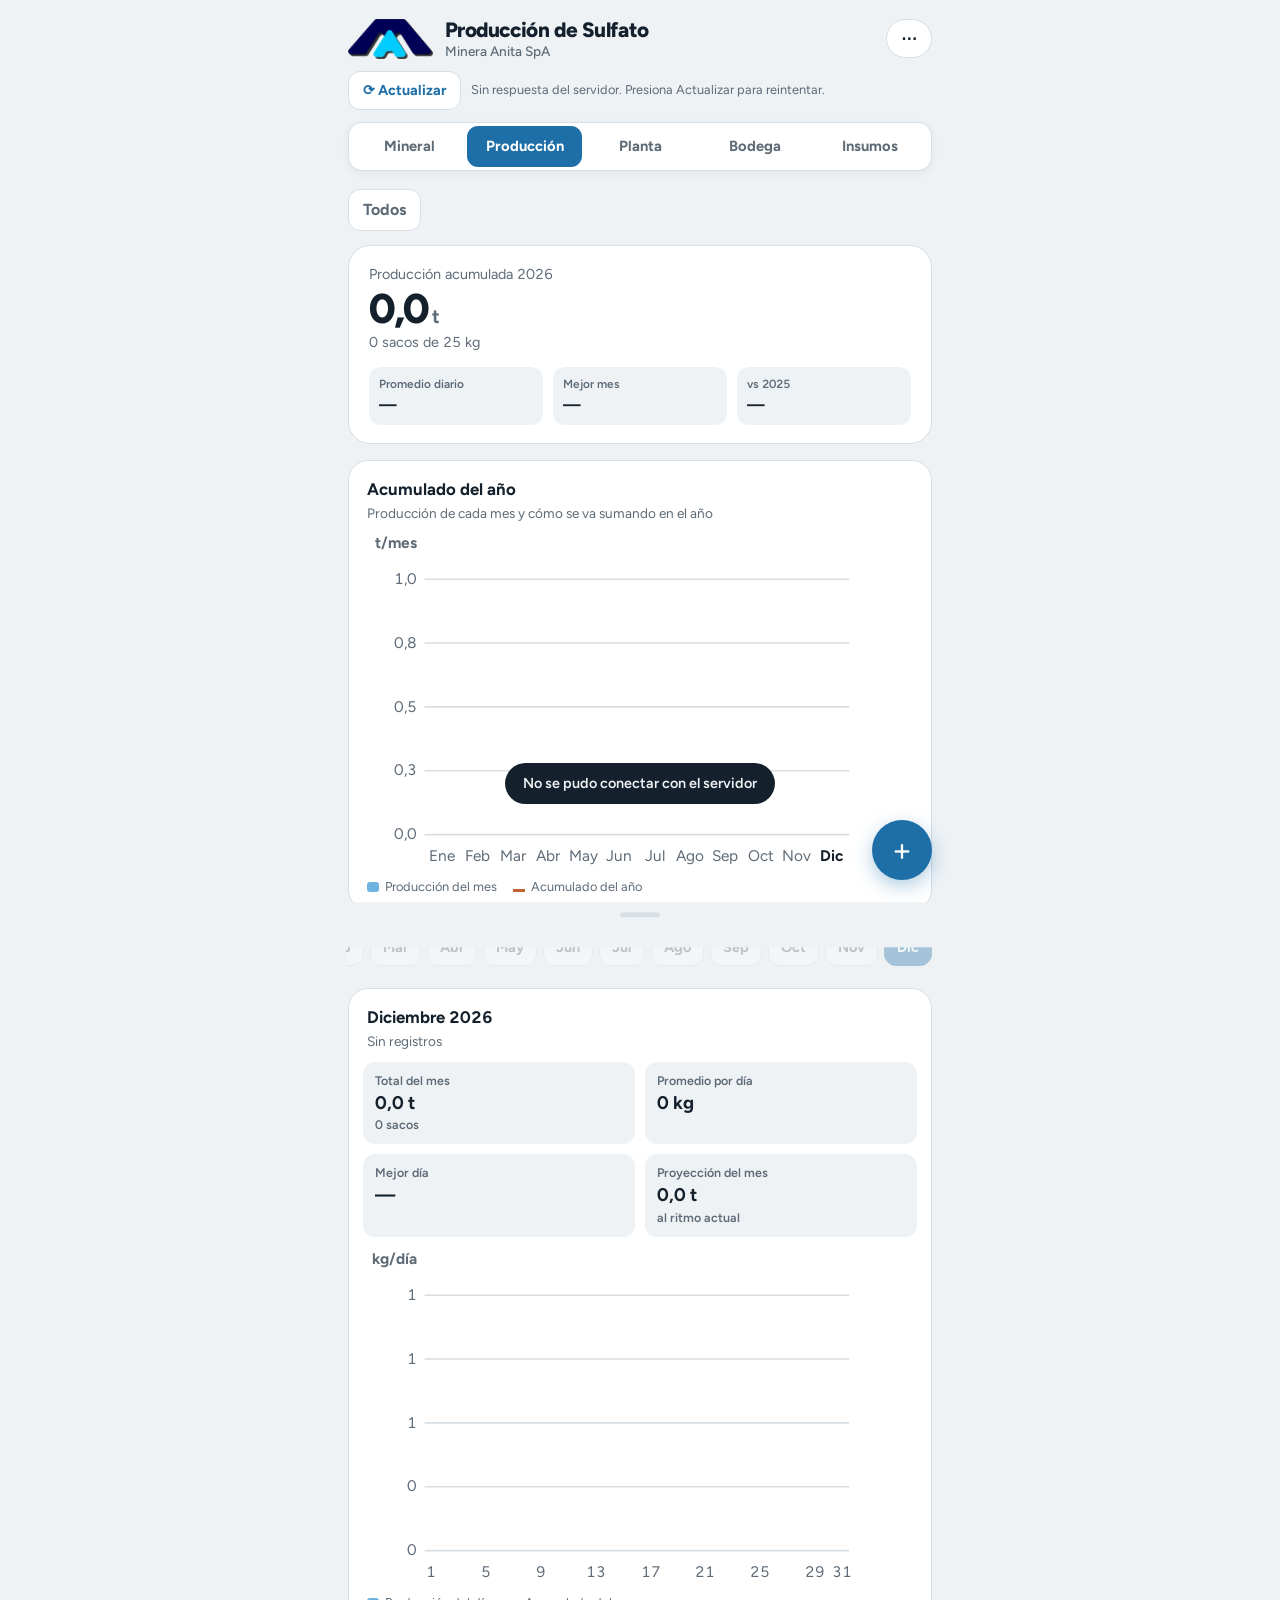
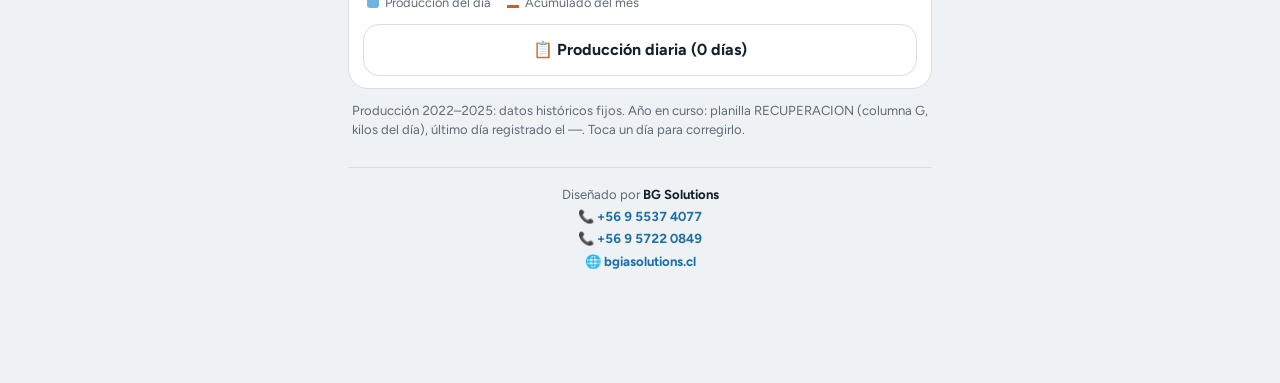
==== commit 5aaeebd9: "Panel: unidad de los gráficos sin montarse, tabla de pilas ajustada y estanque de petróleo Co-Author" ====
--- a/index.html
+++ b/index.html
@@ -739,7 +739,7 @@
 /* ---------- charts (SVG) ---------- */
 function niceMax(v){if(v<=0)return 1;const p=Math.pow(10,Math.floor(Math.log10(v)));const n=v/p;return (n<=1?1:n<=2?2:n<=2.5?2.5:n<=5?5:10)*p}
 function chart({labels,bars,line,sel,fmtL,fmtR,unitL,unitR,onTap,dimFrom,dots,tipB,tipL,sufB,sufL,tipX,same}){
-  const W=(window.CW||360),H=220,L=40,R=44,T=24,B=24,iw=W-L-R,ih=H-T-B,n=labels.length,step=iw/n,bw=Math.max(2,Math.min(22,step*0.62));
+  const W=(window.CW||360),H=220,L=40,R=44,T=30,B=24,iw=W-L-R,ih=H-T-B,n=labels.length,step=iw/n,bw=Math.max(2,Math.min(22,step*0.62));
   let mb=niceMax(Math.max(...bars,0)),ml=niceMax(Math.max(...line.filter(v=>v!=null),0));if(same){mb=ml=Math.max(mb,ml)};
   const yb=v=>T+ih-(v/mb)*ih,yl=v=>T+ih-(v/ml)*ih;
   const hasL=line.some(v=>v!=null);
@@ -959,7 +959,7 @@
   $('#pNote').textContent='Datos del Excel CONTROL_DE_CALIDAD hasta el '+PAL.actualizado.split('-').reverse().join('/')+'. 1 lote = 1 pallet = '+nf(tp,2)+' t. Los pallets producidos incluyen '+nf(hist)+' pallets históricos sin lotes en el Excel (producción 2021 y arrastre 2020).';
 }
 function stacked(labels,st,cats){
-  const W=(window.CW||360),H=210,L=34,R=10,T=20,B=24,iw=W-L-R,ih=H-T-B,n=labels.length,step=iw/n,bw=Math.max(4,Math.min(24,step*.62));
+  const W=(window.CW||360),H=210,L=34,R=10,T=30,B=24,iw=W-L-R,ih=H-T-B,n=labels.length,step=iw/n,bw=Math.max(4,Math.min(24,step*.62));
   const mx=niceMax(Math.max(1,...st.map(o=>cats.reduce((a,c)=>a+o[c],0))));const y=v=>T+ih-(v/mx)*ih;
   const tipM={W,L,step,c:1,x:labels,s:cats.filter(c=>st.some(o=>o[c])).map(c=>({n:CATN[c],v:st.map(o=>nf(o[c])+' pallets'),col:CATC[c]})).concat([{n:'Total',v:st.map(o=>nf(cats.reduce((a,c)=>a+o[c],0))+' pallets')}])};
   let s=`<svg viewBox="0 0 ${W} ${H}" role="img" data-tip="${esc(JSON.stringify(tipM))}"><text x="2" y="10" style="font-weight:700">pallets</text>`;
@@ -970,7 +970,7 @@
   return s+'</svg>';
 }
 function grouped(labels,a,b,line){
-  const W=(window.CW||360),H=220,L=36,R=40,T=24,B=24,iw=W-L-R,ih=H-T-B,n=labels.length,step=iw/n,bw=Math.max(2,Math.min(11,step*.32));
+  const W=(window.CW||360),H=220,L=36,R=40,T=30,B=24,iw=W-L-R,ih=H-T-B,n=labels.length,step=iw/n,bw=Math.max(2,Math.min(11,step*.32));
   const mb=niceMax(Math.max(1,...a,...b)),ml=niceMax(Math.max(1,...line.filter(v=>v!=null)));
   const yb=v=>T+ih-(v/mb)*ih,yl=v=>T+ih-(Math.max(0,v)/ml)*ih;
   const tipM={W,L,step,c:1,x:labels,s:[{n:'Producidos',v:a.map(v=>nf(v)),k:'b'},{n:'Despachados',v:b.map(v=>nf(v)),col:'var(--acc)'},{n:'Quedan en bodega',v:line.map(v=>v==null?'—':nf(v)),k:'l'}]};
@@ -1406,7 +1406,7 @@
   simSetup(last[0]);
 }
 function histChart(keys,vals,yr,sel){
-  const W=(window.CW||360),H=200,L=50,R=10,T=14,B=24,iw=W-L-R,ih=H-T-B,n=keys.length,step=iw/Math.max(1,n-1);
+  const W=(window.CW||360),H=200,L=50,R=10,T=30,B=24,iw=W-L-R,ih=H-T-B,n=keys.length,step=iw/Math.max(1,n-1);
   const mx=niceMax(Math.max(...vals)),y=v=>T+ih-(v/mx)*ih,x=i=>L+step*i;
   const tipM={W,L,step,c:0,x:keys.map(k=>MES[+k.slice(5,7)-1]+' '+k.slice(0,4)),s:[{n:TN[TLINE],v:vals.map(v=>'$'+nf(v)),k:'l'}]};
   let s=`<svg viewBox="0 0 ${W} ${H}" role="img" data-tip="${esc(JSON.stringify(tipM))}">`;
@@ -1482,7 +1482,7 @@
   $('#cCe').innerHTML=catChart(lab,cnt,pct,CATC[CECAT],PY?keys.map((k,i)=>MES[i]+' '+PY):lab);
 }
 function catChart(labels,bars,line,col,tipx){
-  const W=(window.CW||360),H=210,L=34,R=40,T=22,B=24,iw=W-L-R,ih=H-T-B,n=labels.length,step=iw/n,bw=Math.max(4,Math.min(22,step*.6));
+  const W=(window.CW||360),H=210,L=34,R=40,T=30,B=24,iw=W-L-R,ih=H-T-B,n=labels.length,step=iw/n,bw=Math.max(4,Math.min(22,step*.6));
   const mb=niceMax(Math.max(1,...bars)),yb=v=>T+ih-(v/mb)*ih,yl=v=>T+ih-(v/100)*ih;
   const tipM={W,L,step,c:1,x:tipx,s:[{n:'Pallets',v:bars.map(v=>nf(v)),col},{n:'% del total',v:line.map(v=>v==null?'—':nf(v,1)+'%'),col:'var(--ink)'}]};
   let s=`<svg viewBox="0 0 ${W} ${H}" role="img" data-tip="${esc(JSON.stringify(tipM))}"><text x="2" y="10" style="font-weight:700">pallets</text><text x="${W-R+5}" y="10" style="font-weight:700;fill:var(--ink)">% total</text>`;
@@ -1513,7 +1513,7 @@
 const av=(o,k,d)=>o.s[k][1]?nf(o.s[k][0]/o.s[k][1],d):'—';
 
 function turnoChart(labels,a,b,tipx,unit,ca,cb){
-  const W=(window.CW||360),H=210,L=34,R=40,T=20,B=24,iw=W-L-R,ih=H-T-B,n=labels.length,step=iw/n,bw=Math.max(1.5,Math.min(11,step*.36));
+  const W=(window.CW||360),H=210,L=34,R=40,T=30,B=24,iw=W-L-R,ih=H-T-B,n=labels.length,step=iw/n,bw=Math.max(1.5,Math.min(11,step*.36));
   const mb=niceMax(Math.max(1,...a.filter(v=>v!=null),...b.filter(v=>v!=null))),y=v=>T+ih-(v/mb)*ih;
   const mc=niceMax(Math.max(1,...ca.filter(v=>v!=null),...cb.filter(v=>v!=null))),yc=v=>T+ih-(v/mc)*ih;
   const tipM={W,L,step,c:1,x:tipx,s:[{n:'Turno A',v:a.map(v=>v==null?'—':nf(v)+' '+unit),col:'#2F6FA8'},{n:'Turno B',v:b.map(v=>v==null?'—':nf(v)+' '+unit),col:'#C0652F'},{n:'Acumulado A',v:ca.map(v=>v==null?'—':nf(v)+' '+unit),col:'#2F6FA8'},{n:'Acumulado B',v:cb.map(v=>v==null?'—':nf(v)+' '+unit),col:'#C0652F'},{n:'Diferencia acum. A−B',v:ca.map((v,i)=>v==null?'—':(v-cb[i]>0?'+':'')+nf(v-cb[i])),col:'var(--muted)'}]};
@@ -1762,7 +1762,7 @@
 function chMap(){if(_CHM)return _CHM;_CHM={};if(MIN&&MIN.pilas)MIN.pilas.forEach(r=>{_CHM[r[1]]=(_CHM[r[1]]||0)+r[4]});return _CHM}
 function daysBetween(a,b){const out=[];let d=new Date(a+'T12:00:00');const e=new Date(b+'T12:00:00');while(d<=e){out.push(d.toISOString().slice(0,10));d.setDate(d.getDate()+1)}return out}
 function cmpChart(labels,a,b,tipx,unit,cnt){
-  const W=(window.CW||360),H=200,Lm=40,R=8,T=20,B=24,iw=W-Lm-R,ih=H-T-B,n=labels.length,step=iw/n,bw=Math.max(1.5,Math.min(11,step*.36));
+  const W=(window.CW||360),H=200,Lm=40,R=8,T=30,B=24,iw=W-Lm-R,ih=H-T-B,n=labels.length,step=iw/n,bw=Math.max(1.5,Math.min(11,step*.36));
   const mb=niceMax(Math.max(1e-9,...a.filter(v=>v!=null),...b.filter(v=>v!=null))),y=v=>T+ih-((v||0)/mb)*ih;
   const tipM={W,L:Lm,step,c:1,x:tipx,s:[{n:'Con chancado',v:a.map((v,i)=>v==null?'—':nf(v,unit==='t/día'?2:0)+' '+unit+(cnt?' ('+cnt[i][0]+' d)':'')),col:'#1E6FA8'},{n:'Sin chancado',v:b.map((v,i)=>v==null?'—':nf(v,unit==='t/día'?2:0)+' '+unit+(cnt?' ('+cnt[i][1]+' d)':'')),col:'#A7B4C0'}]};
   let s=`<svg viewBox="0 0 ${W} ${H}" role="img" data-tip="${esc(JSON.stringify(tipM))}"><text x="2" y="10" style="font-weight:700">${unit}</text>`;
@@ -1772,7 +1772,7 @@
   return s+'</svg>';
 }
 function dayBars(labels,v,flag,tipx,unit){
-  const W=(window.CW||360),H=200,Lm=40,R=8,T=20,B=24,iw=W-Lm-R,ih=H-T-B,n=labels.length,step=iw/n,bw=Math.max(2,Math.min(14,step*.62));
+  const W=(window.CW||360),H=200,Lm=40,R=8,T=30,B=24,iw=W-Lm-R,ih=H-T-B,n=labels.length,step=iw/n,bw=Math.max(2,Math.min(14,step*.62));
   const mb=niceMax(Math.max(1e-9,...v.filter(x=>x!=null))),y=x=>T+ih-((x||0)/mb)*ih;
   const tipM={W,L:Lm,step,c:1,x:tipx,s:[{n:'Consumo',v:v.map(x=>x==null?'—':nf(x,unit==='t'?2:0)+' '+unit),col:'var(--ink)'},{n:'Día',v:flag.map(f=>f==null?'—':f?'con chancado':'sin chancado'),col:'var(--muted)'}]};
   let s=`<svg viewBox="0 0 ${W} ${H}" role="img" data-tip="${esc(JSON.stringify(tipM))}"><text x="2" y="10" style="font-weight:700">${unit}</text>`;
@@ -1959,7 +1959,7 @@
 const fdmY=s=>s.slice(8)+'/'+s.slice(5,7)+'/'+s.slice(2,4);
 let ACLL=false;
 function acLvChart(labels,lv,cs,st,tipx){
-  const W=(window.CW||360),H=220,Lm=40,R=44,T=24,B=24,iw=W-Lm-R,ih=H-T-B,n=labels.length,step=iw/n,bw=Math.max(1.5,Math.min(11,step*0.36));
+  const W=(window.CW||360),H=220,Lm=40,R=44,T=30,B=24,iw=W-Lm-R,ih=H-T-B,n=labels.length,step=iw/n,bw=Math.max(1.5,Math.min(11,step*0.36));
   const mb=niceMax(Math.max(1,...lv,...cs)),ms=niceMax(Math.max(1,...st.filter(x=>x!=null))),y=x=>T+ih-(Math.max(0,x)/mb)*ih,ys=x=>T+ih-(x/ms)*ih;
   const t=x=>nf(x,1)+' t';
   const tipM={W,L:Lm,step,c:1,x:tipx,s:[{n:'Llegado',v:lv.map(t),col:'#1F8A5B'},{n:'Consumo',v:cs.map(t),col:'#8E5BB5'},{n:'En estanques',v:st.map(x=>x==null?'—':t(x)),col:'var(--acc)'}]};
@@ -1990,7 +1990,7 @@
 function extraccion(d){const p=cuDia(d,'PLS'),r=[cuDia(d,'REF SX 1'),cuDia(d,'REF SX 2')];return r.map(x=>p&&x!=null?(p-x)/p:null)}
 function sacosEsp(d){const p=cuDia(d,'PLS');if(!p)return null;return extraccion(d).reduce((a,e)=>a+(e!=null?p*FLUJO*1440*3.92/1000*HUMEDAD*e/25:0),0)}
 function lineas({labels,series,unit,tipX,every}){
-  const W=(window.CW||360),H=200,Lm=40,R=8,T=18,B=22,iw=W-Lm-R,ih=H-T-B,n=labels.length,step=iw/n;
+  const W=(window.CW||360),H=200,Lm=40,R=8,T=30,B=22,iw=W-Lm-R,ih=H-T-B,n=labels.length,step=iw/n;
   // máximo con 4 divisiones redondas (ej. 0-60-120-180-240)
   const vals=series.flatMap(s=>s.v).filter(v=>v!=null),tick=v=>{if(v<=0)return 1;const p=Math.pow(10,Math.floor(Math.log10(v)));return [1,1.5,2,2.5,3,4,5,6,8,10].find(k=>v/p<=k+1e-9)*p};
   const mx=tick((Math.max(...vals,0)||1)*1.05/4)*4,dec=mx<4?2:mx<20?1:0;
@@ -2005,7 +2005,7 @@
   return o+'</svg>';
 }
 function barras2({labels,a,b,na,nb,tipX}){
-  const W=(window.CW||360),H=180,Lm=36,R=8,T=18,B=22,iw=W-Lm-R,ih=H-T-B,n=labels.length,st=iw/n,bw=Math.max(1.5,Math.min(9,st*.36));
+  const W=(window.CW||360),H=180,Lm=36,R=8,T=30,B=22,iw=W-Lm-R,ih=H-T-B,n=labels.length,st=iw/n,bw=Math.max(1.5,Math.min(9,st*.36));
   const mx=niceMax(Math.max(1,...a,...b)),y=v=>T+ih-v/mx*ih;
   const tip={W,L:Lm,step:st,c:1,x:tipX||labels,s:[{n:na,v:a.map(v=>nf(v)),col:'#2a78d6'},{n:nb,v:b.map(v=>nf(v)),col:'#eb6834'}]};
   let o=`<svg viewBox="0 0 ${W} ${H}" role="img" data-tip="${esc(JSON.stringify(tip))}"><text x="${Lm-5}" y="10" text-anchor="end" style="font-weight:700">sacos</text>`;
@@ -2214,7 +2214,7 @@
 $('#bg').onclick=close;
 function niceMax(v){if(v<=0)return 1;const p=Math.pow(10,Math.floor(Math.log10(v)));const n=v/p;return (n<=1?1:n<=2?2:n<=2.5?2.5:n<=5?5:10)*p}
 function chart({labels,bars,line,sel,fmtL,fmtR,unitL,unitR,onTap,dimFrom,dots,tipB,tipL,sufB,sufL,tipX}){
-  const W=(window.CW||360),H=220,L=40,R=44,T=24,B=24,iw=W-L-R,ih=H-T-B,n=labels.length,step=iw/n,bw=Math.max(2,Math.min(22,step*0.62));
+  const W=(window.CW||360),H=220,L=40,R=44,T=30,B=24,iw=W-L-R,ih=H-T-B,n=labels.length,step=iw/n,bw=Math.max(2,Math.min(22,step*0.62));
   const mb=niceMax(Math.max(...bars,0)),ml=niceMax(Math.max(...line.filter(v=>v!=null),0));
   const yb=v=>T+ih-(v/mb)*ih,yl=v=>T+ih-(v/ml)*ih;
   const hasL=line.some(v=>v!=null);
@@ -2249,7 +2249,7 @@
 
 /* ---------- gráfico consumo ---------- */
 function mainChart(labels,pl,ex,ca,tipx){
-  const W=(window.CW||360),H=220,Lm=42,R=8,T=20,B=24,iw=W-Lm-R,ih=H-T-B,n=labels.length,step=iw/n,bw=Math.max(2,Math.min(22,step*.62));
+  const W=(window.CW||360),H=220,Lm=42,R=8,T=30,B=24,iw=W-Lm-R,ih=H-T-B,n=labels.length,step=iw/n,bw=Math.max(2,Math.min(22,step*.62));
   const tot=pl.map((v,i)=>v+ex[i]);const mb=niceMax(Math.max(1,...tot,...ca.filter(v=>v!=null))),y=v=>T+ih-(v/mb)*ih;
   const tipM={W,L:Lm,step,c:1,x:tipx,s:[{n:'Planta',v:pl.map(L),col:'#1E6FA8'},{n:'Externos',v:ex.map(L),col:'#C0652F'},{n:'Total',v:tot.map(L),col:'var(--ink)'},{n:'Cargas',v:ca.map(v=>v==null?'—':L(v)),col:'#1F8A5B'}]};
   let s=`<svg viewBox="0 0 ${W} ${H}" role="img" data-tip="${esc(JSON.stringify(tipM))}"><text x="2" y="10" style="font-weight:700">litros</text>`;
@@ -2379,7 +2379,7 @@
 // compara solo las máquinas marcadas: litros, entregas, % y un gráfico con una línea por máquina.
 const CMP=['#2a78d6','#eb6834','#1baf7a','#eda100','#e87ba4','#008300','#6250d6','#e34948'];
 function lineasMaq(K,series){
-  const W=(window.CW||360),H=220,Lm=42,R=8,T=20,B=24,iw=W-Lm-R,ih=H-T-B,n=K.labs.length,step=iw/n;
+  const W=(window.CW||360),H=220,Lm=42,R=8,T=30,B=24,iw=W-Lm-R,ih=H-T-B,n=K.labs.length,step=iw/n;
   const mx=niceMax(Math.max(1,...series.flatMap(s=>s.v))),y=v=>T+ih-(v/mx)*ih,x=i=>Lm+step*i+step/2;
   const tipM={W,L:Lm,step,c:1,x:K.tipx,s:series.map(s=>({n:s.n,v:s.v.map(L),col:s.c}))};
   let o=`<svg viewBox="0 0 ${W} ${H}" role="img" data-tip="${esc(JSON.stringify(tipM))}"><text x="2" y="10" style="font-weight:700">litros</text>`;
